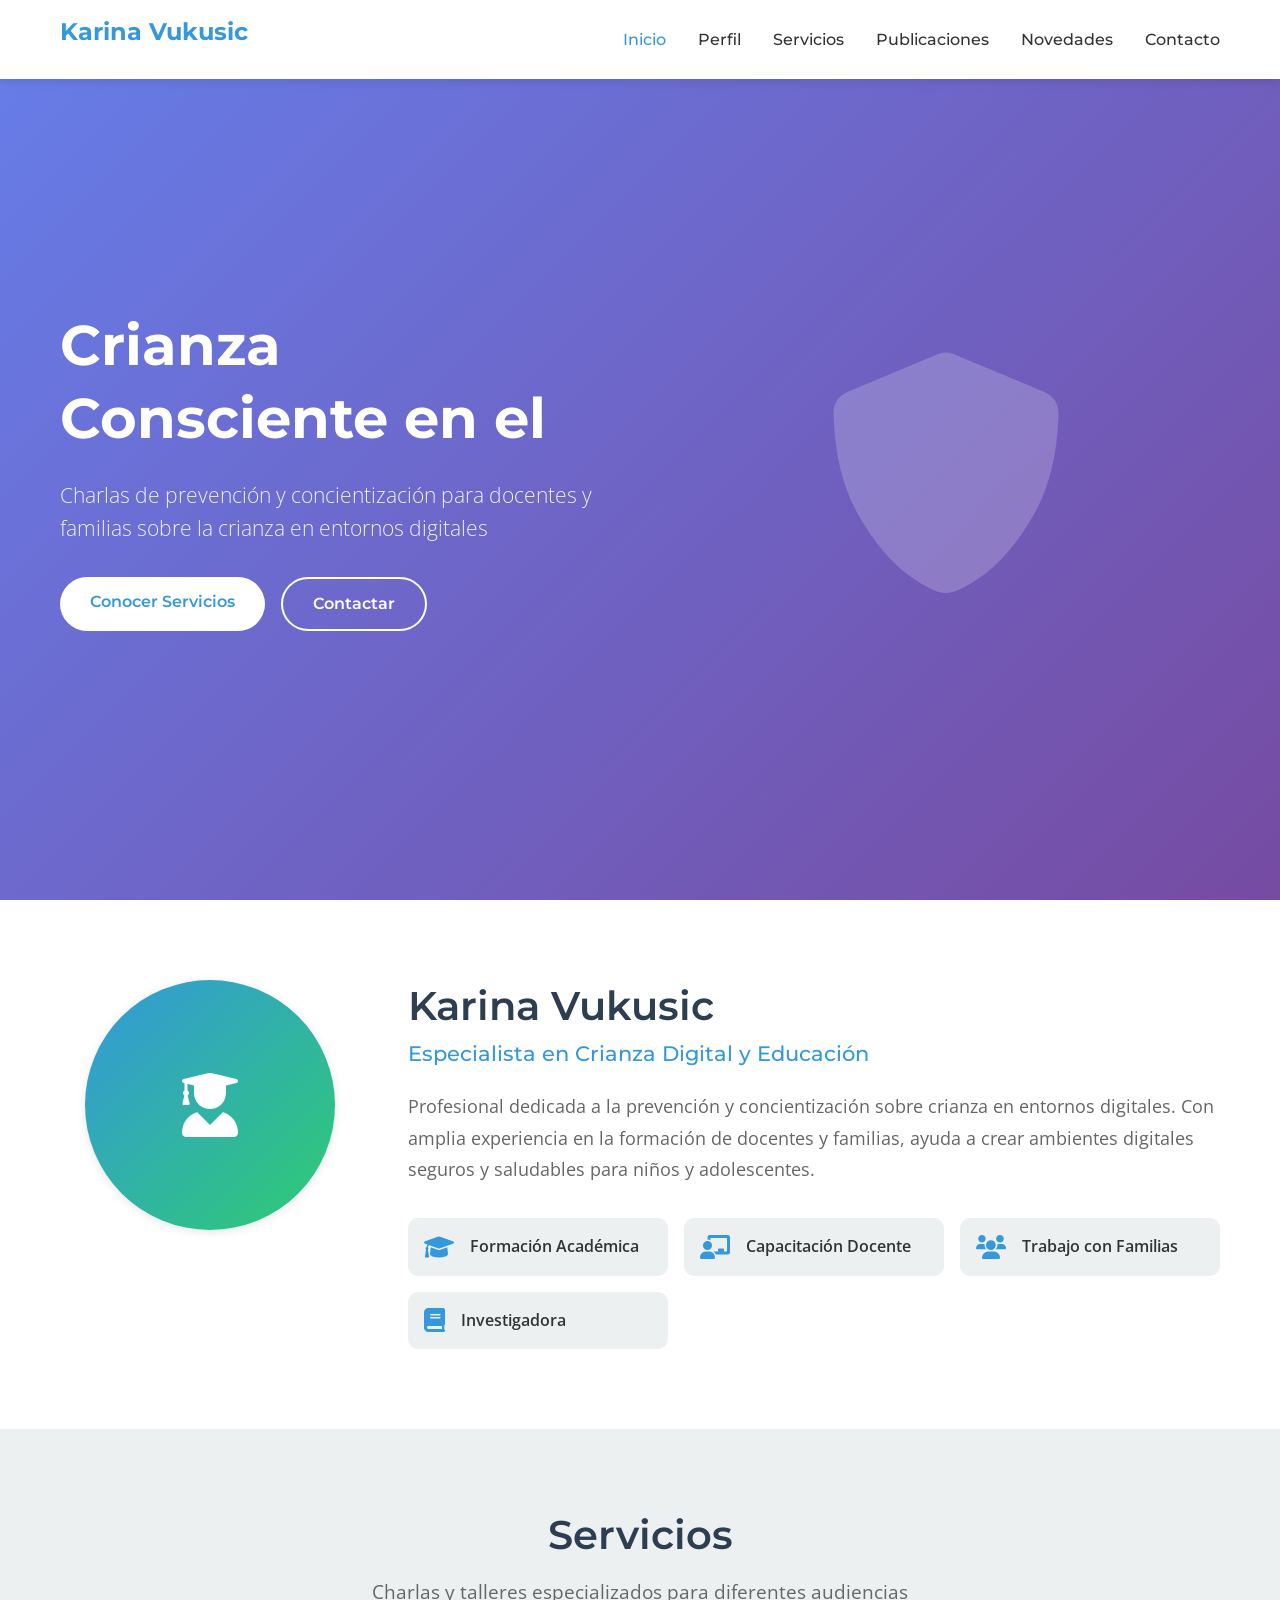
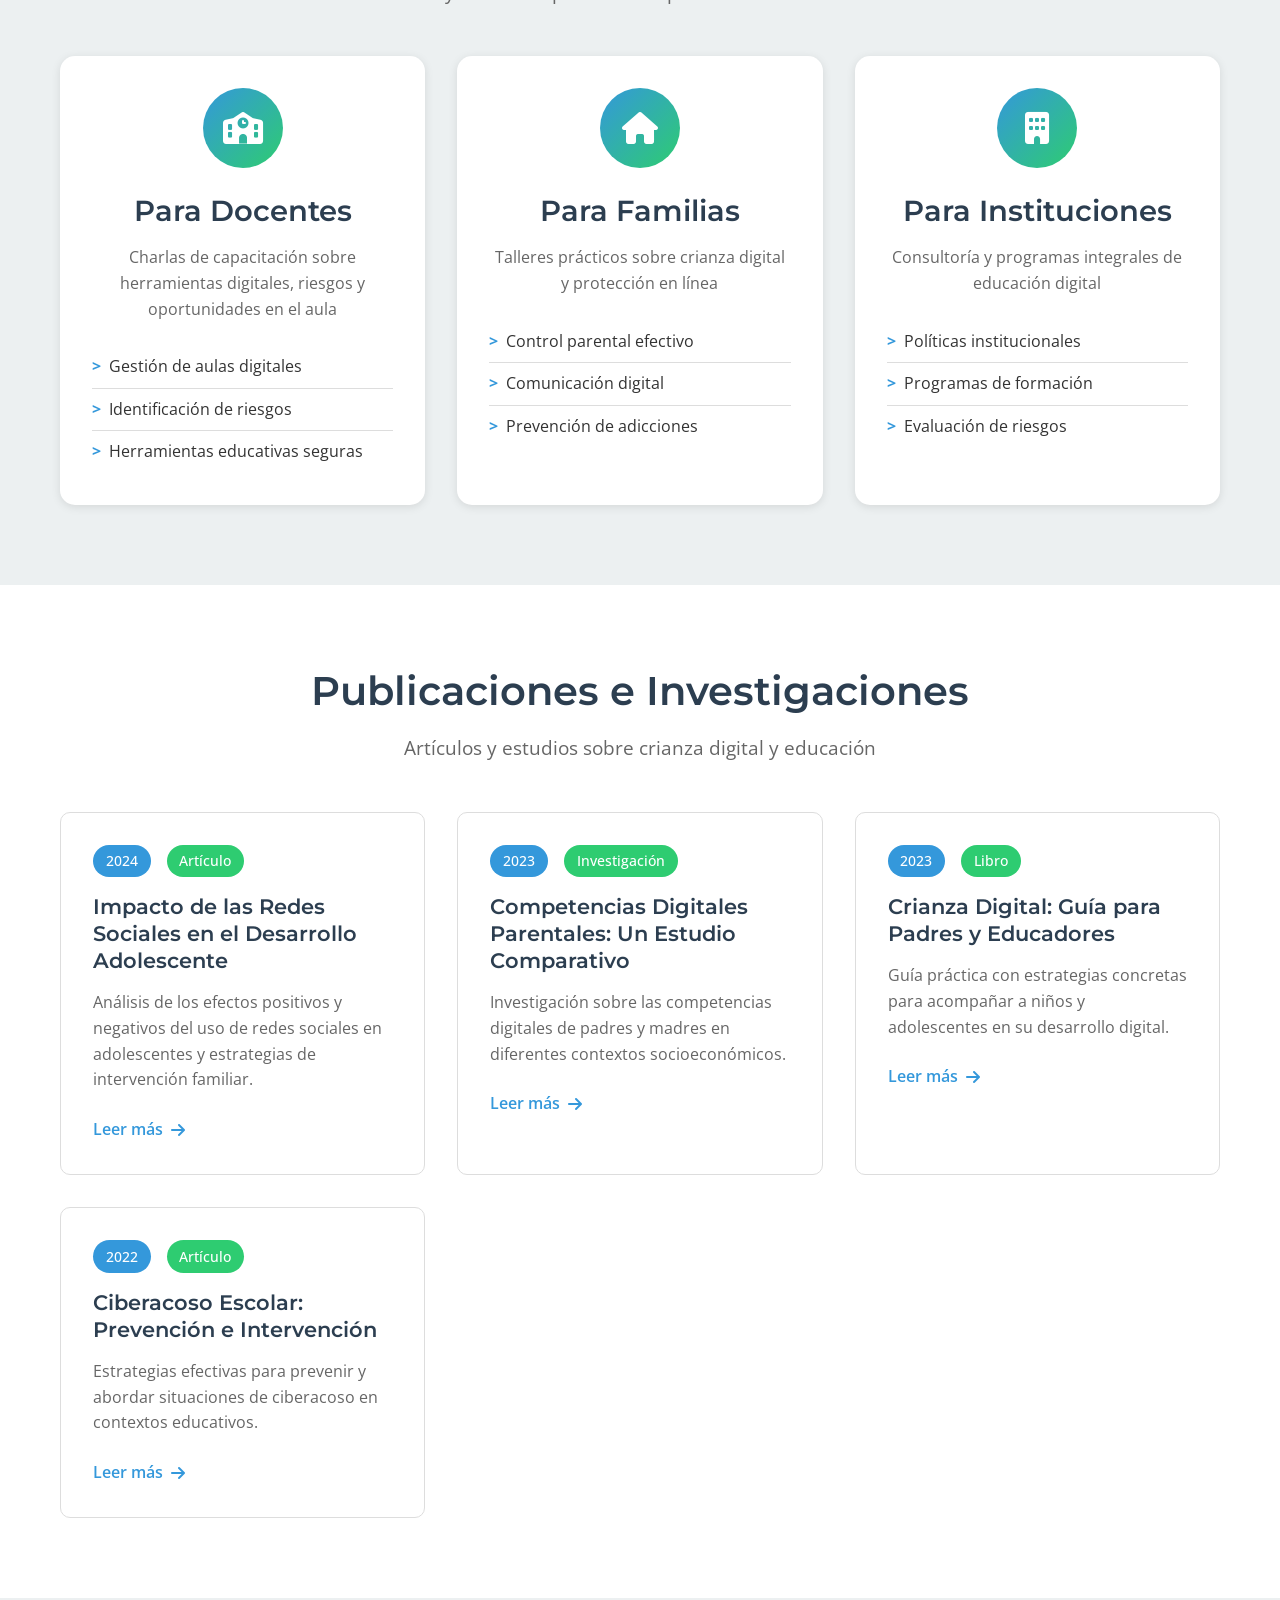
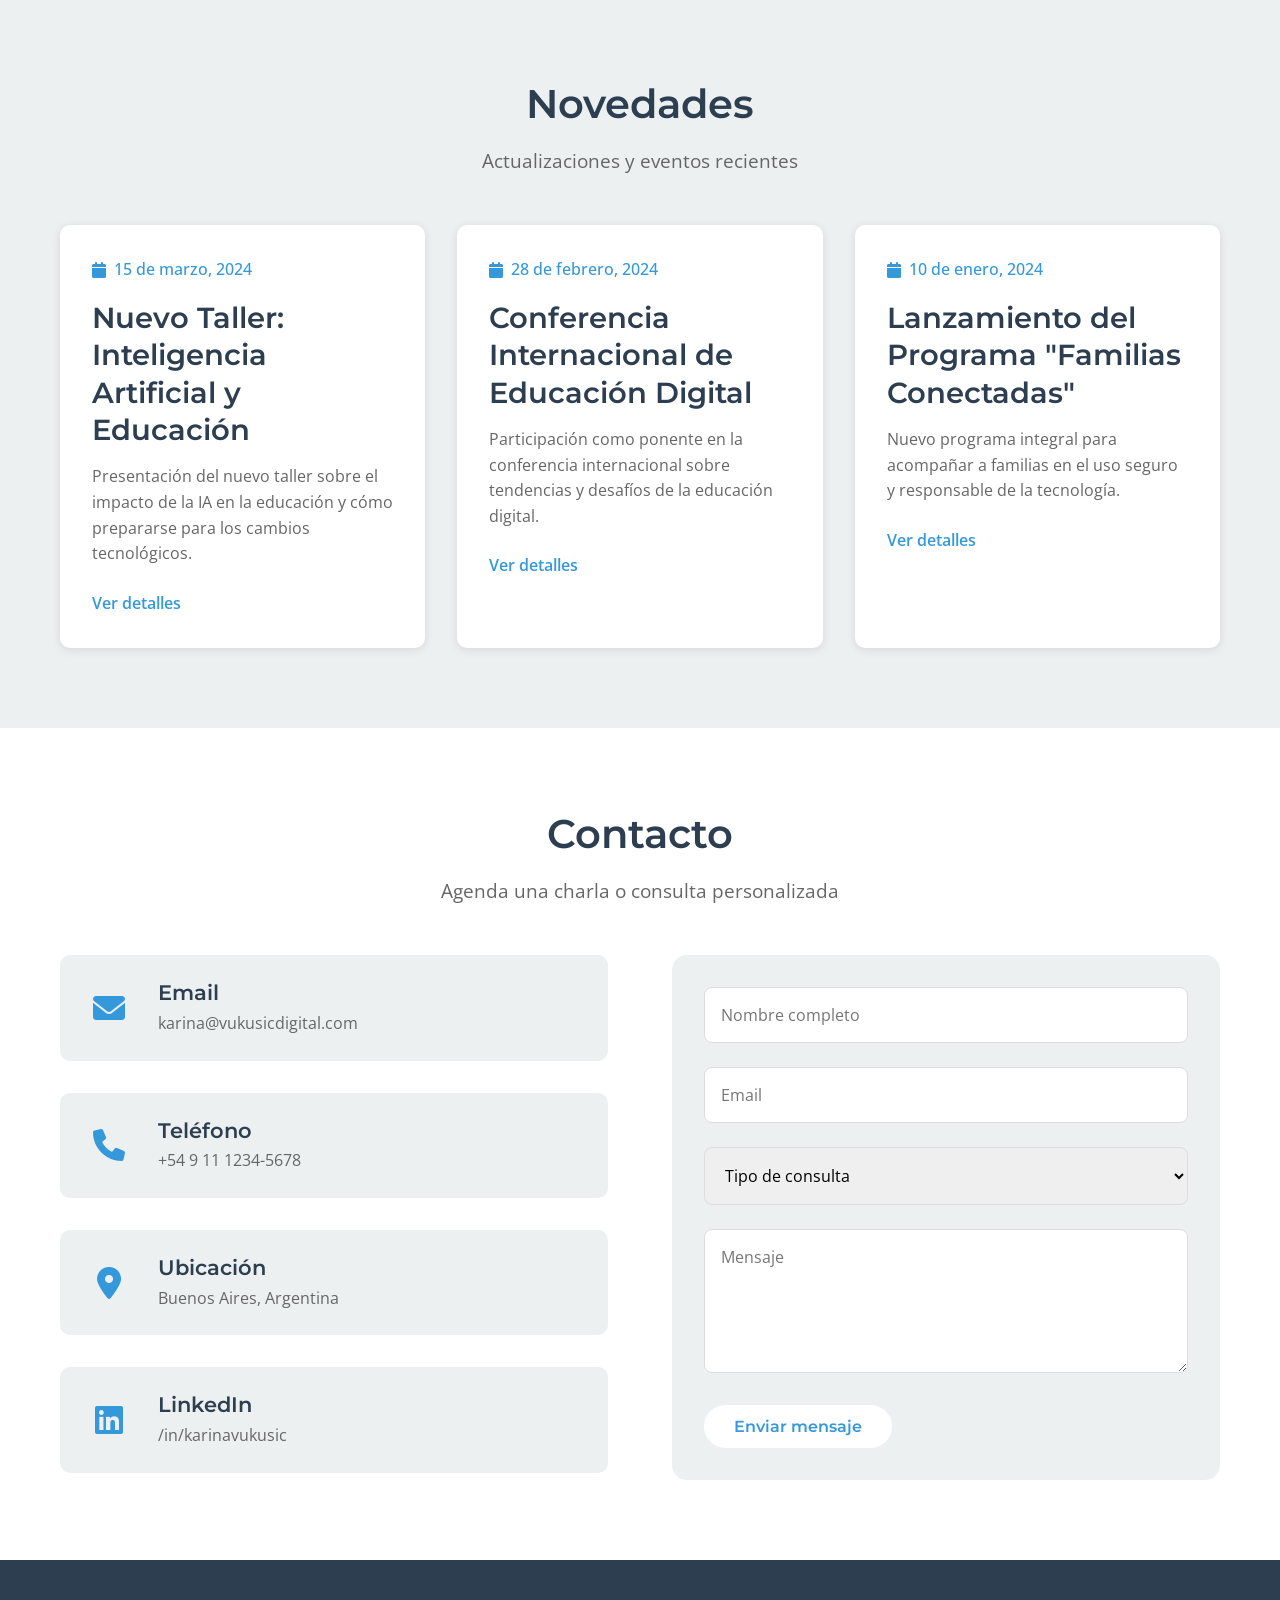
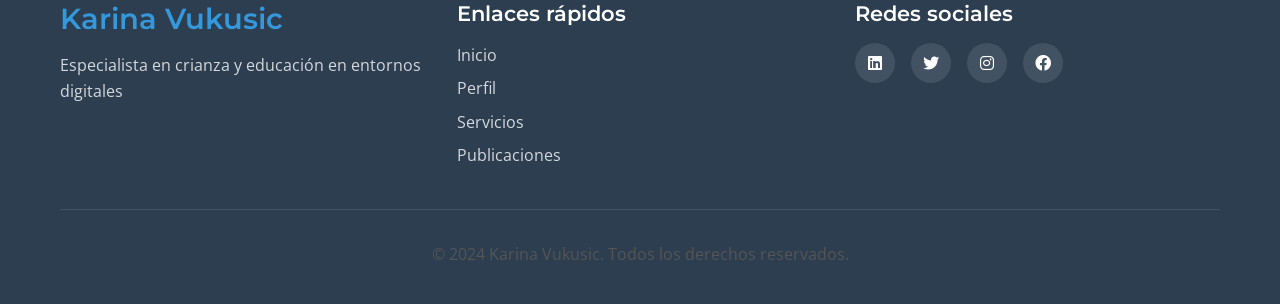
==== index.html @ 5dfeb3e5 "Sitio web Karina Vukusic - versión inicial" ====
<!DOCTYPE html>
<html lang="es">
<head>
    <meta charset="UTF-8">
    <meta name="viewport" content="width=device-width, initial-scale=1.0">
    <title>Karina Vukusic - Crianza en Entornos Digitales</title>
    <link rel="stylesheet" href="styles.css">
    <link href="https://fonts.googleapis.com/css2?family=Montserrat:wght@300;400;500;600;700&family=Open+Sans:wght@300;400;600&display=swap" rel="stylesheet">
    <link rel="stylesheet" href="https://cdnjs.cloudflare.com/ajax/libs/font-awesome/6.0.0/css/all.min.css">
</head>
<body>
    <!-- Header -->
    <header class="header">
        <nav class="navbar">
            <div class="nav-container">
                <div class="nav-logo">
                    <h2>Karina Vukusic</h2>
                </div>
                <ul class="nav-menu">
                    <li><a href="#inicio">Inicio</a></li>
                    <li><a href="#perfil">Perfil</a></li>
                    <li><a href="#servicios">Servicios</a></li>
                    <li><a href="#publicaciones">Publicaciones</a></li>
                    <li><a href="#novedades">Novedades</a></li>
                    <li><a href="#contacto">Contacto</a></li>
                </ul>
                <div class="nav-toggle">
                    <span></span>
                    <span></span>
                    <span></span>
                </div>
            </div>
        </nav>
    </header>

    <!-- Hero Section -->
    <section id="inicio" class="hero">
        <div class="hero-content">
            <div class="hero-text">
                <h1>Crianza Consciente en el Mundo Digital</h1>
                <p>Charlas de prevención y concientización para docentes y familias sobre la crianza en entornos digitales</p>
                <div class="hero-buttons">
                    <a href="#servicios" class="btn btn-primary">Conocer Servicios</a>
                    <a href="#contacto" class="btn btn-secondary">Contactar</a>
                </div>
            </div>
            <div class="hero-image">
                <div class="hero-icon">
                    <i class="fas fa-shield-alt"></i>
                </div>
            </div>
        </div>
    </section>

    <!-- Profile Section -->
    <section id="perfil" class="profile">
        <div class="container">
            <div class="profile-content">
                <div class="profile-image">
                    <div class="profile-placeholder">
                        <i class="fas fa-user-graduate"></i>
                    </div>
                </div>
                <div class="profile-info">
                    <h2>Karina Vukusic</h2>
                    <h3>Especialista en Crianza Digital y Educación</h3>
                    <p class="profile-description">
                        Profesional dedicada a la prevención y concientización sobre crianza en entornos digitales. 
                        Con amplia experiencia en la formación de docentes y familias, ayuda a crear ambientes 
                        digitales seguros y saludables para niños y adolescentes.
                    </p>
                    <div class="profile-highlights">
                        <div class="highlight-item">
                            <i class="fas fa-graduation-cap"></i>
                            <span>Formación Académica</span>
                        </div>
                        <div class="highlight-item">
                            <i class="fas fa-chalkboard-teacher"></i>
                            <span>Capacitación Docente</span>
                        </div>
                        <div class="highlight-item">
                            <i class="fas fa-users"></i>
                            <span>Trabajo con Familias</span>
                        </div>
                        <div class="highlight-item">
                            <i class="fas fa-book"></i>
                            <span>Investigadora</span>
                        </div>
                    </div>
                </div>
            </div>
        </div>
    </section>

    <!-- Services Section -->
    <section id="servicios" class="services">
        <div class="container">
            <div class="section-header">
                <h2>Servicios</h2>
                <p>Charlas y talleres especializados para diferentes audiencias</p>
            </div>
            <div class="services-grid">
                <div class="service-card">
                    <div class="service-icon">
                        <i class="fas fa-school"></i>
                    </div>
                    <h3>Para Docentes</h3>
                    <p>Charlas de capacitación sobre herramientas digitales, riesgos y oportunidades en el aula</p>
                    <ul class="service-topics">
                        <li>Gestión de aulas digitales</li>
                        <li>Identificación de riesgos</li>
                        <li>Herramientas educativas seguras</li>
                    </ul>
                </div>
                <div class="service-card">
                    <div class="service-icon">
                        <i class="fas fa-home"></i>
                    </div>
                    <h3>Para Familias</h3>
                    <p>Talleres prácticos sobre crianza digital y protección en línea</p>
                    <ul class="service-topics">
                        <li>Control parental efectivo</li>
                        <li>Comunicación digital</li>
                        <li>Prevención de adicciones</li>
                    </ul>
                </div>
                <div class="service-card">
                    <div class="service-icon">
                        <i class="fas fa-building"></i>
                    </div>
                    <h3>Para Instituciones</h3>
                    <p>Consultoría y programas integrales de educación digital</p>
                    <ul class="service-topics">
                        <li>Políticas institucionales</li>
                        <li>Programas de formación</li>
                        <li>Evaluación de riesgos</li>
                    </ul>
                </div>
            </div>
        </div>
    </section>

    <!-- Publications Section -->
    <section id="publicaciones" class="publications">
        <div class="container">
            <div class="section-header">
                <h2>Publicaciones e Investigaciones</h2>
                <p>Artículos y estudios sobre crianza digital y educación</p>
            </div>
            <div class="publications-grid">
                <article class="publication-card">
                    <div class="publication-meta">
                        <span class="publication-date">2024</span>
                        <span class="publication-type">Artículo</span>
                    </div>
                    <h3>Impacto de las Redes Sociales en el Desarrollo Adolescente</h3>
                    <p>Análisis de los efectos positivos y negativos del uso de redes sociales en adolescentes y estrategias de intervención familiar.</p>
                    <a href="#" class="publication-link">Leer más <i class="fas fa-arrow-right"></i></a>
                </article>
                <article class="publication-card">
                    <div class="publication-meta">
                        <span class="publication-date">2023</span>
                        <span class="publication-type">Investigación</span>
                    </div>
                    <h3>Competencias Digitales Parentales: Un Estudio Comparativo</h3>
                    <p>Investigación sobre las competencias digitales de padres y madres en diferentes contextos socioeconómicos.</p>
                    <a href="#" class="publication-link">Leer más <i class="fas fa-arrow-right"></i></a>
                </article>
                <article class="publication-card">
                    <div class="publication-meta">
                        <span class="publication-date">2023</span>
                        <span class="publication-type">Libro</span>
                    </div>
                    <h3>Crianza Digital: Guía para Padres y Educadores</h3>
                    <p>Guía práctica con estrategias concretas para acompañar a niños y adolescentes en su desarrollo digital.</p>
                    <a href="#" class="publication-link">Leer más <i class="fas fa-arrow-right"></i></a>
                </article>
                <article class="publication-card">
                    <div class="publication-meta">
                        <span class="publication-date">2022</span>
                        <span class="publication-type">Artículo</span>
                    </div>
                    <h3>Ciberacoso Escolar: Prevención e Intervención</h3>
                    <p>Estrategias efectivas para prevenir y abordar situaciones de ciberacoso en contextos educativos.</p>
                    <a href="#" class="publication-link">Leer más <i class="fas fa-arrow-right"></i></a>
                </article>
            </div>
        </div>
    </section>

    <!-- News Section -->
    <section id="novedades" class="news">
        <div class="container">
            <div class="section-header">
                <h2>Novedades</h2>
                <p>Actualizaciones y eventos recientes</p>
            </div>
            <div class="news-grid">
                <article class="news-card">
                    <div class="news-date">
                        <i class="fas fa-calendar"></i>
                        <span>15 de marzo, 2024</span>
                    </div>
                    <h3>Nuevo Taller: Inteligencia Artificial y Educación</h3>
                    <p>Presentación del nuevo taller sobre el impacto de la IA en la educación y cómo prepararse para los cambios tecnológicos.</p>
                    <a href="#" class="news-link">Ver detalles</a>
                </article>
                <article class="news-card">
                    <div class="news-date">
                        <i class="fas fa-calendar"></i>
                        <span>28 de febrero, 2024</span>
                    </div>
                    <h3>Conferencia Internacional de Educación Digital</h3>
                    <p>Participación como ponente en la conferencia internacional sobre tendencias y desafíos de la educación digital.</p>
                    <a href="#" class="news-link">Ver detalles</a>
                </article>
                <article class="news-card">
                    <div class="news-date">
                        <i class="fas fa-calendar"></i>
                        <span>10 de enero, 2024</span>
                    </div>
                    <h3>Lanzamiento del Programa "Familias Conectadas"</h3>
                    <p>Nuevo programa integral para acompañar a familias en el uso seguro y responsable de la tecnología.</p>
                    <a href="#" class="news-link">Ver detalles</a>
                </article>
            </div>
        </div>
    </section>

    <!-- Contact Section -->
    <section id="contacto" class="contact">
        <div class="container">
            <div class="section-header">
                <h2>Contacto</h2>
                <p>Agenda una charla o consulta personalizada</p>
            </div>
            <div class="contact-content">
                <div class="contact-info">
                    <div class="contact-item">
                        <i class="fas fa-envelope"></i>
                        <div>
                            <h4>Email</h4>
                            <p>karina@vukusicdigital.com</p>
                        </div>
                    </div>
                    <div class="contact-item">
                        <i class="fas fa-phone"></i>
                        <div>
                            <h4>Teléfono</h4>
                            <p>+54 9 11 1234-5678</p>
                        </div>
                    </div>
                    <div class="contact-item">
                        <i class="fas fa-map-marker-alt"></i>
                        <div>
                            <h4>Ubicación</h4>
                            <p>Buenos Aires, Argentina</p>
                        </div>
                    </div>
                    <div class="contact-item">
                        <i class="fab fa-linkedin"></i>
                        <div>
                            <h4>LinkedIn</h4>
                            <p>/in/karinavukusic</p>
                        </div>
                    </div>
                </div>
                <div class="contact-form">
                    <form>
                        <div class="form-group">
                            <input type="text" placeholder="Nombre completo" required>
                        </div>
                        <div class="form-group">
                            <input type="email" placeholder="Email" required>
                        </div>
                        <div class="form-group">
                            <select required>
                                <option value="">Tipo de consulta</option>
                                <option value="docentes">Charla para docentes</option>
                                <option value="familias">Taller para familias</option>
                                <option value="instituciones">Consultoría institucional</option>
                                <option value="otro">Otro</option>
                            </select>
                        </div>
                        <div class="form-group">
                            <textarea placeholder="Mensaje" rows="5" required></textarea>
                        </div>
                        <button type="submit" class="btn btn-primary">Enviar mensaje</button>
                    </form>
                </div>
            </div>
        </div>
    </section>

    <!-- Footer -->
    <footer class="footer">
        <div class="container">
            <div class="footer-content">
                <div class="footer-info">
                    <h3>Karina Vukusic</h3>
                    <p>Especialista en crianza y educación en entornos digitales</p>
                </div>
                <div class="footer-links">
                    <h4>Enlaces rápidos</h4>
                    <ul>
                        <li><a href="#inicio">Inicio</a></li>
                        <li><a href="#perfil">Perfil</a></li>
                        <li><a href="#servicios">Servicios</a></li>
                        <li><a href="#publicaciones">Publicaciones</a></li>
                    </ul>
                </div>
                <div class="footer-social">
                    <h4>Redes sociales</h4>
                    <div class="social-links">
                        <a href="#"><i class="fab fa-linkedin"></i></a>
                        <a href="#"><i class="fab fa-twitter"></i></a>
                        <a href="#"><i class="fab fa-instagram"></i></a>
                        <a href="#"><i class="fab fa-facebook"></i></a>
                    </div>
                </div>
            </div>
            <div class="footer-bottom">
                <p>&copy; 2024 Karina Vukusic. Todos los derechos reservados.</p>
            </div>
        </div>
    </footer>

    <script src="script.js"></script>
</body>
</html>
---- styles.css ----
/* Reset and Base Styles */
* {
    margin: 0;
    padding: 0;
    box-sizing: border-box;
}

body {
    font-family: 'Open Sans', sans-serif;
    line-height: 1.6;
    color: #333;
    background-color: #f8f9fa;
}

.container {
    max-width: 1200px;
    margin: 0 auto;
    padding: 0 20px;
}

/* Typography */
h1, h2, h3, h4 {
    font-family: 'Montserrat', sans-serif;
    font-weight: 600;
    line-height: 1.3;
}

h1 {
    font-size: 3rem;
    color: #2c3e50;
}

h2 {
    font-size: 2.5rem;
    color: #2c3e50;
    margin-bottom: 1rem;
}

h3 {
    font-size: 1.8rem;
    color: #34495e;
    margin-bottom: 1rem;
}

h4 {
    font-size: 1.3rem;
    color: #34495e;
}

p {
    margin-bottom: 1rem;
    color: #555;
}

/* Colors */
:root {
    --primary-color: #3498db;
    --secondary-color: #2ecc71;
    --accent-color: #e74c3c;
    --dark-color: #2c3e50;
    --light-color: #ecf0f1;
    --text-dark: #333;
    --text-light: #666;
    --border-color: #ddd;
    --shadow: 0 2px 10px rgba(0,0,0,0.1);
    --shadow-hover: 0 5px 20px rgba(0,0,0,0.15);
}

/* Header & Navigation */
.header {
    background: white;
    box-shadow: var(--shadow);
    position: fixed;
    top: 0;
    width: 100%;
    z-index: 1000;
}

.navbar {
    padding: 1rem 0;
}

.nav-container {
    display: flex;
    justify-content: space-between;
    align-items: center;
    max-width: 1200px;
    margin: 0 auto;
    padding: 0 20px;
}

.nav-logo h2 {
    color: var(--primary-color);
    font-size: 1.5rem;
    font-weight: 700;
}

.nav-menu {
    display: flex;
    list-style: none;
    gap: 2rem;
}

.nav-menu a {
    text-decoration: none;
    color: var(--text-dark);
    font-weight: 500;
    transition: color 0.3s ease;
    font-family: 'Montserrat', sans-serif;
}

.nav-menu a:hover {
    color: var(--primary-color);
}

.nav-toggle {
    display: none;
    flex-direction: column;
    cursor: pointer;
}

.nav-toggle span {
    width: 25px;
    height: 3px;
    background: var(--text-dark);
    margin: 3px 0;
    transition: 0.3s;
}

/* Hero Section */
.hero {
    background: linear-gradient(135deg, #667eea 0%, #764ba2 100%);
    color: white;
    padding: 120px 0 80px;
    min-height: 100vh;
    display: flex;
    align-items: center;
}

.hero-content {
    display: grid;
    grid-template-columns: 1fr 1fr;
    gap: 4rem;
    align-items: center;
    max-width: 1200px;
    margin: 0 auto;
    padding: 0 20px;
}

.hero-text h1 {
    font-size: 3.5rem;
    color: white;
    margin-bottom: 1.5rem;
    font-weight: 700;
}

.hero-text p {
    font-size: 1.3rem;
    color: rgba(255,255,255,0.9);
    margin-bottom: 2rem;
    font-weight: 300;
}

.hero-buttons {
    display: flex;
    gap: 1rem;
    flex-wrap: wrap;
}

.btn {
    padding: 12px 30px;
    border: none;
    border-radius: 50px;
    text-decoration: none;
    font-weight: 600;
    transition: all 0.3s ease;
    display: inline-block;
    font-family: 'Montserrat', sans-serif;
    cursor: pointer;
    font-size: 1rem;
}

.btn-primary {
    background: white;
    color: var(--primary-color);
}

.btn-primary:hover {
    transform: translateY(-2px);
    box-shadow: 0 10px 25px rgba(0,0,0,0.2);
}

.btn-secondary {
    background: transparent;
    color: white;
    border: 2px solid white;
}

.btn-secondary:hover {
    background: white;
    color: var(--primary-color);
    transform: translateY(-2px);
}

.hero-image {
    display: flex;
    justify-content: center;
    align-items: center;
}

.hero-icon {
    font-size: 15rem;
    color: rgba(255,255,255,0.2);
    animation: float 3s ease-in-out infinite;
}

@keyframes float {
    0%, 100% { transform: translateY(0); }
    50% { transform: translateY(-20px); }
}

/* Profile Section */
.profile {
    padding: 80px 0;
    background: white;
}

.profile-content {
    display: grid;
    grid-template-columns: 300px 1fr;
    gap: 3rem;
    align-items: start;
}

.profile-image {
    text-align: center;
}

.profile-placeholder {
    width: 250px;
    height: 250px;
    border-radius: 50%;
    background: linear-gradient(135deg, var(--primary-color), var(--secondary-color));
    display: flex;
    align-items: center;
    justify-content: center;
    margin: 0 auto;
    box-shadow: var(--shadow);
}

.profile-placeholder i {
    font-size: 4rem;
    color: white;
}

.profile-info h2 {
    color: var(--dark-color);
    font-size: 2.5rem;
    margin-bottom: 0.5rem;
}

.profile-info h3 {
    color: var(--primary-color);
    font-size: 1.3rem;
    margin-bottom: 1.5rem;
    font-weight: 500;
}

.profile-description {
    font-size: 1.1rem;
    color: var(--text-light);
    margin-bottom: 2rem;
    line-height: 1.8;
}

.profile-highlights {
    display: grid;
    grid-template-columns: repeat(auto-fit, minmax(200px, 1fr));
    gap: 1rem;
}

.highlight-item {
    display: flex;
    align-items: center;
    gap: 1rem;
    padding: 1rem;
    background: var(--light-color);
    border-radius: 10px;
    transition: transform 0.3s ease;
}

.highlight-item:hover {
    transform: translateY(-2px);
}

.highlight-item i {
    font-size: 1.5rem;
    color: var(--primary-color);
}

.highlight-item span {
    font-weight: 600;
    color: var(--text-dark);
}

/* Services Section */
.services {
    padding: 80px 0;
    background: var(--light-color);
}

.section-header {
    text-align: center;
    margin-bottom: 3rem;
}

.section-header h2 {
    color: var(--dark-color);
    margin-bottom: 1rem;
}

.section-header p {
    font-size: 1.2rem;
    color: var(--text-light);
    max-width: 600px;
    margin: 0 auto;
}

.services-grid {
    display: grid;
    grid-template-columns: repeat(auto-fit, minmax(350px, 1fr));
    gap: 2rem;
}

.service-card {
    background: white;
    padding: 2rem;
    border-radius: 15px;
    box-shadow: var(--shadow);
    transition: all 0.3s ease;
    text-align: center;
}

.service-card:hover {
    transform: translateY(-5px);
    box-shadow: var(--shadow-hover);
}

.service-icon {
    width: 80px;
    height: 80px;
    border-radius: 50%;
    background: linear-gradient(135deg, var(--primary-color), var(--secondary-color));
    display: flex;
    align-items: center;
    justify-content: center;
    margin: 0 auto 1.5rem;
}

.service-icon i {
    font-size: 2rem;
    color: white;
}

.service-card h3 {
    color: var(--dark-color);
    margin-bottom: 1rem;
}

.service-card p {
    color: var(--text-light);
    margin-bottom: 1.5rem;
}

.service-topics {
    list-style: none;
    text-align: left;
}

.service-topics li {
    padding: 0.5rem 0;
    color: var(--text-dark);
    border-bottom: 1px solid var(--border-color);
}

.service-topics li:last-child {
    border-bottom: none;
}

.service-topics li::before {
    content: ">";
    color: var(--primary-color);
    font-weight: bold;
    margin-right: 0.5rem;
}

/* Publications Section */
.publications {
    padding: 80px 0;
    background: white;
}

.publications-grid {
    display: grid;
    grid-template-columns: repeat(auto-fit, minmax(300px, 1fr));
    gap: 2rem;
}

.publication-card {
    background: white;
    border: 1px solid var(--border-color);
    border-radius: 10px;
    padding: 2rem;
    transition: all 0.3s ease;
}

.publication-card:hover {
    border-color: var(--primary-color);
    box-shadow: var(--shadow);
    transform: translateY(-2px);
}

.publication-meta {
    display: flex;
    gap: 1rem;
    margin-bottom: 1rem;
}

.publication-date {
    background: var(--primary-color);
    color: white;
    padding: 0.3rem 0.8rem;
    border-radius: 20px;
    font-size: 0.9rem;
    font-weight: 500;
}

.publication-type {
    background: var(--secondary-color);
    color: white;
    padding: 0.3rem 0.8rem;
    border-radius: 20px;
    font-size: 0.9rem;
    font-weight: 500;
}

.publication-card h3 {
    color: var(--dark-color);
    margin-bottom: 1rem;
    font-size: 1.3rem;
}

.publication-card p {
    color: var(--text-light);
    margin-bottom: 1.5rem;
}

.publication-link {
    color: var(--primary-color);
    text-decoration: none;
    font-weight: 600;
    display: inline-flex;
    align-items: center;
    gap: 0.5rem;
    transition: gap 0.3s ease;
}

.publication-link:hover {
    gap: 1rem;
}

/* News Section */
.news {
    padding: 80px 0;
    background: var(--light-color);
}

.news-grid {
    display: grid;
    grid-template-columns: repeat(auto-fit, minmax(350px, 1fr));
    gap: 2rem;
}

.news-card {
    background: white;
    border-radius: 10px;
    padding: 2rem;
    box-shadow: var(--shadow);
    transition: all 0.3s ease;
}

.news-card:hover {
    transform: translateY(-5px);
    box-shadow: var(--shadow-hover);
}

.news-date {
    display: flex;
    align-items: center;
    gap: 0.5rem;
    color: var(--primary-color);
    font-weight: 500;
    margin-bottom: 1rem;
}

.news-card h3 {
    color: var(--dark-color);
    margin-bottom: 1rem;
}

.news-card p {
    color: var(--text-light);
    margin-bottom: 1.5rem;
}

.news-link {
    color: var(--primary-color);
    text-decoration: none;
    font-weight: 600;
    transition: color 0.3s ease;
}

.news-link:hover {
    color: var(--secondary-color);
}

/* Contact Section */
.contact {
    padding: 80px 0;
    background: white;
}

.contact-content {
    display: grid;
    grid-template-columns: 1fr 1fr;
    gap: 4rem;
}

.contact-info {
    display: flex;
    flex-direction: column;
    gap: 2rem;
}

.contact-item {
    display: flex;
    align-items: center;
    gap: 1.5rem;
    padding: 1.5rem;
    background: var(--light-color);
    border-radius: 10px;
    transition: transform 0.3s ease;
}

.contact-item:hover {
    transform: translateX(5px);
}

.contact-item i {
    font-size: 2rem;
    color: var(--primary-color);
    width: 50px;
    text-align: center;
}

.contact-item h4 {
    color: var(--dark-color);
    margin-bottom: 0.3rem;
}

.contact-item p {
    color: var(--text-light);
    margin: 0;
}

.contact-form {
    background: var(--light-color);
    padding: 2rem;
    border-radius: 15px;
}

.form-group {
    margin-bottom: 1.5rem;
}

.form-group input,
.form-group select,
.form-group textarea {
    width: 100%;
    padding: 1rem;
    border: 1px solid var(--border-color);
    border-radius: 8px;
    font-size: 1rem;
    transition: border-color 0.3s ease;
    font-family: 'Open Sans', sans-serif;
}

.form-group input:focus,
.form-group select:focus,
.form-group textarea:focus {
    outline: none;
    border-color: var(--primary-color);
}

.form-group textarea {
    resize: vertical;
    min-height: 120px;
}

/* Footer */
.footer {
    background: var(--dark-color);
    color: white;
    padding: 40px 0 20px;
}

.footer-content {
    display: grid;
    grid-template-columns: repeat(auto-fit, minmax(250px, 1fr));
    gap: 2rem;
    margin-bottom: 2rem;
}

.footer-info h3 {
    color: var(--primary-color);
    margin-bottom: 1rem;
}

.footer-info p {
    color: rgba(255,255,255,0.8);
}

.footer-links h4,
.footer-social h4 {
    margin-bottom: 1rem;
    color: white;
}

.footer-links ul {
    list-style: none;
}

.footer-links li {
    margin-bottom: 0.5rem;
}

.footer-links a {
    color: rgba(255,255,255,0.8);
    text-decoration: none;
    transition: color 0.3s ease;
}

.footer-links a:hover {
    color: var(--primary-color);
}

.social-links {
    display: flex;
    gap: 1rem;
}

.social-links a {
    width: 40px;
    height: 40px;
    border-radius: 50%;
    background: rgba(255,255,255,0.1);
    display: flex;
    align-items: center;
    justify-content: center;
    color: white;
    text-decoration: none;
    transition: all 0.3s ease;
}

.social-links a:hover {
    background: var(--primary-color);
    transform: translateY(-2px);
}

.footer-bottom {
    text-align: center;
    padding-top: 2rem;
    border-top: 1px solid rgba(255,255,255,0.1);
    color: rgba(255,255,255,0.6);
}

/* Responsive Design */
@media (max-width: 768px) {
    .nav-menu {
        position: fixed;
        left: -100%;
        top: 70px;
        flex-direction: column;
        background-color: white;
        width: 100%;
        text-align: center;
        transition: 0.3s;
        box-shadow: var(--shadow);
        padding: 2rem 0;
    }

    .nav-menu.active {
        left: 0;
    }

    .nav-toggle {
        display: flex;
    }

    .hero-content {
        grid-template-columns: 1fr;
        text-align: center;
        gap: 2rem;
    }

    .hero-text h1 {
        font-size: 2.5rem;
    }

    .hero-icon {
        font-size: 8rem;
    }

    .profile-content {
        grid-template-columns: 1fr;
        text-align: center;
    }

    .profile-highlights {
        grid-template-columns: 1fr;
    }

    .services-grid {
        grid-template-columns: 1fr;
    }

    .publications-grid {
        grid-template-columns: 1fr;
    }

    .news-grid {
        grid-template-columns: 1fr;
    }

    .contact-content {
        grid-template-columns: 1fr;
    }

    .footer-content {
        grid-template-columns: 1fr;
        text-align: center;
    }

    .social-links {
        justify-content: center;
    }

    .hero-buttons {
        justify-content: center;
    }

    h1 {
        font-size: 2rem;
    }

    h2 {
        font-size: 1.8rem;
    }
}

@media (max-width: 480px) {
    .container {
        padding: 0 15px;
    }

    .hero {
        padding: 100px 0 60px;
    }

    .hero-text h1 {
        font-size: 2rem;
    }

    .hero-text p {
        font-size: 1.1rem;
    }

    .btn {
        padding: 10px 20px;
        font-size: 0.9rem;
    }

    .service-card,
    .publication-card,
    .news-card {
        padding: 1.5rem;
    }

    .contact-form {
        padding: 1.5rem;
    }
}

/* Smooth Scrolling */
html {
    scroll-behavior: smooth;
}

/* Animation Classes */
.fade-in {
    opacity: 0;
    transform: translateY(20px);
    transition: all 0.6s ease;
}

.fade-in.visible {
    opacity: 1;
    transform: translateY(0);
}

/* Loading Animation */
.loading {
    display: inline-block;
    width: 20px;
    height: 20px;
    border: 3px solid rgba(255,255,255,.3);
    border-radius: 50%;
    border-top-color: white;
    animation: spin 1s ease-in-out infinite;
}

@keyframes spin {
    to { transform: rotate(360deg); }
}
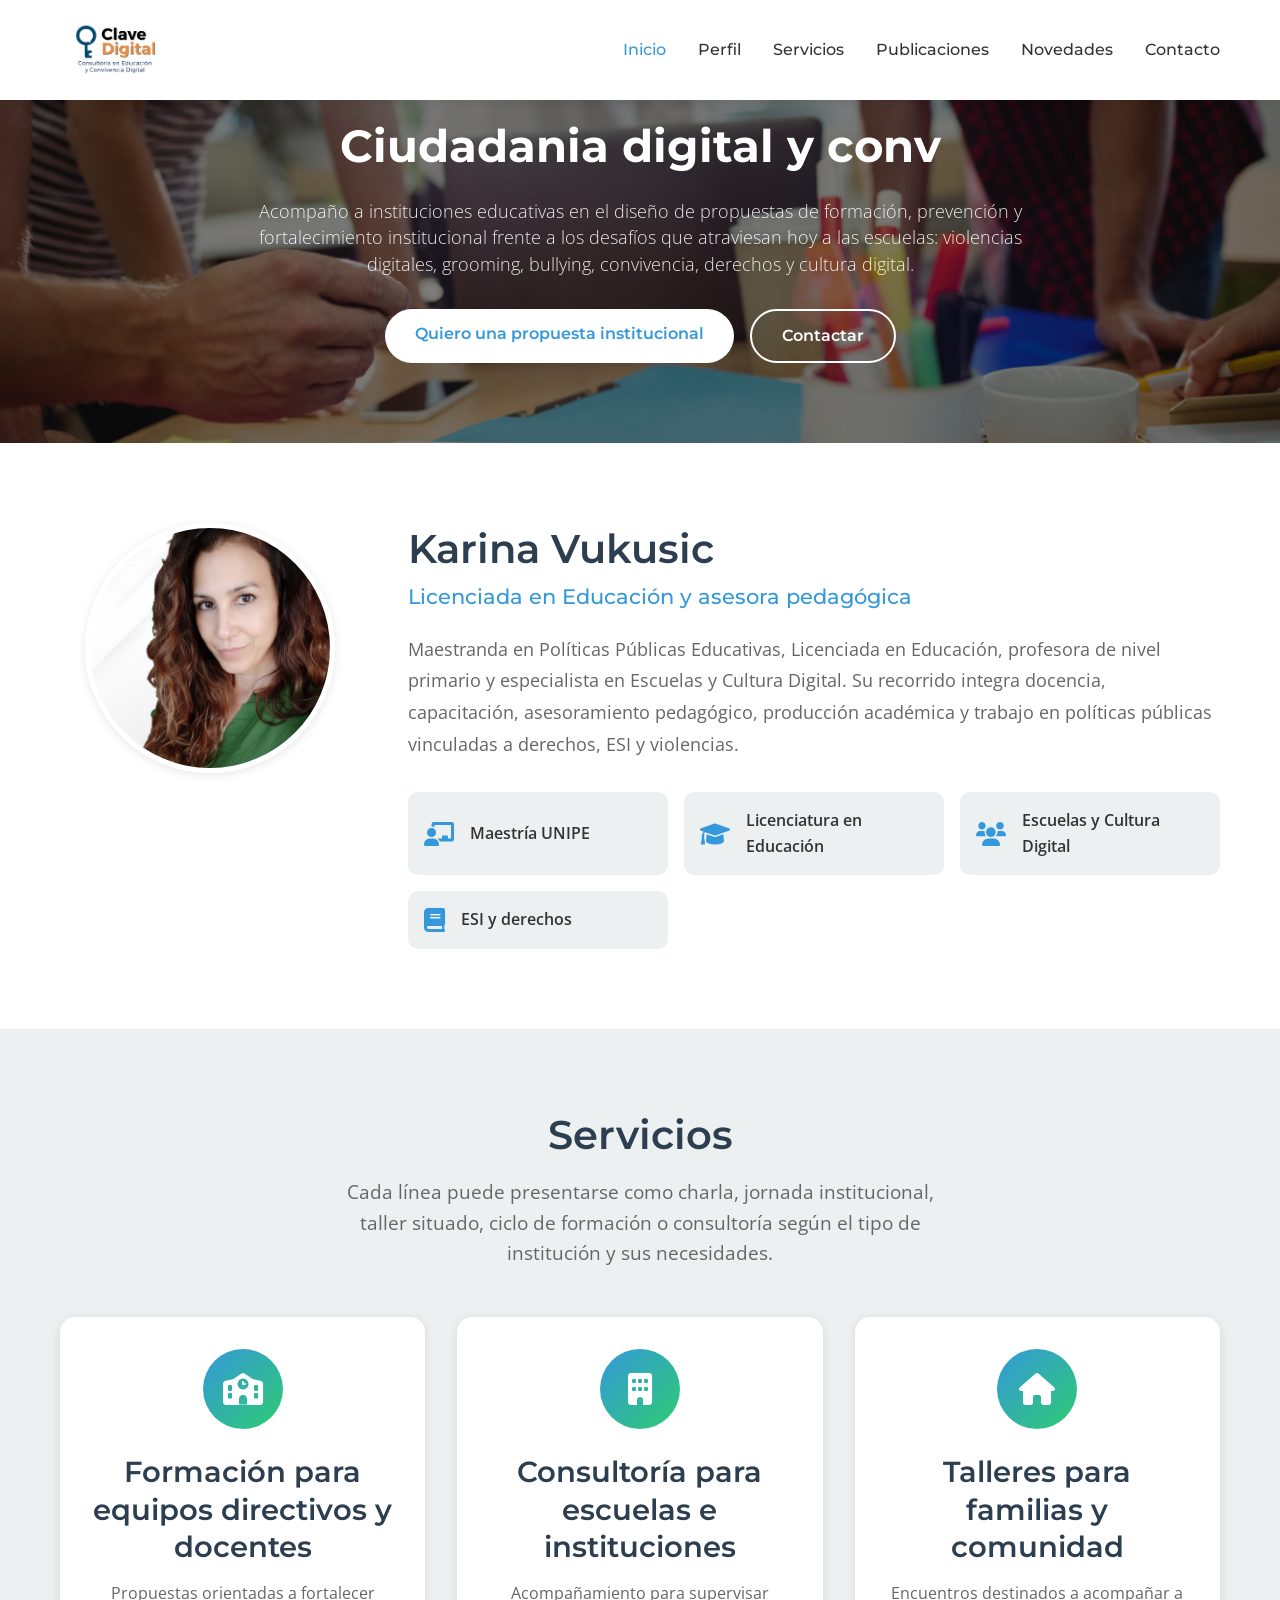
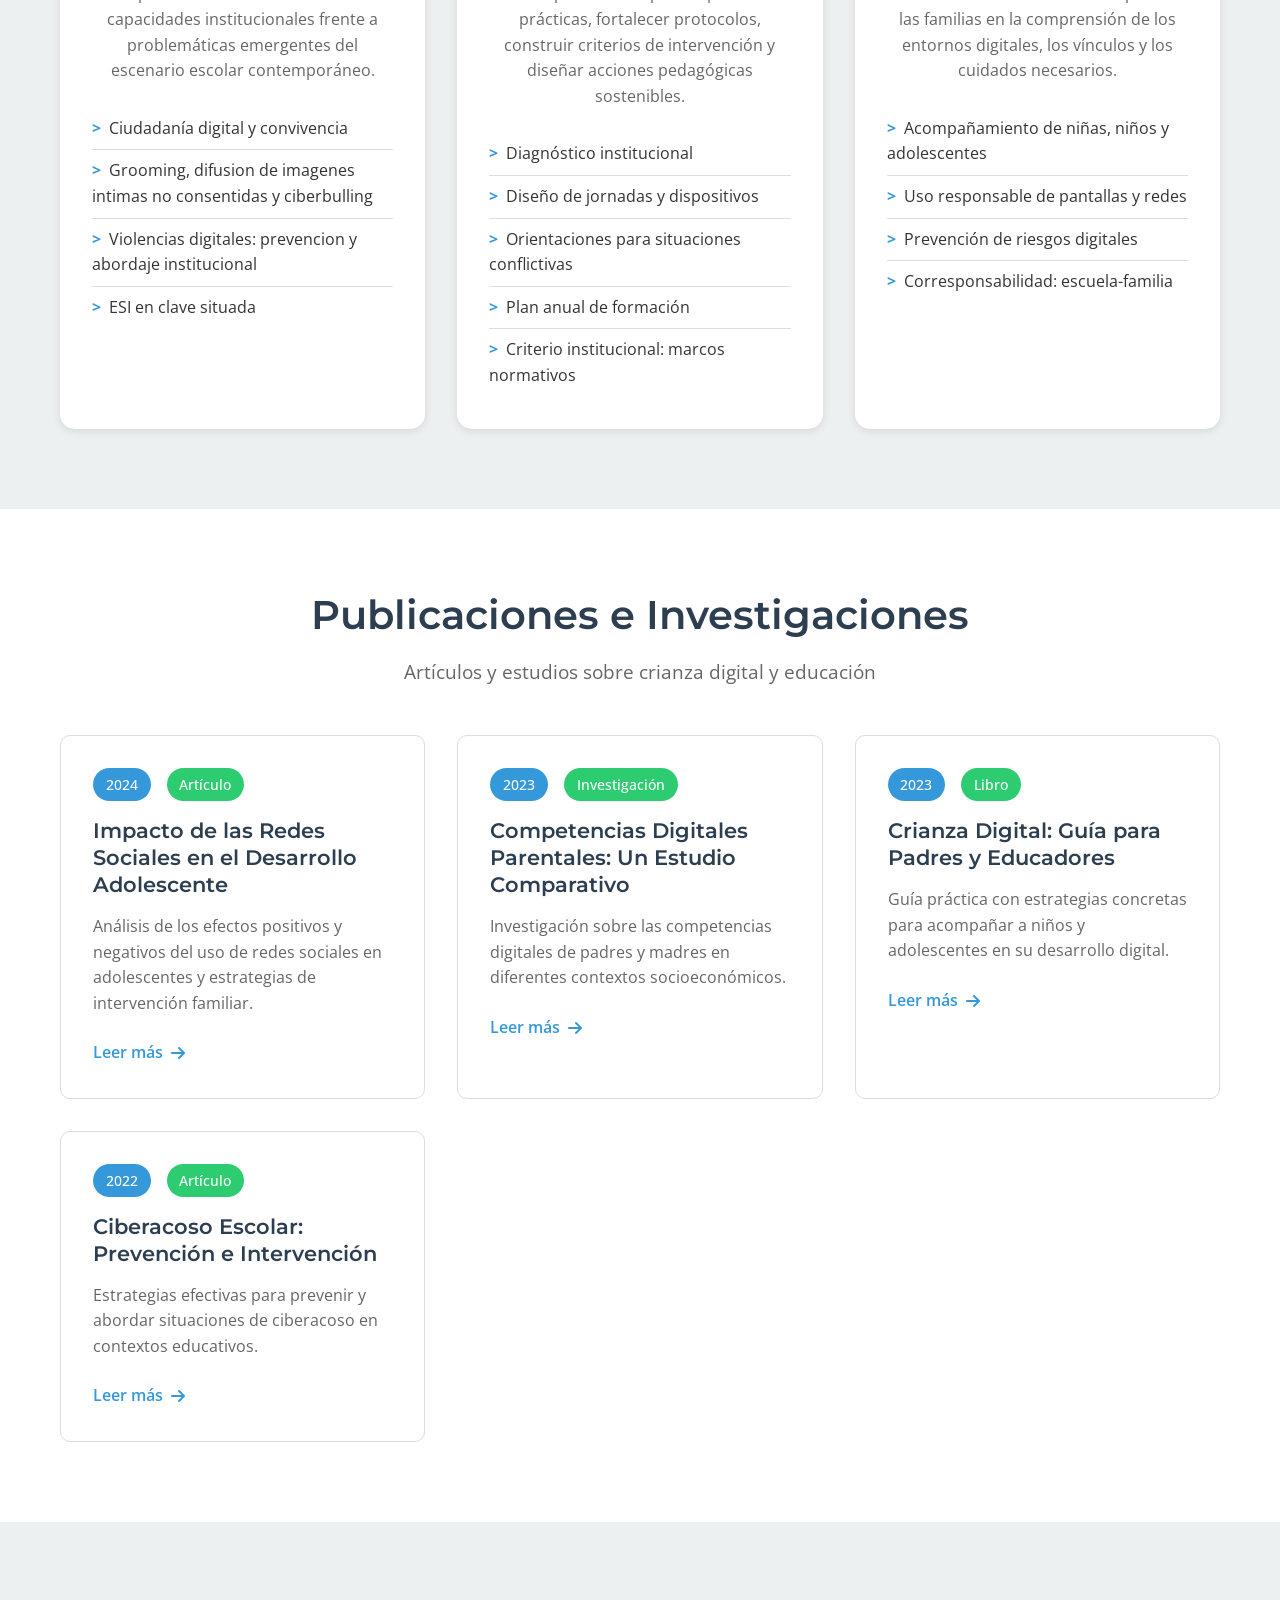
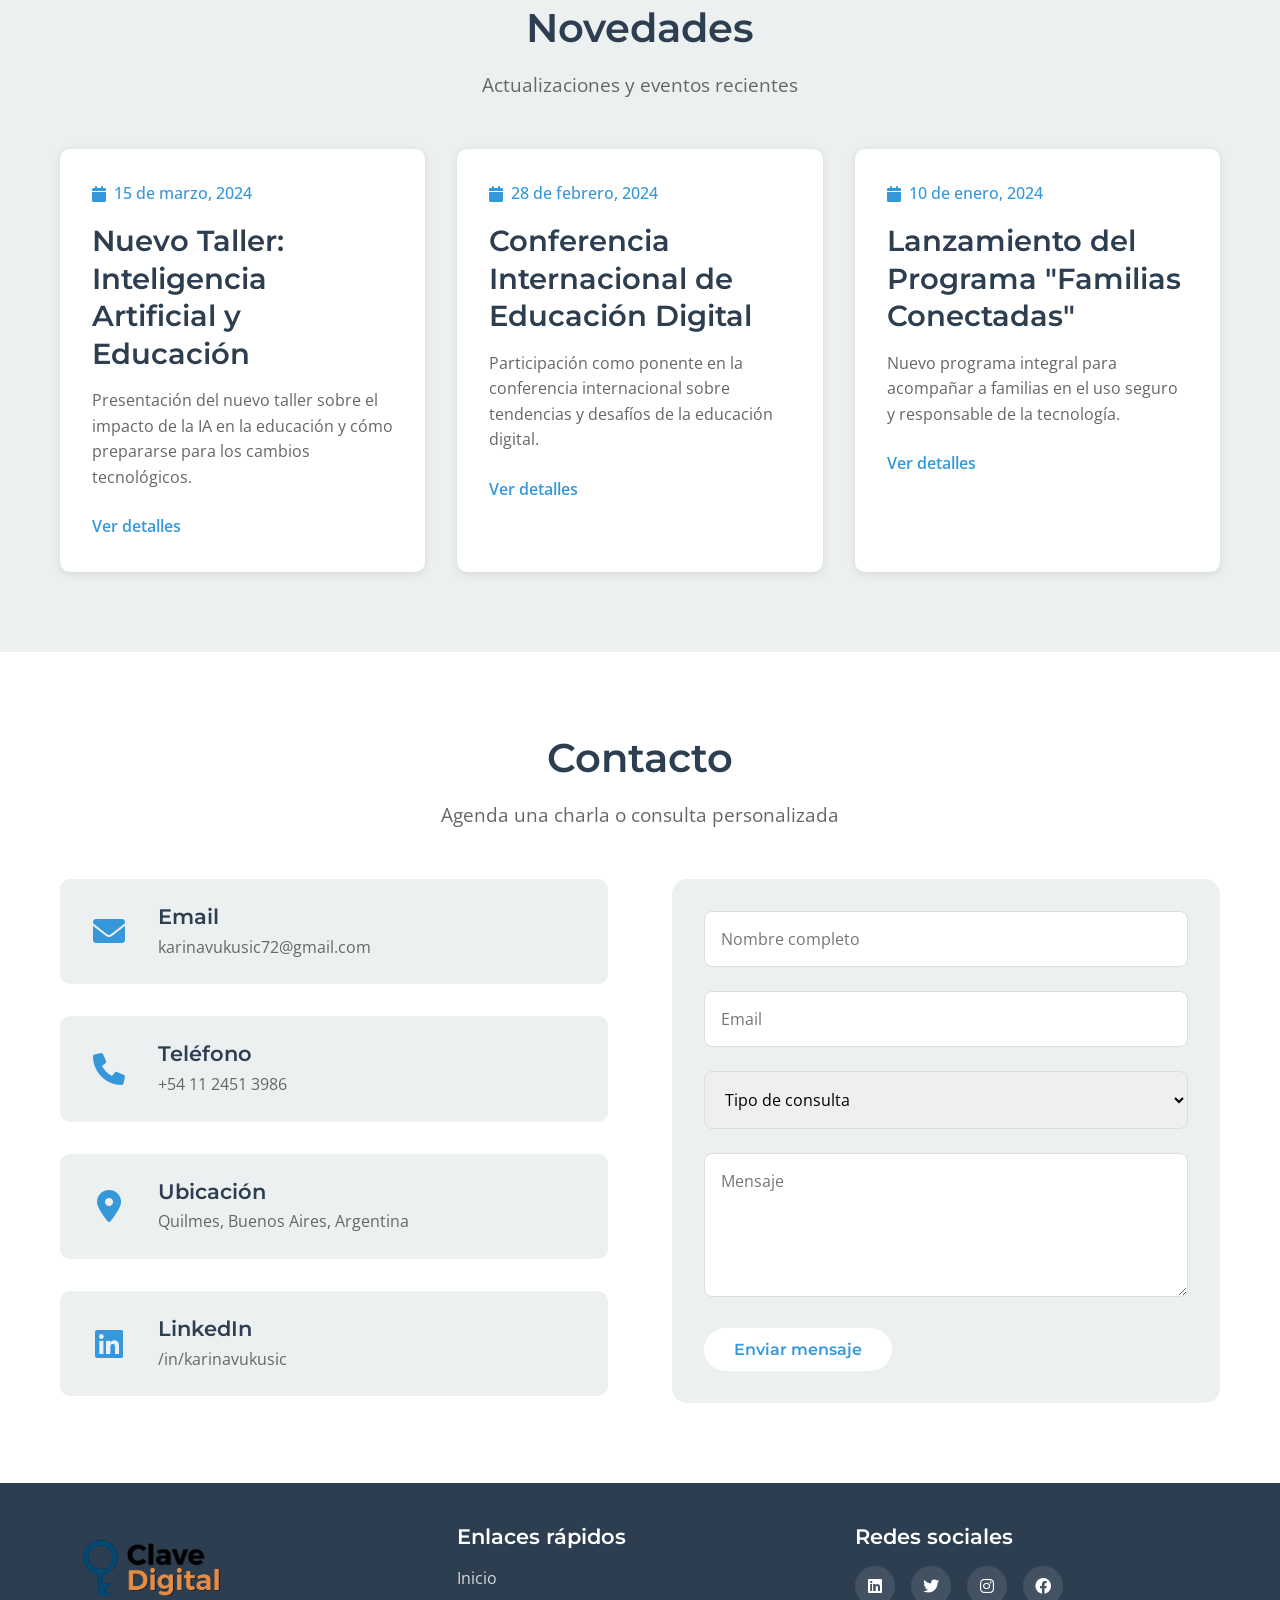
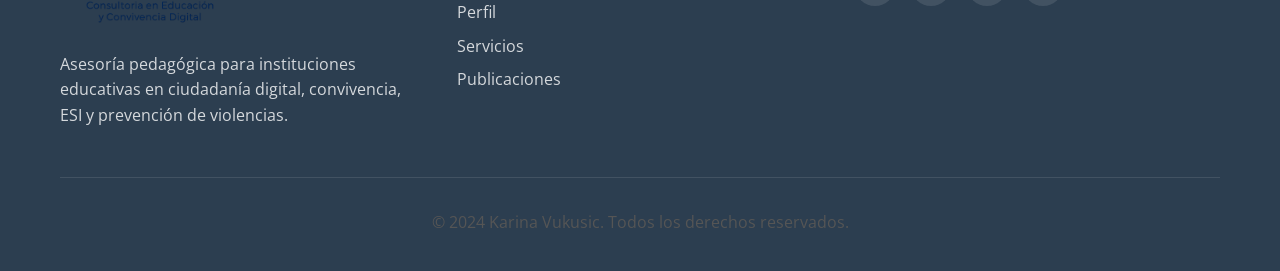
==== commit 084a02f0: "Actualizar landing page con carrusel de imágenes, logo y contenido profesional" ====
--- a/index.html
+++ b/index.html
@@ -3,10 +3,11 @@
 <head>
     <meta charset="UTF-8">
     <meta name="viewport" content="width=device-width, initial-scale=1.0">
-    <title>Karina Vukusic - Crianza en Entornos Digitales</title>
+    <title>Karina Vukusic | Asesoría pedagógica para instituciones educativas</title>
     <link rel="stylesheet" href="styles.css">
     <link href="https://fonts.googleapis.com/css2?family=Montserrat:wght@300;400;500;600;700&family=Open+Sans:wght@300;400;600&display=swap" rel="stylesheet">
     <link rel="stylesheet" href="https://cdnjs.cloudflare.com/ajax/libs/font-awesome/6.0.0/css/all.min.css">
+    <link rel="icon" type="image/png" href="logo-consul.png">
 </head>
 <body>
     <!-- Header -->
@@ -14,7 +15,7 @@
         <nav class="navbar">
             <div class="nav-container">
                 <div class="nav-logo">
-                    <h2>Karina Vukusic</h2>
+                    <img src="logo-consul.png" alt="Karina Vukusic Logo" class="logo-img">
                 </div>
                 <ul class="nav-menu">
                     <li><a href="#inicio">Inicio</a></li>
@@ -35,18 +36,25 @@
 
     <!-- Hero Section -->
     <section id="inicio" class="hero">
+        <div class="hero-carousel">
+            <div class="carousel-slide active">
+                <img src="hero-1.png" alt="Hero 1">
+            </div>
+            <div class="carousel-slide">
+                <img src="hero-2.png" alt="Hero 2">
+            </div>
+            <div class="carousel-slide">
+                <img src="hero-3.png" alt="Hero 3">
+            </div>
+        </div>
+        <div class="hero-overlay"></div>
         <div class="hero-content">
             <div class="hero-text">
-                <h1>Crianza Consciente en el Mundo Digital</h1>
-                <p>Charlas de prevención y concientización para docentes y familias sobre la crianza en entornos digitales</p>
+                <h1>Ciudadania digital y convivencia escolar con enfoque pedagogico e institucional</h1>
+                <p>Acompaño a instituciones educativas en el diseño de propuestas de formación, prevención y fortalecimiento institucional frente a los desafíos que atraviesan hoy a las escuelas: violencias digitales, grooming, bullying, convivencia, derechos y cultura digital.</p>
                 <div class="hero-buttons">
-                    <a href="#servicios" class="btn btn-primary">Conocer Servicios</a>
+                    <a href="#servicios" class="btn btn-primary">Quiero una propuesta institucional</a>
                     <a href="#contacto" class="btn btn-secondary">Contactar</a>
-                </div>
-            </div>
-            <div class="hero-image">
-                <div class="hero-icon">
-                    <i class="fas fa-shield-alt"></i>
                 </div>
             </div>
         </div>
@@ -57,34 +65,30 @@
         <div class="container">
             <div class="profile-content">
                 <div class="profile-image">
-                    <div class="profile-placeholder">
-                        <i class="fas fa-user-graduate"></i>
-                    </div>
+                    <img src="foto-perfil.png" alt="Karina Vukusic" class="profile-img">
                 </div>
                 <div class="profile-info">
                     <h2>Karina Vukusic</h2>
-                    <h3>Especialista en Crianza Digital y Educación</h3>
+                    <h3>Licenciada en Educación y asesora pedagógica</h3>
                     <p class="profile-description">
-                        Profesional dedicada a la prevención y concientización sobre crianza en entornos digitales. 
-                        Con amplia experiencia en la formación de docentes y familias, ayuda a crear ambientes 
-                        digitales seguros y saludables para niños y adolescentes.
+                        Maestranda en Políticas Públicas Educativas, Licenciada en Educación, profesora de nivel primario y especialista en Escuelas y Cultura Digital. Su recorrido integra docencia, capacitación, asesoramiento pedagógico, producción académica y trabajo en políticas públicas vinculadas a derechos, ESI y violencias.
                     </p>
                     <div class="profile-highlights">
                         <div class="highlight-item">
+                            <i class="fas fa-chalkboard-teacher"></i>
+                            <span>Maestría UNIPE</span>
+                        </div>
+                        <div class="highlight-item">
                             <i class="fas fa-graduation-cap"></i>
-                            <span>Formación Académica</span>
-                        </div>
-                        <div class="highlight-item">
-                            <i class="fas fa-chalkboard-teacher"></i>
-                            <span>Capacitación Docente</span>
+                            <span>Licenciatura en Educación</span>
                         </div>
                         <div class="highlight-item">
                             <i class="fas fa-users"></i>
-                            <span>Trabajo con Familias</span>
+                            <span>Escuelas y Cultura Digital</span>
                         </div>
                         <div class="highlight-item">
                             <i class="fas fa-book"></i>
-                            <span>Investigadora</span>
+                            <span>ESI y derechos</span>
                         </div>
                     </div>
                 </div>
@@ -97,43 +101,47 @@
         <div class="container">
             <div class="section-header">
                 <h2>Servicios</h2>
-                <p>Charlas y talleres especializados para diferentes audiencias</p>
+                <p>Cada línea puede presentarse como charla, jornada institucional, taller situado, ciclo de formación o consultoría según el tipo de institución y sus necesidades.</p>
             </div>
             <div class="services-grid">
                 <div class="service-card">
                     <div class="service-icon">
                         <i class="fas fa-school"></i>
                     </div>
-                    <h3>Para Docentes</h3>
-                    <p>Charlas de capacitación sobre herramientas digitales, riesgos y oportunidades en el aula</p>
+                    <h3>Formación para equipos directivos y docentes</h3>
+                    <p>Propuestas orientadas a fortalecer capacidades institucionales frente a problemáticas emergentes del escenario escolar contemporáneo.</p>
                     <ul class="service-topics">
-                        <li>Gestión de aulas digitales</li>
-                        <li>Identificación de riesgos</li>
-                        <li>Herramientas educativas seguras</li>
+                        <li>Ciudadanía digital y convivencia</li>
+                        <li>Grooming, difusion de imagenes intimas no consentidas y ciberbulling</li>
+                        <li>Violencias digitales: prevencion y abordaje institucional</li>
+                        <li>ESI en clave situada</li>
+                    </ul>
+                </div>
+                <div class="service-card">
+                    <div class="service-icon">
+                        <i class="fas fa-building"></i>
+                    </div>
+                    <h3>Consultoría para escuelas e instituciones</h3>
+                    <p>Acompañamiento para supervisar prácticas, fortalecer protocolos, construir criterios de intervención y diseñar acciones pedagógicas sostenibles.</p>
+                    <ul class="service-topics">
+                        <li>Diagnóstico institucional</li>
+                        <li>Diseño de jornadas y dispositivos</li>
+                        <li>Orientaciones para situaciones conflictivas</li>
+                        <li>Plan anual de formación</li>
+                        <li>Criterio institucional: marcos normativos</li>
                     </ul>
                 </div>
                 <div class="service-card">
                     <div class="service-icon">
                         <i class="fas fa-home"></i>
                     </div>
-                    <h3>Para Familias</h3>
-                    <p>Talleres prácticos sobre crianza digital y protección en línea</p>
+                    <h3>Talleres para familias y comunidad</h3>
+                    <p>Encuentros destinados a acompañar a las familias en la comprensión de los entornos digitales, los vínculos y los cuidados necesarios.</p>
                     <ul class="service-topics">
-                        <li>Control parental efectivo</li>
-                        <li>Comunicación digital</li>
-                        <li>Prevención de adicciones</li>
-                    </ul>
-                </div>
-                <div class="service-card">
-                    <div class="service-icon">
-                        <i class="fas fa-building"></i>
-                    </div>
-                    <h3>Para Instituciones</h3>
-                    <p>Consultoría y programas integrales de educación digital</p>
-                    <ul class="service-topics">
-                        <li>Políticas institucionales</li>
-                        <li>Programas de formación</li>
-                        <li>Evaluación de riesgos</li>
+                        <li>Acompañamiento de niñas, niños y adolescentes</li>
+                        <li>Uso responsable de pantallas y redes</li>
+                        <li>Prevención de riesgos digitales</li>
+                        <li>Corresponsabilidad: escuela-familia</li>
                     </ul>
                 </div>
             </div>
@@ -240,21 +248,21 @@
                         <i class="fas fa-envelope"></i>
                         <div>
                             <h4>Email</h4>
-                            <p>karina@vukusicdigital.com</p>
+                            <p>karinavukusic72@gmail.com</p>
                         </div>
                     </div>
                     <div class="contact-item">
                         <i class="fas fa-phone"></i>
                         <div>
                             <h4>Teléfono</h4>
-                            <p>+54 9 11 1234-5678</p>
+                            <p>+54 11 2451 3986</p>
                         </div>
                     </div>
                     <div class="contact-item">
                         <i class="fas fa-map-marker-alt"></i>
                         <div>
                             <h4>Ubicación</h4>
-                            <p>Buenos Aires, Argentina</p>
+                            <p>Quilmes, Buenos Aires, Argentina</p>
                         </div>
                     </div>
                     <div class="contact-item">
@@ -297,8 +305,8 @@
         <div class="container">
             <div class="footer-content">
                 <div class="footer-info">
-                    <h3>Karina Vukusic</h3>
-                    <p>Especialista en crianza y educación en entornos digitales</p>
+                    <img src="logo-consul.png" alt="Karina Vukusic Logo" class="footer-logo">
+                    <p>Asesoría pedagógica para instituciones educativas en ciudadanía digital, convivencia, ESI y prevención de violencias.</p>
                 </div>
                 <div class="footer-links">
                     <h4>Enlaces rápidos</h4>
--- a/styles.css
+++ b/styles.css
@@ -95,10 +95,39 @@
     font-weight: 700;
 }
 
+.logo-img {
+    height: 60px;
+    width: 120px;
+    object-fit: contain;
+}
+
+.footer-logo {
+    height: 105px;
+    width: 198px;
+    object-fit: contain;
+    margin-bottom: 1rem;
+}
+
+.profile-img {
+    width: 250px;
+    height: 250px;
+    border-radius: 50%;
+    object-fit: cover;
+    border: 5px solid white;
+    box-shadow: var(--shadow);
+}
+
 .nav-menu {
     display: flex;
     list-style: none;
     gap: 2rem;
+    margin: 0;
+    padding: 0;
+}
+
+.nav-menu li {
+    margin: 0;
+    padding: 0;
 }
 
 .nav-menu a {
@@ -107,6 +136,8 @@
     font-weight: 500;
     transition: color 0.3s ease;
     font-family: 'Montserrat', sans-serif;
+    padding: 0.5rem 0;
+    display: block;
 }
 
 .nav-menu a:hover {
@@ -129,42 +160,89 @@
 
 /* Hero Section */
 .hero {
-    background: linear-gradient(135deg, #667eea 0%, #764ba2 100%);
+    position: relative;
     color: white;
     padding: 120px 0 80px;
-    min-height: 100vh;
+    overflow: hidden;
+    background: linear-gradient(135deg, #667eea 0%, #764ba2 100%);
+}
+
+.hero-carousel {
+    position: absolute;
+    top: 0;
+    left: 0;
+    width: 100%;
+    height: 100%;
+    z-index: 1;
+}
+
+.carousel-slide {
+    position: absolute;
+    top: 0;
+    left: 0;
+    width: 100%;
+    height: 100%;
+    opacity: 0;
+    transition: opacity 1s ease-in-out;
+}
+
+.carousel-slide.active {
+    opacity: 1;
+}
+
+.carousel-slide img {
+    width: 100%;
+    height: 100%;
+    object-fit: cover;
+}
+
+.hero-overlay {
+    position: absolute;
+    top: 0;
+    left: 0;
+    width: 100%;
+    height: 100%;
+    background: rgba(0, 0, 0, 0.5);
+    z-index: 2;
+}
+
+.hero-content {
+    position: relative;
+    z-index: 3;
     display: flex;
     align-items: center;
-}
-
-.hero-content {
-    display: grid;
-    grid-template-columns: 1fr 1fr;
-    gap: 4rem;
-    align-items: center;
+    justify-content: center;
     max-width: 1200px;
     margin: 0 auto;
     padding: 0 20px;
 }
 
+.hero-text {
+    text-align: center;
+    max-width: 800px;
+}
+
 .hero-text h1 {
-    font-size: 3.5rem;
+    font-size: 2.8rem;
     color: white;
     margin-bottom: 1.5rem;
     font-weight: 700;
+    line-height: 1.2;
 }
 
 .hero-text p {
-    font-size: 1.3rem;
+    font-size: 1.1rem;
     color: rgba(255,255,255,0.9);
     margin-bottom: 2rem;
     font-weight: 300;
+    line-height: 1.5;
 }
 
 .hero-buttons {
     display: flex;
     gap: 1rem;
     flex-wrap: wrap;
+    justify-content: center;
 }
 
 .btn {
@@ -714,7 +792,7 @@
     }
 
     .hero-text h1 {
-        font-size: 2.5rem;
+        font-size: 2.2rem;
     }
 
     .hero-icon {
@@ -778,11 +856,11 @@
     }
 
     .hero-text h1 {
-        font-size: 2rem;
+        font-size: 1.8rem;
     }
 
     .hero-text p {
-        font-size: 1.1rem;
+        font-size: 1rem;
     }
 
     .btn {
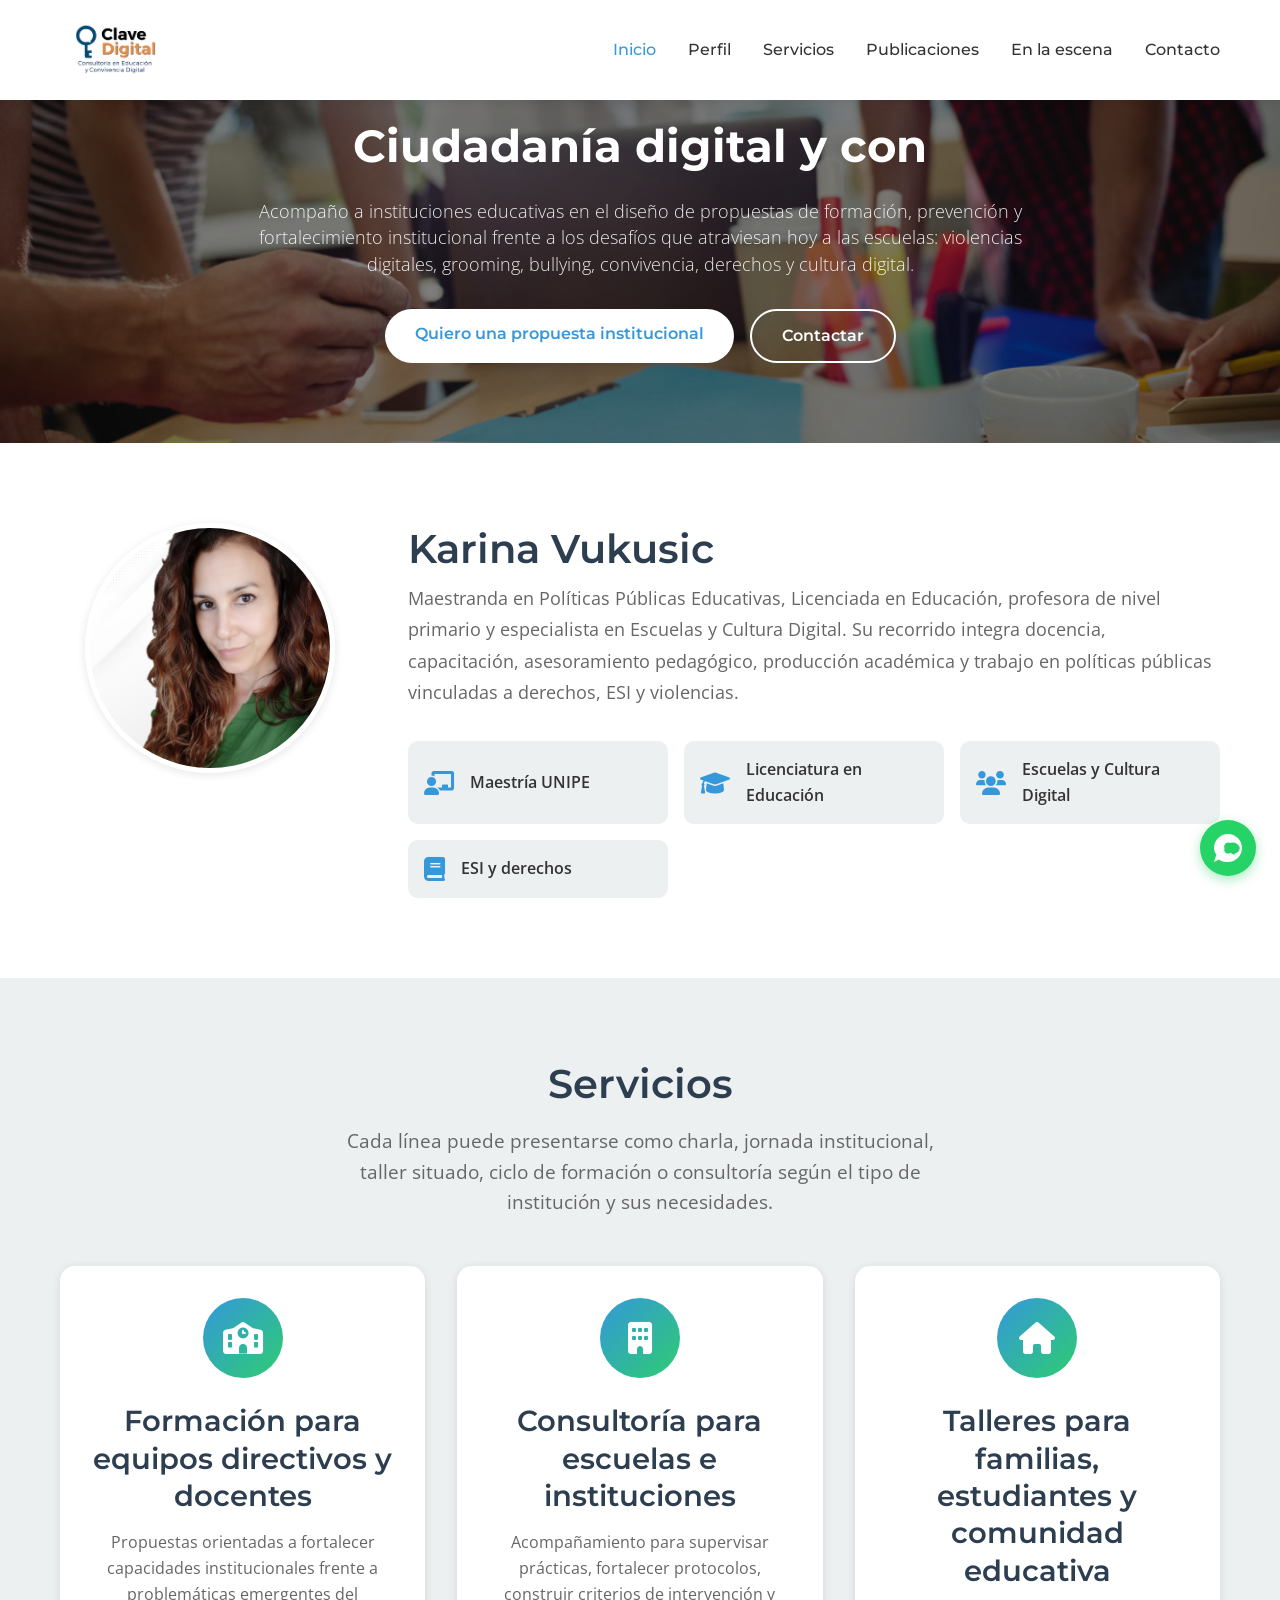
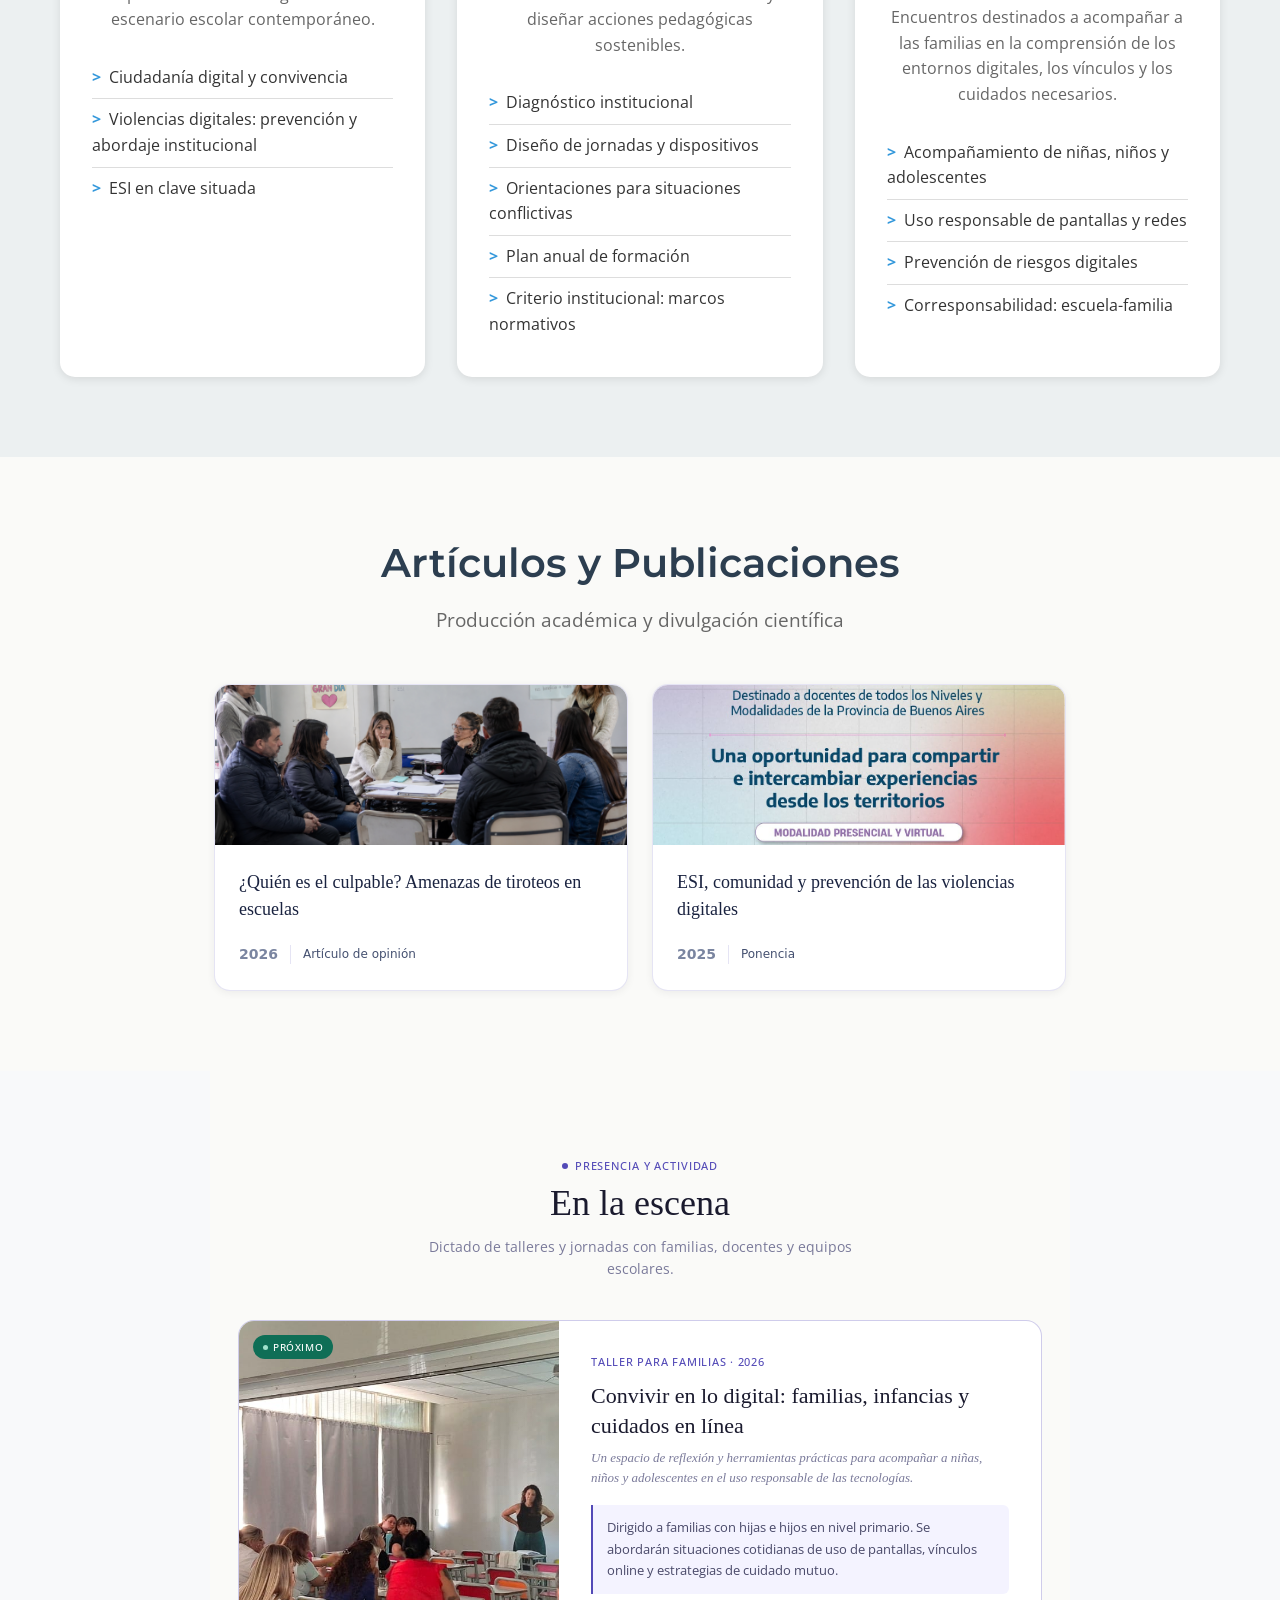
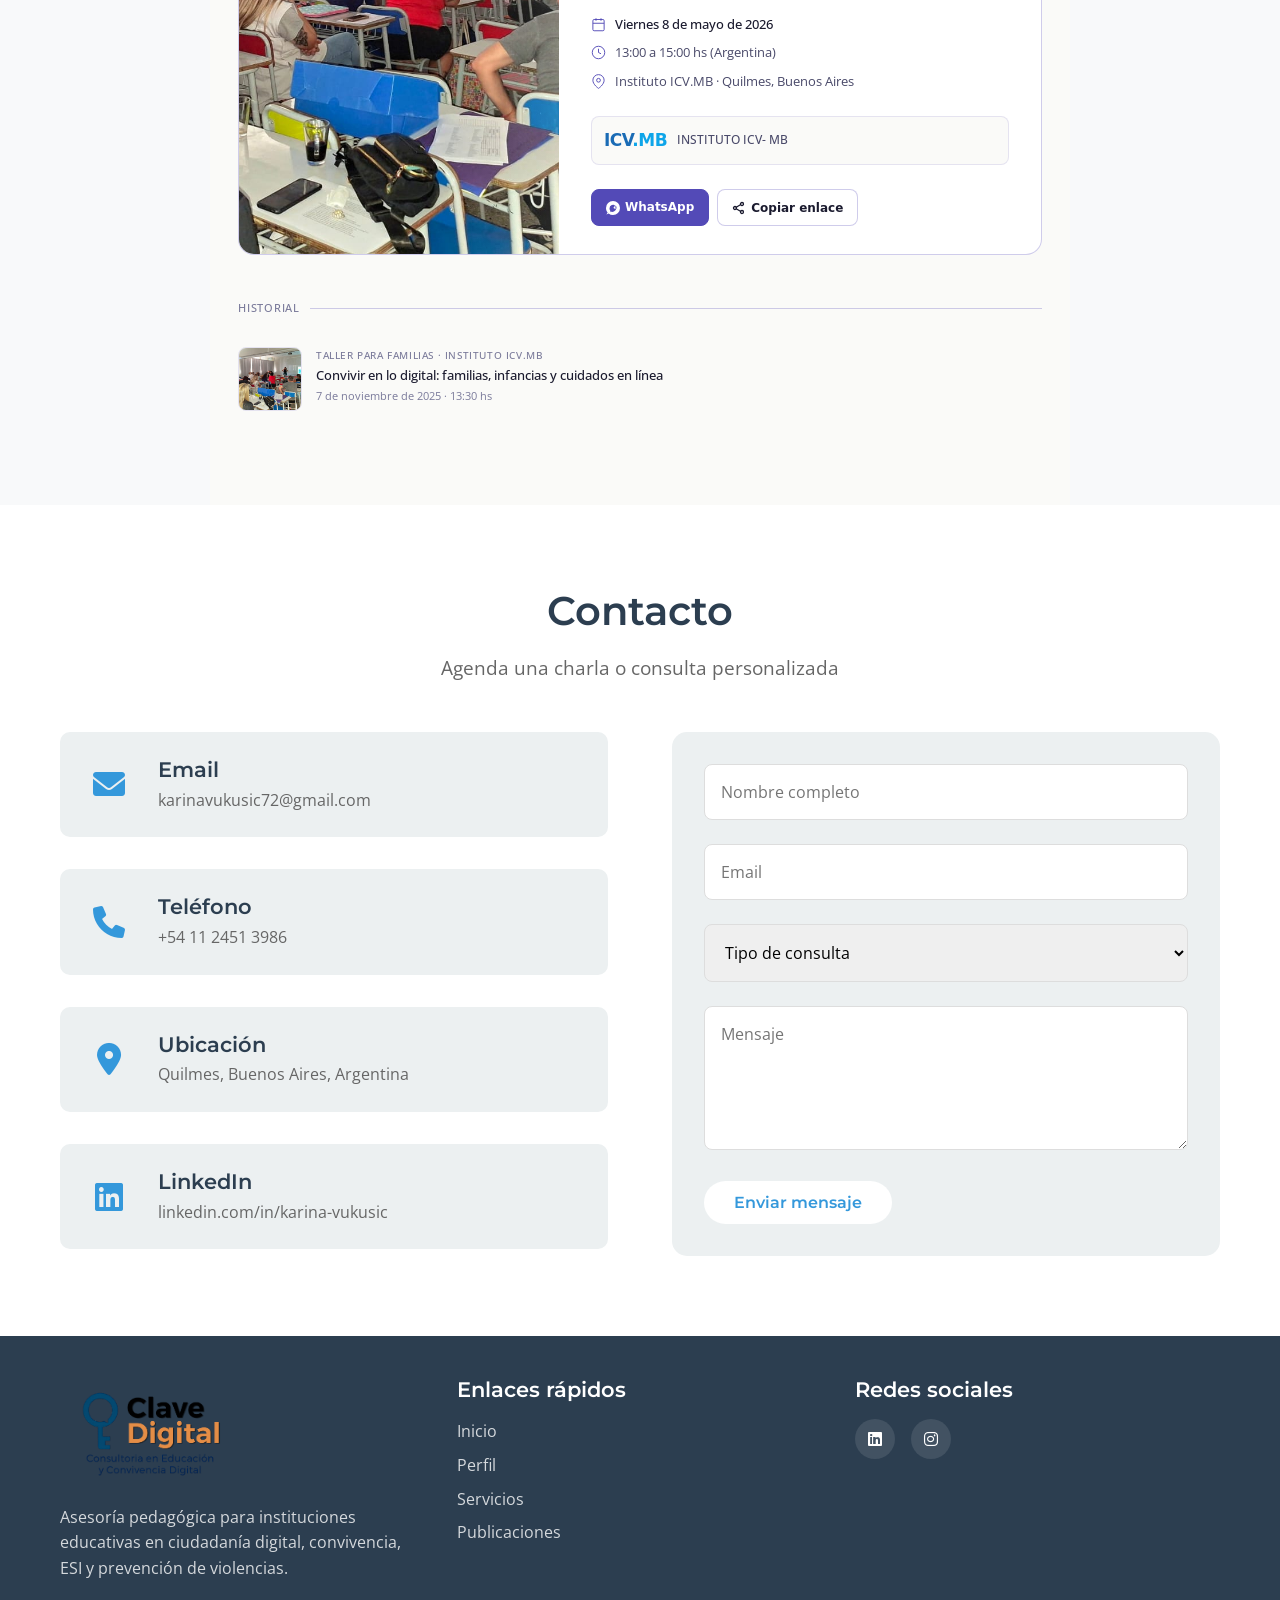
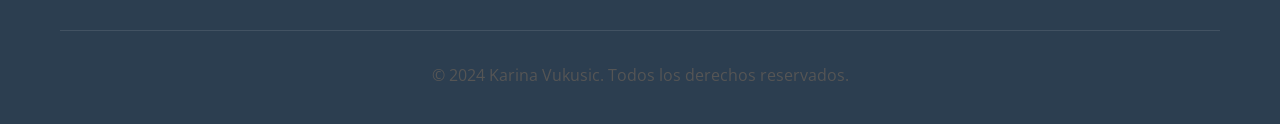
==== commit 522d2bad: "Actualización: nueva sección En la escena, artículos y mejoras responsive" ====
--- a/index.html
+++ b/index.html
@@ -22,7 +22,7 @@
                     <li><a href="#perfil">Perfil</a></li>
                     <li><a href="#servicios">Servicios</a></li>
                     <li><a href="#publicaciones">Publicaciones</a></li>
-                    <li><a href="#novedades">Novedades</a></li>
+                    <li><a href="#escena">En la escena</a></li>
                     <li><a href="#contacto">Contacto</a></li>
                 </ul>
                 <div class="nav-toggle">
@@ -50,11 +50,11 @@
         <div class="hero-overlay"></div>
         <div class="hero-content">
             <div class="hero-text">
-                <h1>Ciudadania digital y convivencia escolar con enfoque pedagogico e institucional</h1>
+                <h1>Ciudadanía digital y convivencia escolar con enfoque pedagógico e institucional</h1>
                 <p>Acompaño a instituciones educativas en el diseño de propuestas de formación, prevención y fortalecimiento institucional frente a los desafíos que atraviesan hoy a las escuelas: violencias digitales, grooming, bullying, convivencia, derechos y cultura digital.</p>
                 <div class="hero-buttons">
                     <a href="#servicios" class="btn btn-primary">Quiero una propuesta institucional</a>
-                    <a href="#contacto" class="btn btn-secondary">Contactar</a>
+                    <a href="https://wa.link/uud4u9" target="_blank" rel="noopener" class="btn btn-secondary">Contactar</a>
                 </div>
             </div>
         </div>
@@ -69,7 +69,6 @@
                 </div>
                 <div class="profile-info">
                     <h2>Karina Vukusic</h2>
-                    <h3>Licenciada en Educación y asesora pedagógica</h3>
                     <p class="profile-description">
                         Maestranda en Políticas Públicas Educativas, Licenciada en Educación, profesora de nivel primario y especialista en Escuelas y Cultura Digital. Su recorrido integra docencia, capacitación, asesoramiento pedagógico, producción académica y trabajo en políticas públicas vinculadas a derechos, ESI y violencias.
                     </p>
@@ -112,8 +111,7 @@
                     <p>Propuestas orientadas a fortalecer capacidades institucionales frente a problemáticas emergentes del escenario escolar contemporáneo.</p>
                     <ul class="service-topics">
                         <li>Ciudadanía digital y convivencia</li>
-                        <li>Grooming, difusion de imagenes intimas no consentidas y ciberbulling</li>
-                        <li>Violencias digitales: prevencion y abordaje institucional</li>
+                        <li>Violencias digitales: prevención y abordaje institucional</li>
                         <li>ESI en clave situada</li>
                     </ul>
                 </div>
@@ -135,7 +133,7 @@
                     <div class="service-icon">
                         <i class="fas fa-home"></i>
                     </div>
-                    <h3>Talleres para familias y comunidad</h3>
+                    <h3>Talleres para familias, estudiantes y comunidad educativa</h3>
                     <p>Encuentros destinados a acompañar a las familias en la comprensión de los entornos digitales, los vínculos y los cuidados necesarios.</p>
                     <ul class="service-topics">
                         <li>Acompañamiento de niñas, niños y adolescentes</li>
@@ -148,92 +146,153 @@
         </div>
     </section>
 
-    <!-- Publications Section -->
-    <section id="publicaciones" class="publications">
+    <!-- Publications Section - Cards Grid -->
+    <section id="publicaciones" class="publications-cards">
         <div class="container">
             <div class="section-header">
-                <h2>Publicaciones e Investigaciones</h2>
-                <p>Artículos y estudios sobre crianza digital y educación</p>
-            </div>
-            <div class="publications-grid">
-                <article class="publication-card">
-                    <div class="publication-meta">
-                        <span class="publication-date">2024</span>
-                        <span class="publication-type">Artículo</span>
-                    </div>
-                    <h3>Impacto de las Redes Sociales en el Desarrollo Adolescente</h3>
-                    <p>Análisis de los efectos positivos y negativos del uso de redes sociales en adolescentes y estrategias de intervención familiar.</p>
-                    <a href="#" class="publication-link">Leer más <i class="fas fa-arrow-right"></i></a>
-                </article>
-                <article class="publication-card">
-                    <div class="publication-meta">
-                        <span class="publication-date">2023</span>
-                        <span class="publication-type">Investigación</span>
-                    </div>
-                    <h3>Competencias Digitales Parentales: Un Estudio Comparativo</h3>
-                    <p>Investigación sobre las competencias digitales de padres y madres en diferentes contextos socioeconómicos.</p>
-                    <a href="#" class="publication-link">Leer más <i class="fas fa-arrow-right"></i></a>
-                </article>
-                <article class="publication-card">
-                    <div class="publication-meta">
-                        <span class="publication-date">2023</span>
-                        <span class="publication-type">Libro</span>
-                    </div>
-                    <h3>Crianza Digital: Guía para Padres y Educadores</h3>
-                    <p>Guía práctica con estrategias concretas para acompañar a niños y adolescentes en su desarrollo digital.</p>
-                    <a href="#" class="publication-link">Leer más <i class="fas fa-arrow-right"></i></a>
-                </article>
-                <article class="publication-card">
-                    <div class="publication-meta">
-                        <span class="publication-date">2022</span>
-                        <span class="publication-type">Artículo</span>
-                    </div>
-                    <h3>Ciberacoso Escolar: Prevención e Intervención</h3>
-                    <p>Estrategias efectivas para prevenir y abordar situaciones de ciberacoso en contextos educativos.</p>
-                    <a href="#" class="publication-link">Leer más <i class="fas fa-arrow-right"></i></a>
-                </article>
-            </div>
-        </div>
-    </section>
-
-    <!-- News Section -->
-    <section id="novedades" class="news">
-        <div class="container">
-            <div class="section-header">
-                <h2>Novedades</h2>
-                <p>Actualizaciones y eventos recientes</p>
-            </div>
-            <div class="news-grid">
-                <article class="news-card">
-                    <div class="news-date">
-                        <i class="fas fa-calendar"></i>
-                        <span>15 de marzo, 2024</span>
-                    </div>
-                    <h3>Nuevo Taller: Inteligencia Artificial y Educación</h3>
-                    <p>Presentación del nuevo taller sobre el impacto de la IA en la educación y cómo prepararse para los cambios tecnológicos.</p>
-                    <a href="#" class="news-link">Ver detalles</a>
-                </article>
-                <article class="news-card">
-                    <div class="news-date">
-                        <i class="fas fa-calendar"></i>
-                        <span>28 de febrero, 2024</span>
-                    </div>
-                    <h3>Conferencia Internacional de Educación Digital</h3>
-                    <p>Participación como ponente en la conferencia internacional sobre tendencias y desafíos de la educación digital.</p>
-                    <a href="#" class="news-link">Ver detalles</a>
-                </article>
-                <article class="news-card">
-                    <div class="news-date">
-                        <i class="fas fa-calendar"></i>
-                        <span>10 de enero, 2024</span>
-                    </div>
-                    <h3>Lanzamiento del Programa "Familias Conectadas"</h3>
-                    <p>Nuevo programa integral para acompañar a familias en el uso seguro y responsable de la tecnología.</p>
-                    <a href="#" class="news-link">Ver detalles</a>
-                </article>
-            </div>
-        </div>
-    </section>
+                <h2>Artículos y Publicaciones</h2>
+                <p>Producción académica y divulgación científica</p>
+            </div>
+        </div>
+        
+        <div class="pub-cards-container">
+            <!-- Card 1 - Artículo 2026 -->
+            <a href="articulo-culpable.html" class="pub-card">
+                <div class="pub-card-header pub-card-header-image">
+                    <img src="articulo2.png" alt="¿Quién es el culpable?">
+                </div>
+                <div class="pub-card-body">
+                    <h3>¿Quién es el culpable? Amenazas de tiroteos en escuelas</h3>
+                    <div class="pub-card-meta">
+                        <span class="pub-card-year">2026</span>
+                        <span class="pub-card-type">Artículo de opinión</span>
+                    </div>
+                </div>
+            </a>
+            
+            <!-- Card 2 - Ponencia 2025 -->
+            <a href="ponencia-esi.html" class="pub-card">
+                <div class="pub-card-header pub-card-header-image">
+                    <img src="congreso.jpg" alt="Congreso Provincial de ESI">
+                </div>
+                <div class="pub-card-body">
+                    <h3>ESI, comunidad y prevención de las violencias digitales</h3>
+                    <div class="pub-card-meta">
+                        <span class="pub-card-year">2025</span>
+                        <span class="pub-card-type">Ponencia</span>
+                    </div>
+                </div>
+            </a>
+            
+            <!-- Más publicaciones próximamente -->
+        </div>
+    </section>
+
+    <!-- En la escena Section -->
+    <section id="escena" class="escena-section">
+
+        <!-- ENCABEZADO -->
+        <div class="section-header">
+            <div class="section-eyebrow">
+                <span class="eyebrow-dot"></span>
+                Presencia y actividad
+            </div>
+            <h2>En la escena</h2>
+            <p>Dictado de talleres y jornadas con familias, docentes y equipos escolares.</p>
+        </div>
+
+        <!-- CARD DESTACADA: PRÓXIMO EVENTO -->
+        <div class="featured-event">
+
+            <div class="event-flyer">
+                <img src="charlas.jpeg" alt="Flyer taller Convivir en lo digital — mayo 2026" />
+                <div class="flyer-overlay"></div>
+                <!-- BADGE PRÓXIMO -->
+                <span class="event-badge">
+                    <span class="badge-dot"></span>
+                    Próximo
+                </span>
+            </div>
+
+            <div class="event-content">
+                <div class="event-type">Taller para familias · 2026</div>
+                <h3 class="event-title">Convivir en lo digital: familias, infancias y cuidados en línea</h3>
+                <p class="event-subtitle">Un espacio de reflexión y herramientas prácticas para acompañar a niñas, niños y adolescentes en el uso responsable de las tecnologías.</p>
+
+                <div class="event-context">
+                    Dirigido a familias con hijas e hijos en nivel primario. Se abordarán situaciones cotidianas de uso de pantallas, vínculos online y estrategias de cuidado mutuo.
+                </div>
+
+                <!-- METADATOS -->
+                <div class="event-meta">
+                    <div class="meta-row">
+                        <svg viewBox="0 0 24 24" fill="none" stroke="currentColor" stroke-width="1.5"><rect x="3" y="4" width="18" height="18" rx="2"/><path d="M16 2v4M8 2v4M3 10h18"/></svg>
+                        <strong>Viernes 8 de mayo de 2026</strong>
+                    </div>
+                    <div class="meta-row">
+                        <svg viewBox="0 0 24 24" fill="none" stroke="currentColor" stroke-width="1.5"><circle cx="12" cy="12" r="10"/><path d="M12 6v6l4 2"/></svg>
+                        13:00 a 15:00 hs (Argentina)
+                    </div>
+                    <div class="meta-row">
+                        <svg viewBox="0 0 24 24" fill="none" stroke="currentColor" stroke-width="1.5"><path d="M21 10c0 7-9 13-9 13s-9-6-9-13a9 9 0 0 1 18 0z"/><circle cx="12" cy="10" r="3"/></svg>
+                        Instituto ICV.MB · Quilmes, Buenos Aires
+                    </div>
+                </div>
+
+                <!-- INSTITUCIÓN -->
+                <div class="event-institution">
+                    <div class="inst-logo">ICV<span>.MB</span></div>
+                    <div class="inst-text">
+                        <strong>INSTITUTO ICV- MB</strong>
+                    </div>
+                </div>
+
+                <!-- ACCIONES -->
+                <div class="event-actions">
+                    <a href="https://wa.link/uud4u9" target="_blank" rel="noopener" class="btn btn-primary">
+                        <svg viewBox="0 0 16 16" fill="currentColor"><path d="M8 0a8 8 0 0 0-8 8c0 1.933.686 3.71 1.828 5.097L.5 15.5l2.47-1.266A7.95 7.95 0 0 0 8 16a8 8 0 0 0 8-8 8 8 0 0 0-8-8zm.25 12.5c-.69 0-1.36-.09-1.99-.26l-.3-.08-1.12.58.3-1.03-.21-.31A5.27 5.27 0 0 1 4 8.5a4.25 4.25 0 0 1 7.13-3.12c.56.56.87 1.3.87 2.12 0 2.48-2.25 5-4.75 5zm2.66-3.26c-.12-.2-.44-.31-.69-.39-.12-.04-.22-.07-.31-.1-.1-.04-.18-.06-.25-.1-.23-.11-.38-.17-.54-.3-.12-.1-.21-.22-.28-.35-.07-.13-.1-.27-.1-.41 0-.16.04-.3.12-.43.08-.13.19-.24.33-.32.28-.17.62-.17.9 0 .14.08.25.2.33.34.08.13.12.28.12.43 0 .16-.04.3-.12.43-.08.13-.19.24-.33.32-.14.08-.3.12-.46.12-.16 0-.32-.04-.46-.12-.14-.08-.25-.19-.33-.32-.08-.13-.12-.27-.12-.43 0-.14.03-.28.1-.41.07-.13.16-.25.28-.35.16-.13.31-.19.54-.3.07-.04.15-.06.25-.1.09-.03.19-.06.31-.1.25-.08.57-.19.69-.39.12-.2.06-.46-.12-.64-.18-.18-.44-.24-.69-.16-.25.08-.44.29-.5.54-.06.25.02.52.2.7.18.18.44.24.69.16.25-.08.44-.29.5-.54.06-.25-.02-.52-.2-.7z"/></svg>
+                        WhatsApp
+                    </a>
+                    <button class="btn" onclick="shareEvent()">
+                        <svg viewBox="0 0 14 14" fill="none" stroke="currentColor" stroke-width="1.3"><circle cx="10" cy="3" r="1.5"/><circle cx="10" cy="11" r="1.5"/><circle cx="3" cy="7" r="1.5"/><path d="M4.2 6.2l4.2-2.4M4.2 7.8l4.2 2.4" stroke-linecap="round"/></svg>
+                        Copiar enlace
+                    </button>
+                </div>
+
+            </div>
+        </div>
+
+        <!-- HISTORIAL (eventos pasados) -->
+        <div class="history-label">Historial</div>
+
+        <div class="past-event">
+            <div class="past-flyer">
+                <img src="charlas.jpeg" alt="Flyer taller noviembre 2025" />
+            </div>
+            <div class="past-body">
+                <div class="past-type">Taller para familias · Instituto ICV.MB</div>
+                <div class="past-title">Convivir en lo digital: familias, infancias y cuidados en línea</div>
+                <div class="past-meta">7 de noviembre de 2025 · 13:30 hs</div>
+            </div>
+        </div>
+
+    </section>
+
+    <!-- Toast -->
+    <div class="toast" id="toast"></div>
+
+    <script>
+    function toast(msg) {
+        const t = document.getElementById('toast');
+        t.textContent = msg;
+        t.classList.add('show');
+        setTimeout(() => t.classList.remove('show'), 2400);
+    }
+    function shareEvent() {
+        navigator.clipboard.writeText(window.location.href).catch(() => {});
+        toast('Enlace copiado al portapapeles');
+    }
+    </script>
 
     <!-- Contact Section -->
     <section id="contacto" class="contact">
@@ -251,13 +310,13 @@
                             <p>karinavukusic72@gmail.com</p>
                         </div>
                     </div>
-                    <div class="contact-item">
+                    <a href="https://wa.link/uud4u9" target="_blank" rel="noopener" class="contact-item" style="text-decoration:none; color:inherit;">
                         <i class="fas fa-phone"></i>
                         <div>
                             <h4>Teléfono</h4>
                             <p>+54 11 2451 3986</p>
                         </div>
-                    </div>
+                    </a>
                     <div class="contact-item">
                         <i class="fas fa-map-marker-alt"></i>
                         <div>
@@ -265,13 +324,13 @@
                             <p>Quilmes, Buenos Aires, Argentina</p>
                         </div>
                     </div>
-                    <div class="contact-item">
+                    <a href="https://www.linkedin.com/in/karina-vukusic-a990582aa/" target="_blank" class="contact-item" style="text-decoration:none; color:inherit;">
                         <i class="fab fa-linkedin"></i>
                         <div>
                             <h4>LinkedIn</h4>
-                            <p>/in/karinavukusic</p>
-                        </div>
-                    </div>
+                            <p>linkedin.com/in/karina-vukusic</p>
+                        </div>
+                    </a>
                 </div>
                 <div class="contact-form">
                     <form>
@@ -320,10 +379,8 @@
                 <div class="footer-social">
                     <h4>Redes sociales</h4>
                     <div class="social-links">
-                        <a href="#"><i class="fab fa-linkedin"></i></a>
-                        <a href="#"><i class="fab fa-twitter"></i></a>
-                        <a href="#"><i class="fab fa-instagram"></i></a>
-                        <a href="#"><i class="fab fa-facebook"></i></a>
+                        <a href="https://www.linkedin.com/in/karina-vukusic-a990582aa/" target="_blank"><i class="fab fa-linkedin"></i></a>
+                        <a href="https://www.instagram.com/lic.karinavukusic?igsh=MWF3emRkc2Qwb3p4Ng==" target="_blank"><i class="fab fa-instagram"></i></a>
                     </div>
                 </div>
             </div>
@@ -332,6 +389,11 @@
             </div>
         </div>
     </footer>
+
+    <!-- WhatsApp Float Button -->
+    <a href="https://wa.link/uud4u9" target="_blank" rel="noopener" class="whatsapp-float" aria-label="Contactar por WhatsApp">
+        <svg viewBox="0 0 32 32" fill="currentColor"><path d="M16 0C7.16 0 0 7.16 0 16c0 2.86 1.02 5.5 2.72 7.56L0 32l5.42-2.78A15.9 15.9 0 0 0 16 32c8.84 0 16-7.16 16-16S24.84 0 16 0zm8.25 22.5c-.37.56-.95.88-1.57.88-.42 0-.84-.13-1.24-.38l-2.56-1.47c-.7.37-1.45.64-2.24.79-.23.05-.46.07-.69.07-2.33 0-4.23-1.9-4.23-4.23 0-.6.13-1.17.36-1.69-.29-.67-.44-1.4-.44-2.15 0-2.59 2.11-4.7 4.7-4.7.86 0 1.66.23 2.35.64.96-.34 1.97-.52 3.01-.52 3.27 0 6.08 1.92 7.38 4.7.2.45.3.93.3 1.42 0 3.1-2.81 6.26-5.93 6.26z"/></svg>
+    </a>
 
     <script src="script.js"></script>
 </body>
--- a/styles.css
+++ b/styles.css
@@ -547,59 +547,286 @@
     gap: 1rem;
 }
 
-/* News Section */
-.news {
-    padding: 80px 0;
-    background: var(--light-color);
-}
-
-.news-grid {
+/* ============================================
+   EN LA ESCENA - Eventos y talleres
+   ============================================ */
+
+:root {
+    --purple-deep: #2D1B69;
+    --purple-mid:  #534AB7;
+    --purple-soft: #EEEDFE;
+    --purple-pale: #F4F3FF;
+    --teal:        #0F6E56;
+    --teal-soft:   #E1F5EE;
+    --ink:         #1A1A2E;
+    --ink-mid:     #4A4A6A;
+    --ink-light:   #7A7A9A;
+    --border-escena:      rgba(83,74,183,0.13);
+    --border-mid-escena:  rgba(83,74,183,0.28);
+    --bg-escena:          #FAFAF8;
+    --white-escena:       #FFFFFF;
+    --serif-escena:       'Lora', Georgia, serif;
+    --sans-escena:        'DM Sans', system-ui, sans-serif;
+}
+
+.escena-section {
+    max-width: 860px;
+    margin: 0 auto;
+    padding: 80px 28px 80px;
+    background: var(--bg-escena);
+}
+
+/* ENCABEZADO DE SECCIÓN */
+.escena-section .section-header { margin-bottom: 40px; }
+
+.section-eyebrow {
+    display: inline-flex; align-items: center; gap: 7px;
+    font-size: 11px; font-weight: 500; letter-spacing: 0.08em;
+    text-transform: uppercase; color: var(--purple-mid);
+    margin-bottom: 8px;
+}
+
+.eyebrow-dot {
+    width: 6px; height: 6px; border-radius: 50%;
+    background: var(--purple-mid);
+    animation: pulse 2.4s ease-in-out infinite;
+}
+
+@keyframes pulse {
+    0%, 100% { opacity: 1; transform: scale(1); }
+    50% { opacity: 0.4; transform: scale(0.7); }
+}
+
+.escena-section .section-header h2 {
+    font-family: var(--serif-escena);
+    font-size: clamp(26px, 4vw, 36px);
+    font-weight: 400;
+    color: var(--ink);
+    line-height: 1.2;
+    margin-bottom: 10px;
+}
+
+.escena-section .section-header p {
+    font-size: 14px;
+    color: var(--ink-light);
+    line-height: 1.6;
+    max-width: 480px;
+}
+
+/* ── CARD EVENTO DESTACADO (una sola) ── */
+.featured-event {
+    background: var(--white-escena);
+    border: 0.5px solid var(--border-mid-escena);
+    border-radius: 16px;
+    overflow: hidden;
     display: grid;
-    grid-template-columns: repeat(auto-fit, minmax(350px, 1fr));
-    gap: 2rem;
-}
-
-.news-card {
-    background: white;
-    border-radius: 10px;
-    padding: 2rem;
-    box-shadow: var(--shadow);
-    transition: all 0.3s ease;
-}
-
-.news-card:hover {
-    transform: translateY(-5px);
-    box-shadow: var(--shadow-hover);
-}
-
-.news-date {
-    display: flex;
-    align-items: center;
-    gap: 0.5rem;
-    color: var(--primary-color);
-    font-weight: 500;
-    margin-bottom: 1rem;
-}
-
-.news-card h3 {
-    color: var(--dark-color);
-    margin-bottom: 1rem;
-}
-
-.news-card p {
-    color: var(--text-light);
-    margin-bottom: 1.5rem;
-}
-
-.news-link {
-    color: var(--primary-color);
-    text-decoration: none;
-    font-weight: 600;
-    transition: color 0.3s ease;
-}
-
-.news-link:hover {
-    color: var(--secondary-color);
+    grid-template-columns: 320px 1fr;
+    min-height: 420px;
+}
+
+@media (max-width: 700px) {
+    .featured-event { grid-template-columns: 1fr; }
+    .event-flyer { height: 260px; }
+}
+
+/* FLYER */
+.event-flyer {
+    position: relative;
+    overflow: hidden;
+    background: #e8e8f0;
+}
+
+.event-flyer img {
+    width: 100%; height: 100%;
+    object-fit: cover;
+    object-position: center top;
+    display: block;
+}
+
+.flyer-overlay {
+    position: absolute; inset: 0;
+    background: linear-gradient(to right, transparent 70%, rgba(250,250,248,0.15) 100%);
+}
+
+/* BADGE PRÓXIMO */
+.event-badge {
+    position: absolute; top: 14px; left: 14px;
+    display: inline-flex; align-items: center; gap: 5px;
+    font-size: 10px; font-weight: 500; letter-spacing: 0.06em;
+    text-transform: uppercase;
+    background: var(--teal); color: #fff;
+    padding: 4px 10px; border-radius: 20px;
+}
+
+.badge-dot {
+    width: 5px; height: 5px; border-radius: 50%; background: #9FE1CB;
+}
+
+/* CONTENIDO */
+.event-content {
+    padding: 32px 32px 28px;
+    display: flex; flex-direction: column; gap: 0;
+}
+
+.event-type {
+    font-size: 11px; font-weight: 500; letter-spacing: 0.07em;
+    text-transform: uppercase; color: var(--purple-mid);
+    margin-bottom: 10px;
+}
+
+.event-title {
+    font-family: var(--serif-escena);
+    font-size: clamp(17px, 2.4vw, 22px);
+    font-weight: 400;
+    color: var(--ink);
+    line-height: 1.35;
+    margin-bottom: 8px;
+}
+
+.event-subtitle {
+    font-family: var(--serif-escena);
+    font-style: italic;
+    font-size: 13px;
+    color: var(--ink-light);
+    line-height: 1.5;
+    margin-bottom: 18px;
+}
+
+.event-context {
+    font-size: 13px;
+    color: var(--ink-mid);
+    line-height: 1.65;
+    margin-bottom: 20px;
+    padding: 12px 14px;
+    background: var(--purple-pale);
+    border-left: 2px solid var(--purple-mid);
+    border-radius: 0 6px 6px 0;
+}
+
+/* METADATOS */
+.event-meta {
+    display: flex; flex-direction: column; gap: 8px;
+    margin-bottom: 24px;
+}
+
+.meta-row {
+    display: flex; align-items: center; gap: 9px;
+    font-size: 13px; color: var(--ink-mid);
+}
+
+.meta-row svg { width: 15px; height: 15px; flex-shrink: 0; color: var(--purple-mid); }
+
+.meta-row strong { color: var(--ink); font-weight: 500; }
+
+/* INSTITUCIÓN */
+.event-institution {
+    display: flex; align-items: center; gap: 10px;
+    padding: 10px 12px;
+    background: var(--bg-escena);
+    border: 0.5px solid var(--border-escena);
+    border-radius: 8px;
+    margin-bottom: 24px;
+}
+
+.inst-logo {
+    font-size: 17px; font-weight: 700;
+    color: #1a6bb5; letter-spacing: -0.5px;
+    font-family: var(--sans-escena);
+    flex-shrink: 0;
+}
+
+.inst-logo span { color: #0ea5e9; }
+
+.inst-text { font-size: 12px; color: var(--ink-light); line-height: 1.4; }
+
+.inst-text strong { display: block; font-size: 12px; color: var(--ink-mid); font-weight: 500; }
+
+/* ACCIONES */
+.event-actions { display: flex; gap: 8px; flex-wrap: wrap; margin-top: auto; }
+
+.event-actions .btn {
+    display: inline-flex; align-items: center; gap: 5px;
+    font-size: 12px; font-family: var(--sans-escena);
+    padding: 8px 14px; border-radius: 8px;
+    border: 0.5px solid var(--border-mid-escena);
+    background: var(--white-escena); color: var(--ink);
+    cursor: pointer; text-decoration: none;
+    transition: all 0.18s; white-space: nowrap;
+}
+
+.event-actions .btn:hover { background: var(--purple-soft); border-color: var(--purple-mid); }
+
+.event-actions .btn svg { width: 14px; height: 14px; flex-shrink: 0; }
+
+.event-actions .btn-primary { background: var(--purple-mid); color: #fff; border-color: var(--purple-mid); }
+
+.event-actions .btn-primary:hover { background: var(--purple-deep); border-color: var(--purple-deep); }
+
+/* ── HISTORIAL (eventos pasados) ── */
+.history-label {
+    font-size: 11px; font-weight: 500; letter-spacing: 0.07em;
+    text-transform: uppercase; color: var(--ink-light);
+    margin: 44px 0 16px;
+    display: flex; align-items: center; gap: 10px;
+}
+
+.history-label::after {
+    content: ''; flex: 1; height: 0.5px; background: var(--border-mid-escena);
+}
+
+.past-event {
+    display: flex; gap: 14px; align-items: flex-start;
+    padding: 14px 0;
+    border-bottom: 0.5px solid var(--border-escena);
+}
+
+.past-event:last-child { border-bottom: none; }
+
+.past-flyer {
+    width: 64px; height: 64px; border-radius: 8px;
+    overflow: hidden; flex-shrink: 0;
+    border: 0.5px solid var(--border-escena);
+}
+
+.past-flyer img { width: 100%; height: 100%; object-fit: cover; object-position: top; }
+
+.past-body { flex: 1; min-width: 0; }
+
+.past-type {
+    font-size: 10px; font-weight: 500; text-transform: uppercase;
+    letter-spacing: 0.06em; color: var(--ink-light); margin-bottom: 3px;
+}
+
+.past-title {
+    font-size: 13px; font-weight: 500; color: var(--ink);
+    line-height: 1.4; margin-bottom: 3px;
+}
+
+.past-meta { font-size: 11px; color: var(--ink-light); }
+
+/* TOAST */
+.toast {
+    position: fixed; bottom: 24px; right: 24px;
+    background: var(--ink); color: #fff;
+    font-size: 13px; font-family: var(--sans-escena);
+    padding: 10px 16px; border-radius: 8px;
+    opacity: 0; transform: translateY(8px);
+    transition: all 0.25s; pointer-events: none; z-index: 200;
+}
+
+.toast.show { opacity: 1; transform: translateY(0); }
+
+/* Responsive para En la escena */
+@media (max-width: 640px) {
+    .escena-section {
+        padding: 60px 16px 60px;
+    }
+    .event-content {
+        padding: 24px 20px 24px;
+    }
+    .event-flyer {
+        height: 200px;
+    }
 }
 
 /* Contact Section */
@@ -816,10 +1043,6 @@
         grid-template-columns: 1fr;
     }
 
-    .news-grid {
-        grid-template-columns: 1fr;
-    }
-
     .contact-content {
         grid-template-columns: 1fr;
     }
@@ -869,8 +1092,7 @@
     }
 
     .service-card,
-    .publication-card,
-    .news-card {
+    .publication-card {
         padding: 1.5rem;
     }
 
@@ -910,3 +1132,1171 @@
 @keyframes spin {
     to { transform: rotate(360deg); }
 }
+
+/* ============================================
+   ARTICULOS Y PUBLICACIONES - CARDS GRID
+   ============================================ */
+
+:root {
+    --pub-bg: #FAFAF8;
+    --pub-purple: #534AB7;
+    --pub-green: #0F6E56;
+    --pub-purple-dark: #2D1B69;
+    --pub-purple-soft: #EEEDFE;
+    --pub-purple-pale: #F4F3FF;
+    --pub-border: rgba(83, 74, 183, 0.15);
+    --pub-text: #1A2340;
+    --pub-text-mid: #445070;
+    --pub-text-light: #7A85A0;
+    --pub-font-serif: 'Lora', Georgia, serif;
+    --pub-font-sans: 'DM Sans', system-ui, sans-serif;
+}
+
+/* Cards Grid Section */
+.publications-cards {
+    padding: 80px 0;
+    background: var(--pub-bg);
+}
+
+.pub-cards-container {
+    max-width: 900px;
+    margin: 0 auto;
+    padding: 0 24px;
+    display: grid;
+    grid-template-columns: repeat(2, 1fr);
+    gap: 24px;
+}
+
+@media (max-width: 640px) {
+    .pub-cards-container {
+        grid-template-columns: 1fr;
+        padding: 0 16px;
+    }
+}
+
+/* Publication Card */
+.pub-card {
+    display: flex;
+    flex-direction: column;
+    background: white;
+    border-radius: 16px;
+    overflow: hidden;
+    box-shadow: 0 2px 8px rgba(0,0,0,0.06);
+    border: 1px solid var(--pub-border);
+    text-decoration: none;
+    transition: all 0.3s ease;
+    height: 100%;
+}
+
+.pub-card:hover {
+    box-shadow: 0 12px 32px rgba(83, 74, 183, 0.15);
+    transform: translateY(-4px);
+}
+
+/* Card Header with colors */
+.pub-card-header {
+    height: 140px;
+    flex-shrink: 0;
+    overflow: hidden;
+    position: relative;
+}
+
+/* Card Header with Image */
+.pub-card-header-image {
+    padding: 0;
+    height: 160px;
+}
+
+.pub-card-header-image img {
+    width: 100%;
+    height: 100%;
+    object-fit: cover;
+    display: block;
+    transition: transform 0.3s ease;
+}
+
+.pub-card:hover .pub-card-header-image img {
+    transform: scale(1.05);
+}
+
+.pub-card-header.ponencia {
+    background: linear-gradient(135deg, #534AB7 0%, #6B5FCE 100%);
+}
+
+.pub-card-header.articulo {
+    background: linear-gradient(135deg, #2B6CB0 0%, #4299E1 100%);
+}
+
+.pub-card-header.capitulo {
+    background: linear-gradient(135deg, #0F6E56 0%, #38A169 100%);
+}
+
+.pub-card-header.informe {
+    background: linear-gradient(135deg, #C94B7B 0%, #ED64A6 100%);
+}
+
+.pub-card-header.articulo-opinion {
+    background: linear-gradient(135deg, #993C1D 0%, #C94B4B 100%);
+}
+
+/* Card Body */
+.pub-card-body {
+    padding: 24px;
+    display: flex;
+    flex-direction: column;
+    flex-grow: 1;
+    justify-content: space-between;
+}
+
+.pub-card-body h3 {
+    font-family: var(--pub-font-serif);
+    font-size: 18px;
+    font-weight: 500;
+    color: var(--pub-text);
+    line-height: 1.5;
+    margin-bottom: 20px;
+}
+
+/* Card Meta */
+.pub-card-meta {
+    display: flex;
+    align-items: center;
+    gap: 12px;
+    margin-top: auto;
+}
+
+.pub-card-year {
+    font-family: var(--pub-font-sans);
+    font-size: 14px;
+    font-weight: 600;
+    color: var(--pub-text-light);
+}
+
+.pub-card-type {
+    font-family: var(--pub-font-sans);
+    font-size: 12px;
+    color: var(--pub-text-mid);
+    padding-left: 12px;
+    border-left: 1px solid var(--pub-border);
+}
+
+/* ============================================
+   PAGINA INDIVIDUAL DEL ARTICULO
+   ============================================ */
+
+.article-page {
+    font-family: var(--pub-font-sans);
+    background: var(--pub-bg);
+    color: var(--pub-text);
+    line-height: 1.7;
+}
+
+/* Topbar */
+.article-topbar {
+    position: sticky;
+    top: 0;
+    z-index: 100;
+    background: rgba(250, 250, 248, 0.96);
+    backdrop-filter: blur(10px);
+    border-bottom: 1px solid var(--pub-border);
+    padding: 12px 0;
+}
+
+.article-topbar-inner {
+    max-width: 820px;
+    margin: 0 auto;
+    padding: 0 24px;
+    display: flex;
+    align-items: center;
+    justify-content: space-between;
+    gap: 12px;
+    flex-wrap: wrap;
+}
+
+.article-back-link {
+    display: inline-flex;
+    align-items: center;
+    gap: 6px;
+    font-size: 13px;
+    color: var(--pub-text-mid);
+    text-decoration: none;
+    transition: color 0.2s;
+    font-family: var(--pub-font-sans);
+}
+
+.article-back-link:hover {
+    color: var(--pub-purple);
+}
+
+.article-back-link svg {
+    width: 16px;
+    height: 16px;
+    flex-shrink: 0;
+}
+
+.article-topbar-actions {
+    display: flex;
+    gap: 8px;
+    align-items: center;
+    flex-wrap: wrap;
+}
+
+.article-topbar-actions svg,
+.article-btn svg {
+    width: 14px;
+    height: 14px;
+    flex-shrink: 0;
+}
+
+@media (max-width: 640px) {
+    .article-topbar {
+        padding: 8px 0;
+    }
+    .article-topbar-inner {
+        padding: 0 16px;
+        gap: 8px;
+    }
+    .article-back-link {
+        font-size: 12px;
+    }
+    .article-back-link span {
+        display: none;
+    }
+    .article-btn {
+        padding: 6px 10px;
+        font-size: 11px;
+    }
+}
+
+.article-btn {
+    display: inline-flex;
+    align-items: center;
+    gap: 6px;
+    font-size: 12px;
+    font-family: var(--pub-font-sans);
+    padding: 8px 14px;
+    border-radius: 8px;
+    border: 1px solid var(--pub-border);
+    background: white;
+    color: var(--pub-text);
+    cursor: pointer;
+    text-decoration: none;
+    transition: all 0.18s;
+    white-space: nowrap;
+}
+
+.article-btn:hover {
+    background: var(--pub-purple-soft);
+    border-color: var(--pub-purple);
+}
+
+.article-btn-primary {
+    background: var(--pub-purple);
+    color: white;
+    border-color: var(--pub-purple);
+}
+
+.article-btn-primary:hover {
+    background: var(--pub-purple-dark);
+    border-color: var(--pub-purple-dark);
+}
+
+/* Hero del articulo */
+.article-hero {
+    position: relative;
+    background: var(--pub-purple-dark);
+    padding: 60px 24px 40px;
+    overflow: hidden;
+}
+
+.article-hero::before {
+    content: '';
+    position: absolute;
+    top: 0;
+    left: 0;
+    right: 0;
+    bottom: 0;
+    background: linear-gradient(135deg, rgba(83, 74, 183, 0.3) 0%, rgba(45, 27, 105, 0.6) 100%);
+}
+
+/* Hero con imagen */
+.article-hero-with-image {
+    display: grid;
+    grid-template-columns: 1fr 1fr;
+    gap: 40px;
+    padding: 40px 24px;
+    min-height: 400px;
+    align-items: center;
+}
+
+.article-hero-with-image::before {
+    background: linear-gradient(135deg, rgba(45, 27, 105, 0.85) 0%, rgba(83, 74, 183, 0.75) 100%);
+}
+
+.article-hero-image {
+    position: relative;
+    z-index: 2;
+    border-radius: 16px;
+    overflow: hidden;
+    box-shadow: 0 20px 60px rgba(0, 0, 0, 0.3);
+    height: 100%;
+    max-height: 320px;
+}
+
+.article-hero-image img {
+    width: 100%;
+    height: 100%;
+    object-fit: cover;
+    display: block;
+}
+
+@media (max-width: 768px) {
+    .article-hero {
+        padding: 24px 16px 32px;
+        min-height: auto;
+    }
+    .article-hero-with-image {
+        grid-template-columns: 1fr;
+        gap: 20px;
+        padding: 20px 16px;
+        min-height: auto;
+    }
+    .article-hero-image {
+        max-height: 180px;
+        order: -1;
+    }
+    .article-hero h1 {
+        font-size: 24px;
+    }
+    .article-subtitle {
+        font-size: 14px;
+    }
+    .article-meta {
+        gap: 12px;
+    }
+    .article-meta-sep {
+        display: none;
+    }
+}
+
+.article-hero-content {
+    position: relative;
+    z-index: 2;
+    max-width: 820px;
+    margin: 0 auto;
+}
+
+.article-chip {
+    display: inline-flex;
+    align-items: center;
+    gap: 6px;
+    font-size: 11px;
+    font-weight: 500;
+    letter-spacing: 0.06em;
+    text-transform: uppercase;
+    color: rgba(255,255,255,0.85);
+    background: rgba(255,255,255,0.12);
+    border: 1px solid rgba(255,255,255,0.25);
+    padding: 5px 14px;
+    border-radius: 20px;
+    margin-bottom: 16px;
+}
+
+.article-chip-dot {
+    width: 6px;
+    height: 6px;
+    border-radius: 50%;
+    background: #9FE1CB;
+}
+
+.article-hero h1 {
+    font-family: var(--pub-font-serif);
+    font-size: clamp(22px, 4vw, 32px);
+    font-weight: 500;
+    color: white;
+    line-height: 1.35;
+    margin-bottom: 12px;
+    max-width: 700px;
+}
+
+.article-subtitle {
+    font-family: var(--pub-font-sans);
+    font-size: 15px;
+    color: rgba(255,255,255,0.8);
+    margin-bottom: 20px;
+    font-style: italic;
+}
+
+.article-meta {
+    display: flex;
+    flex-wrap: wrap;
+    gap: 18px;
+    align-items: center;
+}
+
+.article-meta-group {
+    display: flex;
+    flex-direction: column;
+    gap: 2px;
+}
+
+.article-meta-label {
+    font-size: 10px;
+    text-transform: uppercase;
+    letter-spacing: 0.08em;
+    color: rgba(255,255,255,0.5);
+}
+
+.article-meta-value {
+    font-size: 13px;
+    color: rgba(255,255,255,0.9);
+}
+
+.article-meta-sep {
+    width: 1px;
+    height: 32px;
+    background: rgba(255,255,255,0.2);
+}
+
+@media (max-width: 600px) {
+    .article-meta-sep {
+        display: none;
+    }
+    .article-meta {
+        gap: 12px;
+    }
+}
+
+/* Keywords strip */
+.keywords-strip {
+    background: var(--pub-purple-soft);
+    border-bottom: 1px solid var(--pub-border);
+    padding: 14px 24px;
+}
+
+.keywords-inner {
+    max-width: 820px;
+    margin: 0 auto;
+    display: flex;
+    gap: 8px;
+    flex-wrap: wrap;
+    align-items: center;
+}
+
+.kw-label {
+    font-size: 11px;
+    color: var(--pub-purple);
+    text-transform: uppercase;
+    letter-spacing: 0.07em;
+    margin-right: 6px;
+    font-weight: 500;
+}
+
+.kw-pill {
+    font-size: 12px;
+    color: var(--pub-purple-dark);
+    background: rgba(83, 74, 183, 0.1);
+    border: 1px solid rgba(83, 74, 183, 0.22);
+    padding: 4px 12px;
+    border-radius: 20px;
+    font-family: var(--pub-font-sans);
+}
+
+/* Layout principal */
+.article-layout {
+    max-width: 820px;
+    margin: 0 auto;
+    padding: 40px 24px 60px;
+    display: grid;
+    grid-template-columns: 1fr 220px;
+    gap: 48px;
+    align-items: start;
+}
+
+@media (max-width: 800px) {
+    .article-layout {
+        grid-template-columns: 1fr;
+        gap: 32px;
+        padding: 24px 16px 40px;
+    }
+    .article-sidebar {
+        order: -1;
+        position: static;
+    }
+    .article-content {
+        min-width: 0;
+        overflow-x: hidden;
+    }
+}
+
+/* Bloque resumen */
+.summary-box {
+    background: var(--pub-purple-soft);
+    border-radius: 12px;
+    padding: 24px;
+    margin-bottom: 40px;
+    border-left: 3px solid var(--pub-purple);
+}
+
+.summary-label {
+    font-size: 11px;
+    font-weight: 600;
+    text-transform: uppercase;
+    letter-spacing: 0.07em;
+    color: var(--pub-purple);
+    margin-bottom: 12px;
+}
+
+.summary-intro {
+    font-size: 15px;
+    color: var(--pub-purple-dark);
+    line-height: 1.7;
+    margin-bottom: 16px;
+    font-family: var(--pub-font-serif);
+    font-style: italic;
+}
+
+.summary-list {
+    list-style: none;
+    display: flex;
+    flex-direction: column;
+    gap: 8px;
+}
+
+.summary-list li {
+    font-size: 14px;
+    color: var(--pub-purple-dark);
+    line-height: 1.6;
+    padding-left: 18px;
+    position: relative;
+    font-family: var(--pub-font-sans);
+}
+
+.summary-list li::before {
+    content: '';
+    position: absolute;
+    left: 0;
+    top: 9px;
+    width: 6px;
+    height: 6px;
+    border-radius: 50%;
+    background: var(--pub-purple);
+}
+
+/* Secciones del articulo */
+.article-section {
+    margin-bottom: 40px;
+}
+
+.article-section h2 {
+    font-family: var(--pub-font-serif);
+    font-size: 22px;
+    font-weight: 500;
+    color: var(--pub-text);
+    margin-bottom: 16px;
+    padding-top: 32px;
+    border-top: 1px solid var(--pub-border);
+}
+
+.article-section h2:first-of-type {
+    border-top: none;
+    padding-top: 0;
+}
+
+.article-section p {
+    font-size: 16px;
+    color: var(--pub-text-mid);
+    line-height: 1.85;
+    margin-bottom: 16px;
+    font-family: var(--pub-font-sans);
+}
+
+/* Pullquote */
+.pullquote {
+    margin: 28px 0;
+    padding: 20px 24px;
+    border-left: 3px solid var(--pub-purple);
+    background: var(--pub-purple-pale);
+    border-radius: 0 8px 8px 0;
+}
+
+.pullquote p {
+    font-family: var(--pub-font-serif);
+    font-size: 17px;
+    color: var(--pub-purple-dark);
+    line-height: 1.6;
+    font-style: italic;
+    margin-bottom: 8px;
+}
+
+.pullquote cite {
+    display: block;
+    font-size: 12px;
+    color: var(--pub-text-light);
+    font-style: normal;
+    font-family: var(--pub-font-sans);
+}
+
+/* Listas numeradas */
+.numbered-list {
+    list-style: none;
+    display: flex;
+    flex-direction: column;
+    gap: 16px;
+    margin: 20px 0;
+}
+
+.numbered-list li {
+    display: flex;
+    gap: 14px;
+    align-items: flex-start;
+    font-size: 15px;
+    color: var(--pub-text-mid);
+    line-height: 1.7;
+    font-family: var(--pub-font-sans);
+}
+
+.n-num {
+    font-size: 12px;
+    font-weight: 600;
+    color: var(--pub-purple);
+    background: var(--pub-purple-soft);
+    width: 26px;
+    height: 26px;
+    border-radius: 50%;
+    display: flex;
+    align-items: center;
+    justify-content: center;
+    flex-shrink: 0;
+    margin-top: 2px;
+}
+
+.n-body strong {
+    font-weight: 600;
+    color: var(--pub-text);
+    display: block;
+    margin-bottom: 4px;
+}
+
+/* Listas con bullet */
+.bullet-list {
+    list-style: none;
+    margin: 12px 0;
+    display: flex;
+    flex-direction: column;
+    gap: 6px;
+}
+
+.bullet-list li {
+    font-size: 15px;
+    color: var(--pub-text-mid);
+    padding-left: 18px;
+    position: relative;
+    line-height: 1.7;
+    font-family: var(--pub-font-sans);
+}
+
+.bullet-list li::before {
+    content: '–';
+    position: absolute;
+    left: 0;
+    color: var(--pub-purple);
+    font-weight: 600;
+}
+
+/* Estadisticas */
+.stats-grid {
+    display: grid;
+    grid-template-columns: repeat(3, 1fr);
+    gap: 14px;
+    margin: 24px 0;
+}
+
+@media (max-width: 600px) {
+    .stats-grid {
+        grid-template-columns: 1fr;
+    }
+}
+
+.stat-card {
+    background: white;
+    border: 1px solid var(--pub-border);
+    border-radius: 12px;
+    padding: 20px;
+    text-align: center;
+    box-shadow: 0 2px 8px rgba(0,0,0,0.04);
+}
+
+.stat-num {
+    font-family: var(--pub-font-serif);
+    font-size: 32px;
+    color: var(--pub-purple);
+    font-weight: 500;
+    line-height: 1;
+    margin-bottom: 8px;
+}
+
+.stat-label {
+    font-size: 12px;
+    color: var(--pub-text-light);
+    line-height: 1.5;
+    font-family: var(--pub-font-sans);
+}
+
+/* Caja APA */
+.apa-box {
+    background: white;
+    border: 1px solid var(--pub-border);
+    border-radius: 12px;
+    padding: 20px;
+    margin: 40px 0;
+    box-shadow: 0 2px 8px rgba(0,0,0,0.04);
+}
+
+.apa-label {
+    font-size: 11px;
+    font-weight: 600;
+    text-transform: uppercase;
+    letter-spacing: 0.07em;
+    color: var(--pub-text-light);
+    margin-bottom: 12px;
+}
+
+.apa-text {
+    font-size: 14px;
+    color: var(--pub-text-mid);
+    line-height: 1.8;
+    font-family: var(--pub-font-serif);
+    margin-bottom: 16px;
+}
+
+.apa-actions {
+    display: flex;
+    gap: 10px;
+    flex-wrap: wrap;
+    align-items: center;
+}
+
+.apa-ok {
+    font-size: 12px;
+    color: var(--pub-green);
+    display: none;
+}
+
+/* Referencias */
+.refs-section {
+    margin-top: 48px;
+    padding-top: 32px;
+    border-top: 1px solid var(--pub-border);
+}
+
+.refs-title {
+    font-family: var(--pub-font-serif);
+    font-size: 18px;
+    color: var(--pub-text);
+    margin-bottom: 16px;
+    font-weight: 500;
+}
+
+.ref-item {
+    font-size: 13px;
+    color: var(--pub-text-mid);
+    line-height: 1.75;
+    padding: 10px 0;
+    border-bottom: 1px solid var(--pub-border);
+    font-family: var(--pub-font-serif);
+}
+
+.ref-item:last-child {
+    border-bottom: none;
+}
+
+/* Sidebar */
+.article-sidebar {
+    position: sticky;
+    top: 80px;
+}
+
+.sidebar-block {
+    background: white;
+    border: 1px solid var(--pub-border);
+    border-radius: 12px;
+    padding: 20px;
+    margin-bottom: 16px;
+    box-shadow: 0 2px 8px rgba(0,0,0,0.04);
+}
+
+.sidebar-label {
+    font-size: 11px;
+    text-transform: uppercase;
+    letter-spacing: 0.07em;
+    color: var(--pub-text-light);
+    margin-bottom: 14px;
+    font-weight: 600;
+}
+
+/* Compartir */
+.share-grid {
+    display: flex;
+    flex-direction: column;
+    gap: 8px;
+}
+
+.share-btn {
+    display: flex;
+    align-items: center;
+    gap: 10px;
+    font-size: 13px;
+    color: var(--pub-text-mid);
+    background: none;
+    border: 1px solid var(--pub-border);
+    border-radius: 8px;
+    padding: 10px 14px;
+    cursor: pointer;
+    font-family: var(--pub-font-sans);
+    transition: all 0.15s;
+    width: 100%;
+    text-decoration: none;
+}
+
+.share-btn:hover {
+    background: var(--pub-purple-soft);
+    border-color: var(--pub-purple);
+    color: var(--pub-purple-dark);
+}
+
+.share-btn svg {
+    width: 16px;
+    height: 16px;
+    flex-shrink: 0;
+}
+
+/* Seguir leyendo */
+.related-card {
+    padding: 14px 0;
+    border-bottom: 1px solid var(--pub-border);
+    cursor: pointer;
+    text-decoration: none;
+    display: block;
+}
+
+.related-card:last-child {
+    border-bottom: none;
+    padding-bottom: 0;
+}
+
+.related-type {
+    font-size: 10px;
+    font-weight: 600;
+    text-transform: uppercase;
+    letter-spacing: 0.06em;
+    color: var(--pub-purple);
+    margin-bottom: 4px;
+}
+
+.related-title {
+    font-size: 13px;
+    color: var(--pub-text);
+    line-height: 1.5;
+    transition: color 0.15s;
+    font-family: var(--pub-font-serif);
+}
+
+.related-card:hover .related-title {
+    color: var(--pub-purple);
+}
+
+.related-year {
+    font-size: 11px;
+    color: var(--pub-text-light);
+    margin-top: 4px;
+}
+
+/* Footer del articulo */
+.article-footer {
+    max-width: 820px;
+    margin: 0 auto;
+    padding: 24px;
+    display: flex;
+    justify-content: space-between;
+    align-items: center;
+    border-top: 1px solid var(--pub-border);
+    flex-wrap: wrap;
+    gap: 16px;
+}
+
+/* Toast */
+.toast {
+    position: fixed;
+    bottom: 24px;
+    right: 24px;
+    background: var(--pub-text);
+    color: white;
+    font-size: 14px;
+    padding: 12px 20px;
+    border-radius: 8px;
+    opacity: 0;
+    transform: translateY(10px);
+    transition: all 0.25s;
+    pointer-events: none;
+    z-index: 200;
+    font-family: var(--pub-font-sans);
+}
+
+.toast.show {
+    opacity: 1;
+    transform: translateY(0);
+}
+
+/* Importar fuentes Lora y DM Sans */
+@import url('https://fonts.googleapis.com/css2?family=DM+Sans:wght@400;500;600&family=Lora:ital,wght@0,400;0,500;1,400&display=swap');
+
+/* ============================================
+   TEMA CORAL - Artículo "¿Quién es el culpable?"
+   ============================================ */
+
+:root {
+    --coral-deep: #993C1D;
+    --coral-mid: #C94B4B;
+    --coral-soft: #FAECE7;
+    --coral-pale: #FDF5F2;
+}
+
+/* Hero coral */
+.article-chip-coral {
+    color: rgba(255,255,255,0.85);
+    background: rgba(255,255,255,0.1);
+    border-color: rgba(255,255,255,0.2);
+}
+
+.article-chip-dot-coral {
+    background: #F0997B;
+}
+
+.article-subtitle-coral {
+    color: rgba(255,255,255,0.7);
+}
+
+/* Keywords strip coral */
+.keywords-strip-coral {
+    background: var(--coral-soft);
+    border-bottom-color: rgba(153,60,29,0.15);
+}
+
+.kw-label-coral {
+    color: var(--coral-deep);
+}
+
+.kw-pill-coral {
+    color: var(--coral-deep);
+    background: rgba(153,60,29,0.09);
+    border-color: rgba(153,60,29,0.22);
+}
+
+/* Why box coral */
+.why-box-coral {
+    border-left-color: var(--coral-deep);
+    border-top-color: rgba(153,60,29,0.15);
+    border-right-color: rgba(153,60,29,0.15);
+    border-bottom-color: rgba(153,60,29,0.15);
+}
+
+.why-label-coral {
+    color: var(--coral-deep);
+}
+
+/* Summary box coral */
+.summary-box-coral {
+    background: var(--coral-soft);
+    border-left-color: var(--coral-deep);
+}
+
+.summary-label-coral {
+    color: var(--coral-deep);
+}
+
+.summary-intro-coral {
+    color: var(--coral-deep);
+}
+
+.summary-list-coral li::before {
+    background: var(--coral-deep);
+}
+
+/* Pullquote coral */
+.pullquote-coral {
+    border-left-color: var(--coral-deep);
+    background: var(--coral-pale);
+}
+
+.pullquote-coral p {
+    color: var(--coral-deep);
+}
+
+/* Numbered list coral */
+.n-num-coral {
+    color: var(--coral-deep);
+    background: var(--coral-soft);
+}
+
+/* APA box coral */
+.apa-box-coral {
+    border-left-color: var(--coral-deep);
+}
+
+.apa-ok-coral {
+    color: var(--coral-deep);
+}
+
+/* ============================================
+   RESPONSIVE MOBILE - Artículos
+   ============================================ */
+
+@media (max-width: 640px) {
+    /* Keywords strip */
+    .keywords-strip {
+        padding: 12px 16px;
+    }
+    .keywords-inner {
+        gap: 6px;
+    }
+    .kw-pill {
+        font-size: 11px;
+        padding: 4px 10px;
+    }
+
+    /* Bloques de contenido */
+    .summary-box {
+        padding: 16px;
+        margin-bottom: 24px;
+    }
+    .summary-intro {
+        font-size: 14px;
+    }
+    .summary-list li {
+        font-size: 13px;
+    }
+
+    .why-box {
+        padding: 12px 14px;
+        margin-bottom: 24px;
+    }
+    .why-text {
+        font-size: 13px;
+    }
+
+    /* Secciones */
+    .article-section {
+        margin-bottom: 24px;
+    }
+    .article-section h2 {
+        font-size: 19px;
+        padding-top: 24px;
+        margin-bottom: 12px;
+    }
+    .article-section p {
+        font-size: 15px;
+        line-height: 1.75;
+    }
+
+    /* Pullquote */
+    .pullquote {
+        margin: 20px 0;
+        padding: 16px 18px;
+    }
+    .pullquote p {
+        font-size: 15px;
+    }
+
+    /* Listas numeradas */
+    .numbered-list {
+        gap: 12px;
+        margin: 16px 0;
+    }
+    .numbered-list li {
+        font-size: 14px;
+        gap: 10px;
+    }
+    .n-num {
+        width: 22px;
+        height: 22px;
+        font-size: 11px;
+    }
+
+    /* APA box */
+    .apa-box {
+        padding: 16px;
+        margin: 24px 0;
+    }
+    .apa-text {
+        font-size: 12px;
+    }
+
+    /* Footer */
+    .article-footer {
+        padding: 20px 16px 40px;
+        flex-direction: column;
+        gap: 16px;
+        align-items: flex-start;
+    }
+
+    /* Sidebar en mobile - ocultar bloques grandes que tapan contenido */
+    .article-sidebar {
+        display: none; /* Ocultar sidebar en mobile para no tapar contenido */
+    }
+    
+    .article-layout {
+        grid-template-columns: 1fr;
+        padding: 16px;
+    }
+    
+    .article-content {
+        order: 0;
+    }
+}
+
+/* ============================================
+   WHATSAPP FLOAT BUTTON
+   ============================================ */
+
+.whatsapp-float {
+    position: fixed;
+    bottom: 24px;
+    right: 24px;
+    width: 56px;
+    height: 56px;
+    background: #25D366;
+    color: white;
+    border-radius: 50%;
+    display: flex;
+    align-items: center;
+    justify-content: center;
+    box-shadow: 0 4px 12px rgba(37, 211, 102, 0.4);
+    z-index: 1000;
+    transition: all 0.3s ease;
+    text-decoration: none;
+}
+
+.whatsapp-float:hover {
+    transform: scale(1.1);
+    box-shadow: 0 6px 20px rgba(37, 211, 102, 0.5);
+}
+
+.whatsapp-float svg {
+    width: 28px;
+    height: 28px;
+}
+
+@media (max-width: 480px) {
+    .whatsapp-float {
+        width: 50px;
+        height: 50px;
+        bottom: 16px;
+        right: 16px;
+    }
+    
+    .whatsapp-float svg {
+        width: 24px;
+        height: 24px;
+    }
+}
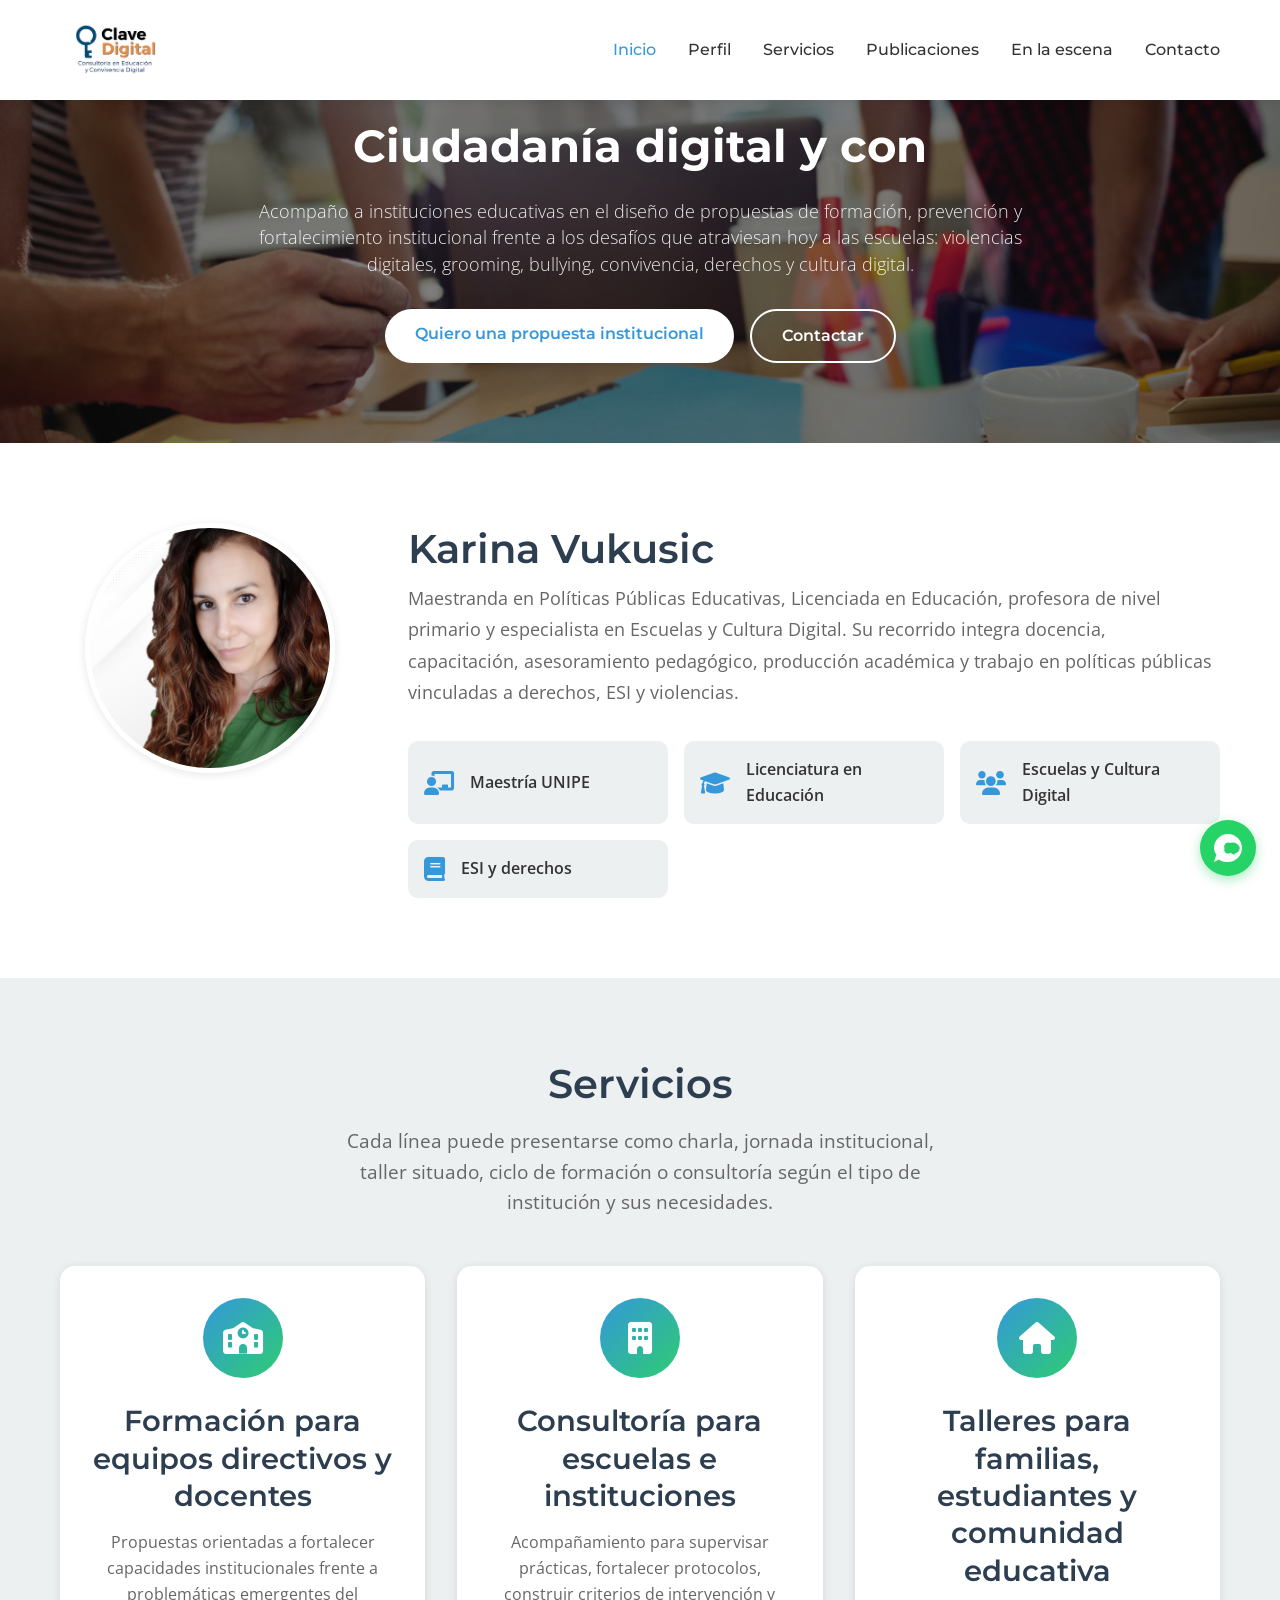
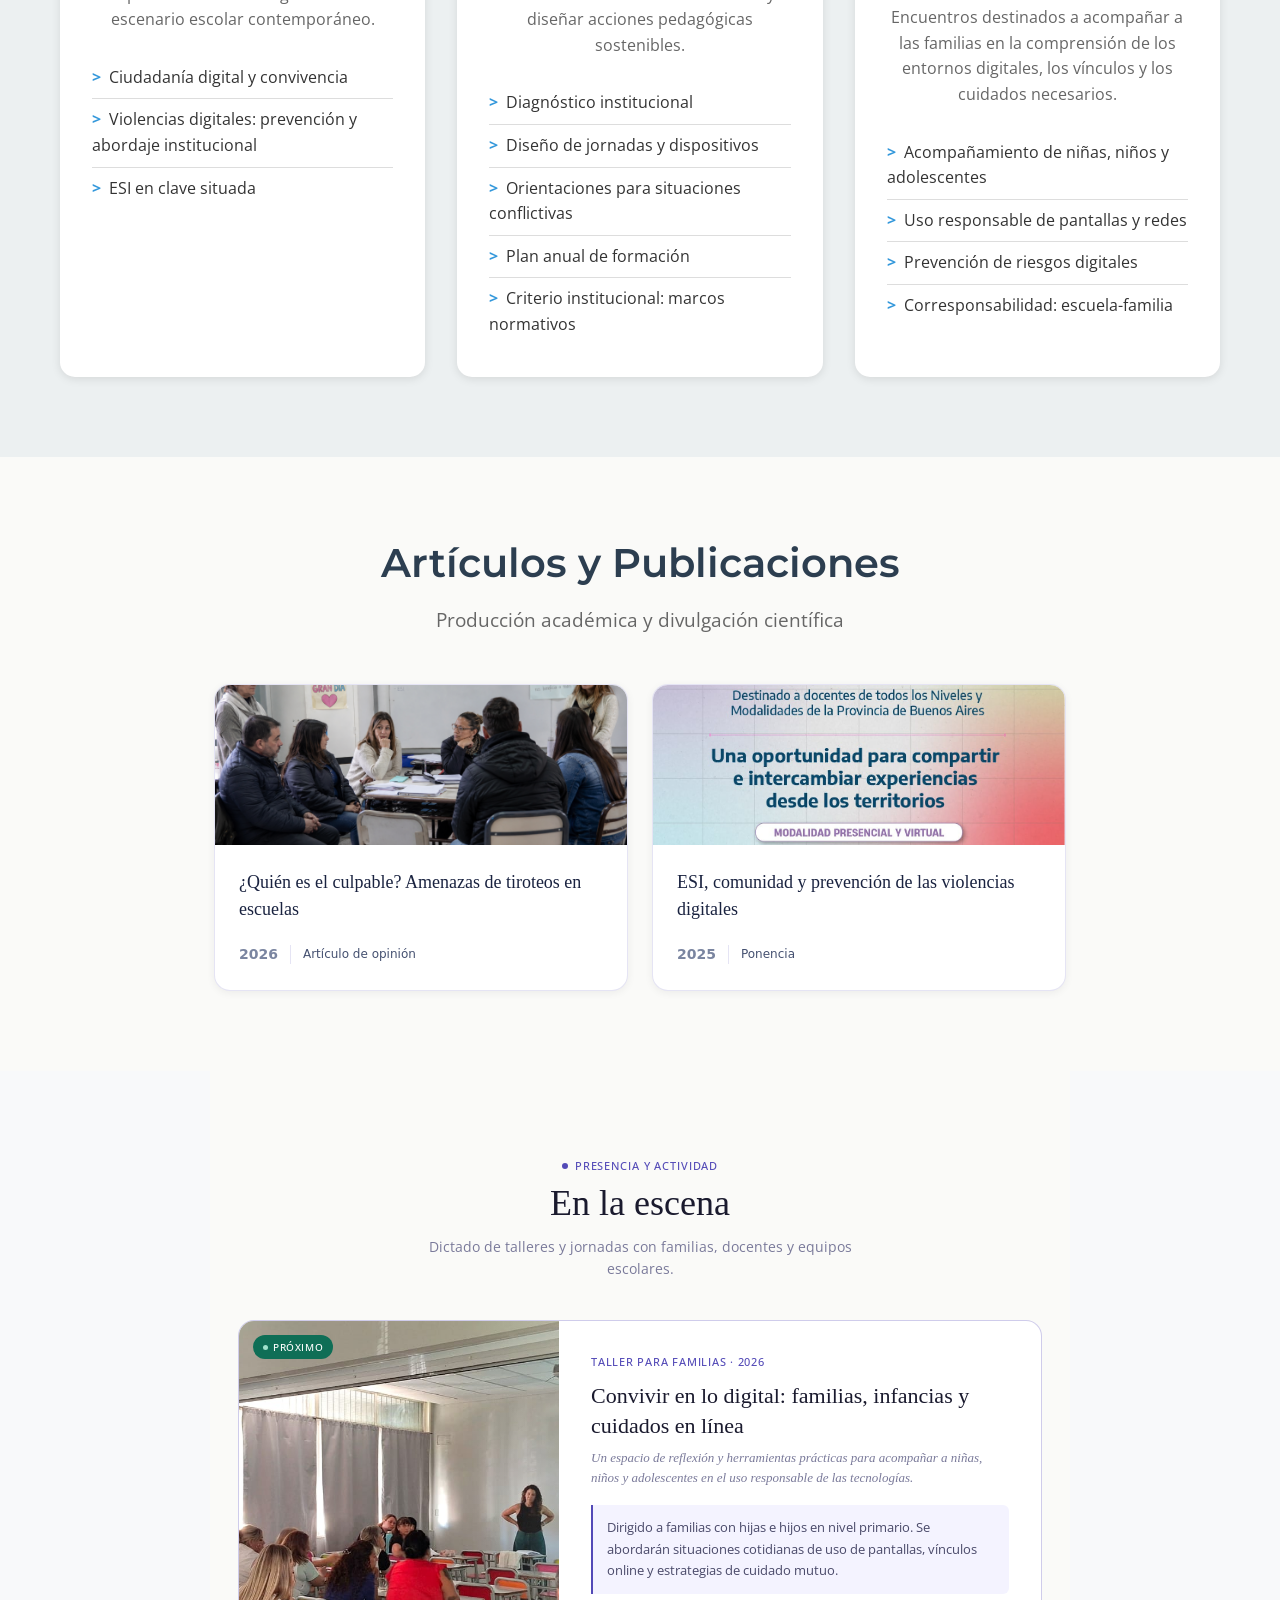
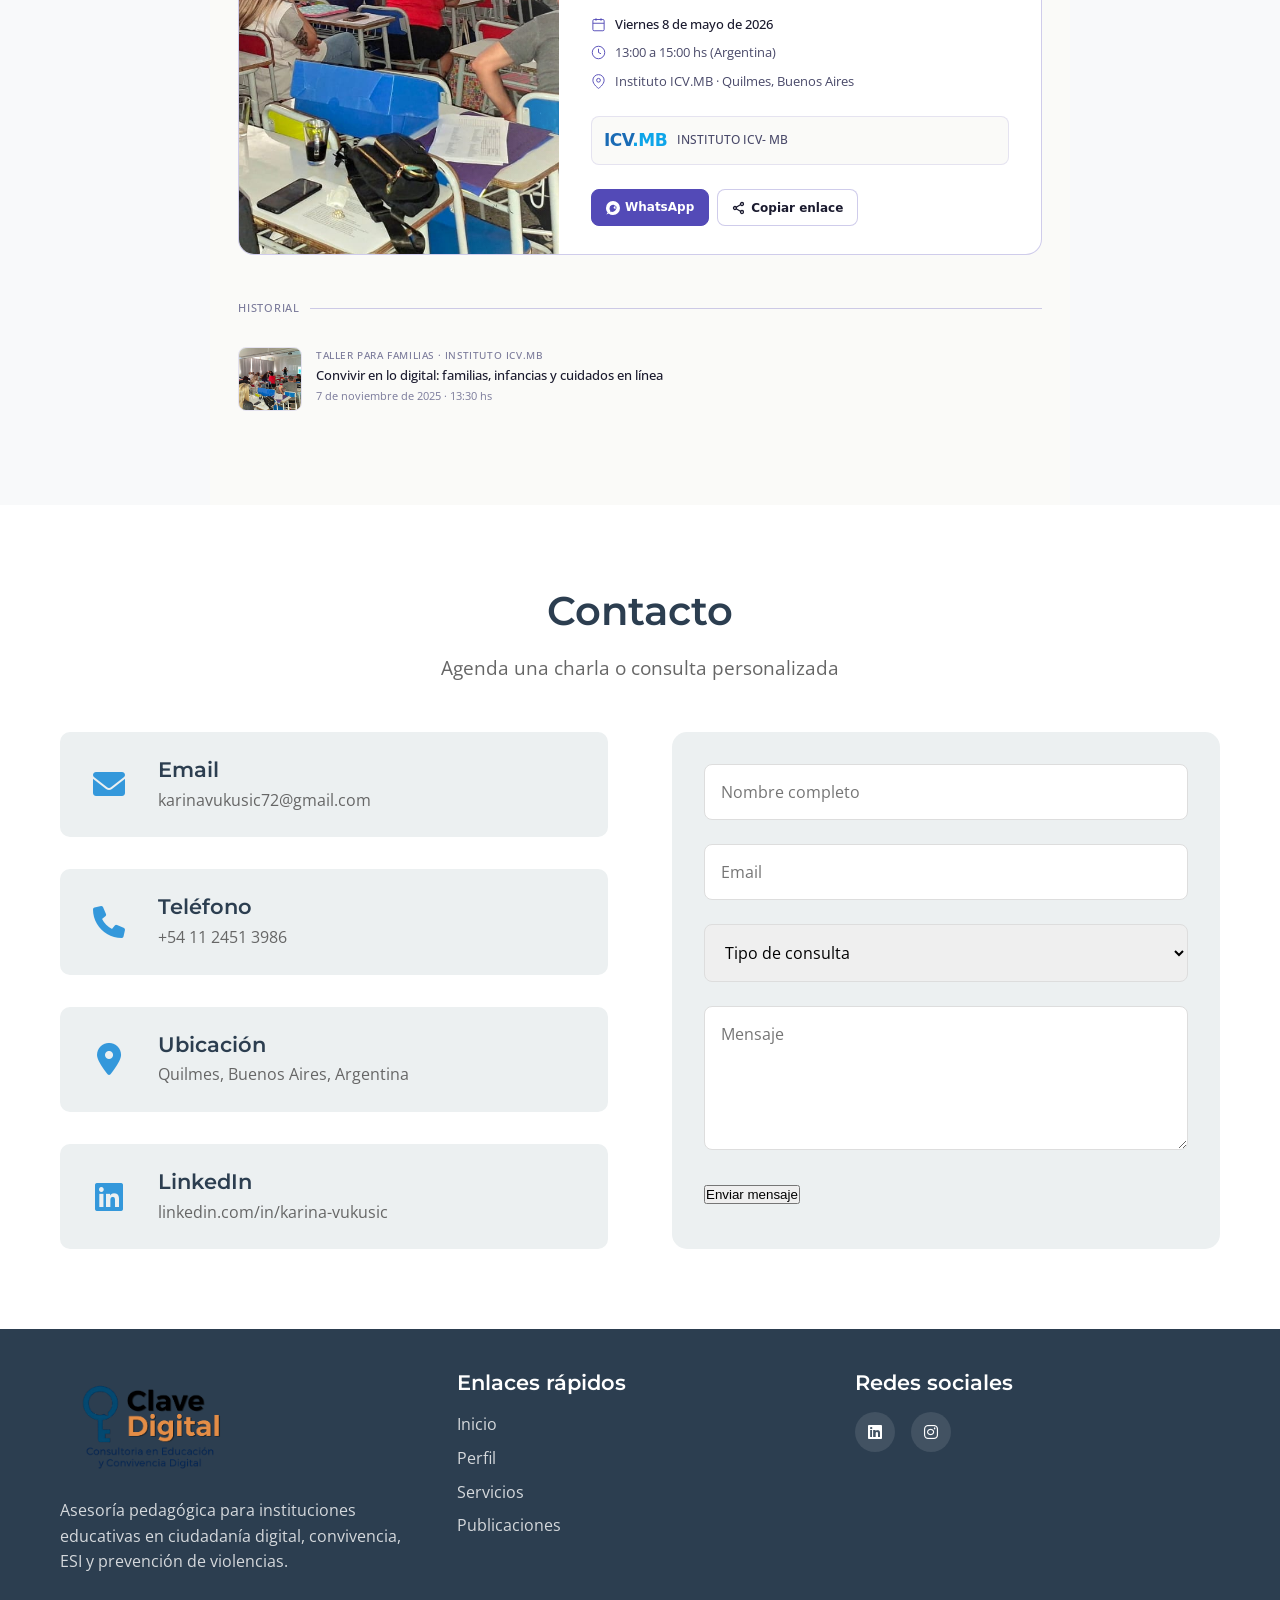
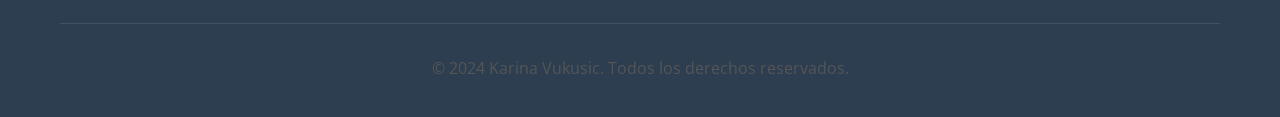
==== commit fb7f0322: "Update index.html" ====
--- a/index.html
+++ b/index.html
@@ -333,27 +333,34 @@
                     </a>
                 </div>
                 <div class="contact-form">
-                    <form>
-                        <div class="form-group">
-                            <input type="text" placeholder="Nombre completo" required>
-                        </div>
-                        <div class="form-group">
-                            <input type="email" placeholder="Email" required>
-                        </div>
-                        <div class="form-group">
-                            <select required>
-                                <option value="">Tipo de consulta</option>
-                                <option value="docentes">Charla para docentes</option>
-                                <option value="familias">Taller para familias</option>
-                                <option value="instituciones">Consultoría institucional</option>
-                                <option value="otro">Otro</option>
+                        <form name="contacto" method="POST" data-netlify="true">
+                          
+                          <input type="hidden" name="form-name" value="contacto">
+                        
+                          <div class="form-group">
+                            <input type="text" name="nombre" placeholder="Nombre completo" required>
+                          </div>
+                        
+                          <div class="form-group">
+                            <input type="email" name="email" placeholder="Email" required>
+                          </div>
+                        
+                          <div class="form-group">
+                            <select name="consulta" required>
+                              <option value="">Tipo de consulta</option>
+                              <option value="docentes">Charla para docentes</option>
+                              <option value="familias">Taller para familias</option>
+                              <option value="instituciones">Consultoría institucional</option>
+                              <option value="otro">Otro</option>
                             </select>
-                        </div>
-                        <div class="form-group">
-                            <textarea placeholder="Mensaje" rows="5" required></textarea>
-                        </div>
-                        <button type="submit" class="btn btn-primary">Enviar mensaje</button>
-                    </form>
+                          </div>
+                        
+                          <div class="form-group">
+                            <textarea name="mensaje" placeholder="Mensaje" rows="5" required></textarea>
+                          </div>
+                        
+                          <button type="submit">Enviar mensaje</button>
+                        </form>
                 </div>
             </div>
         </div>
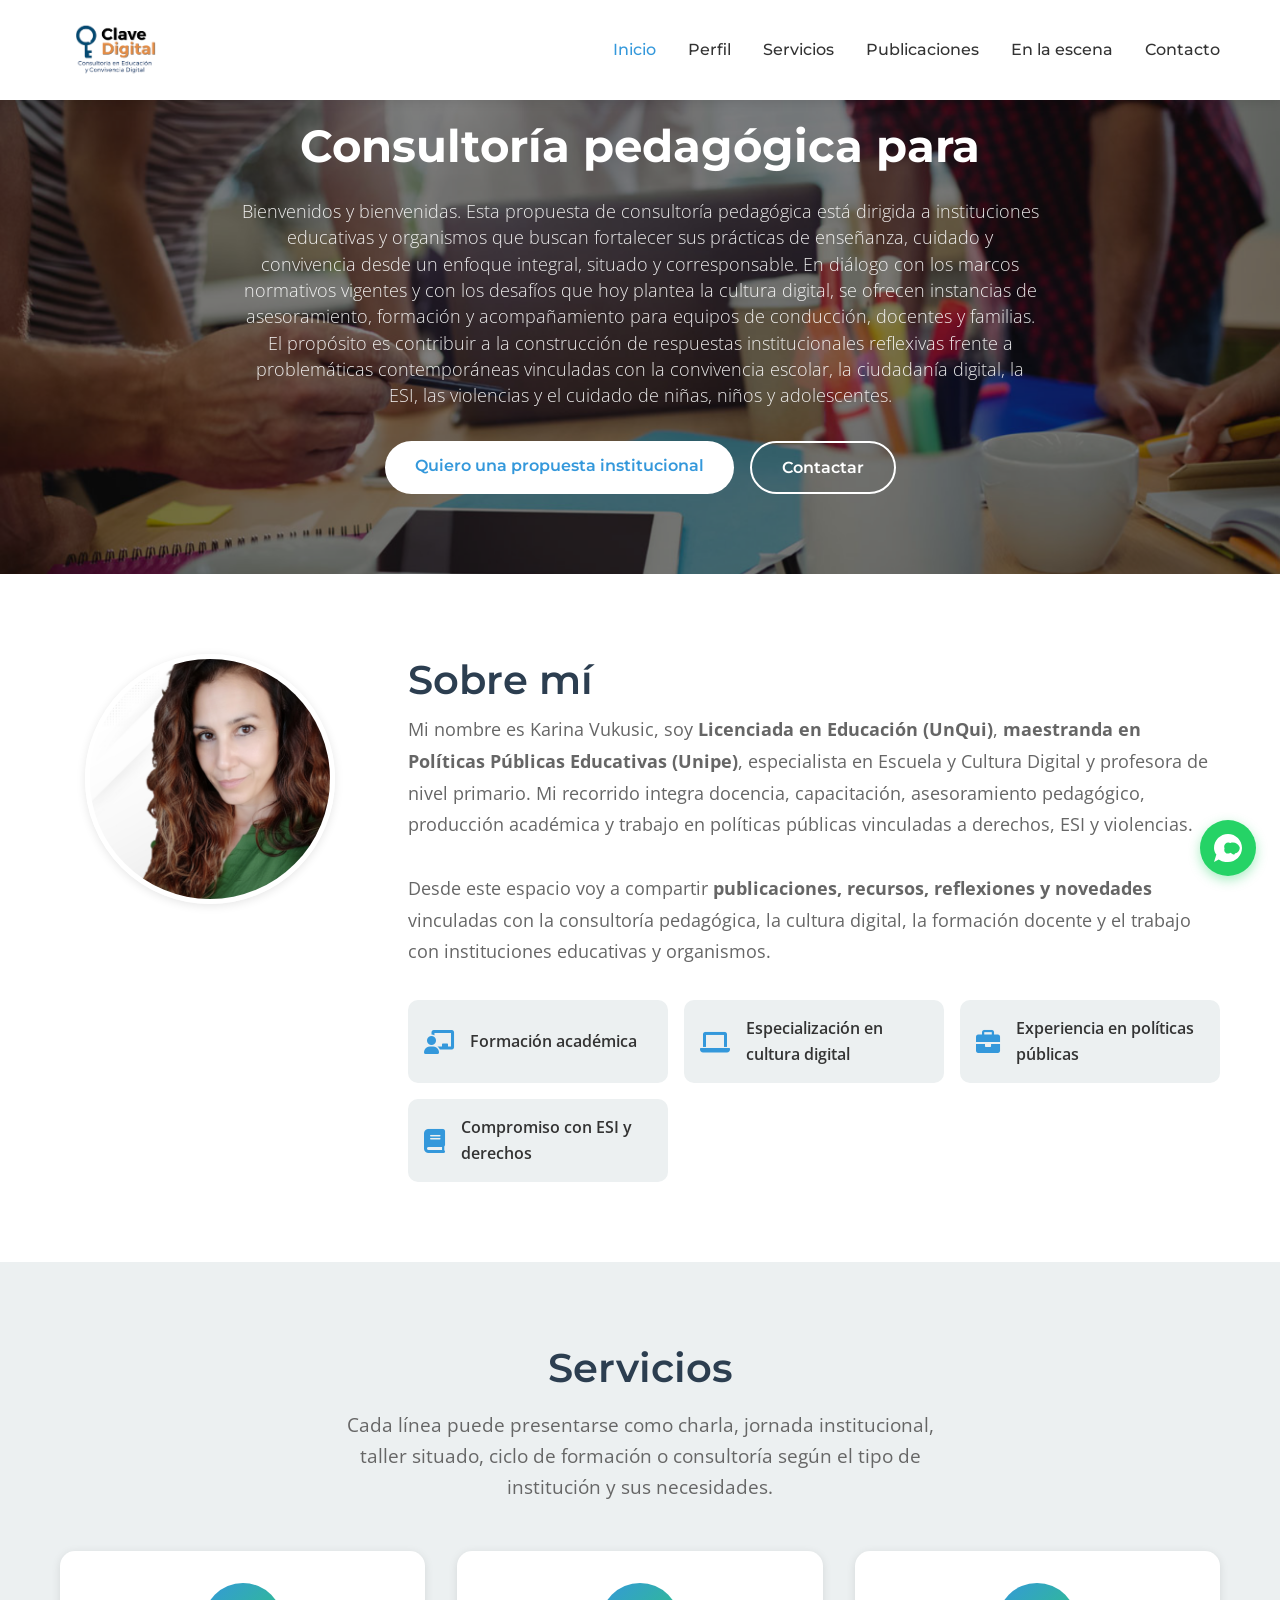
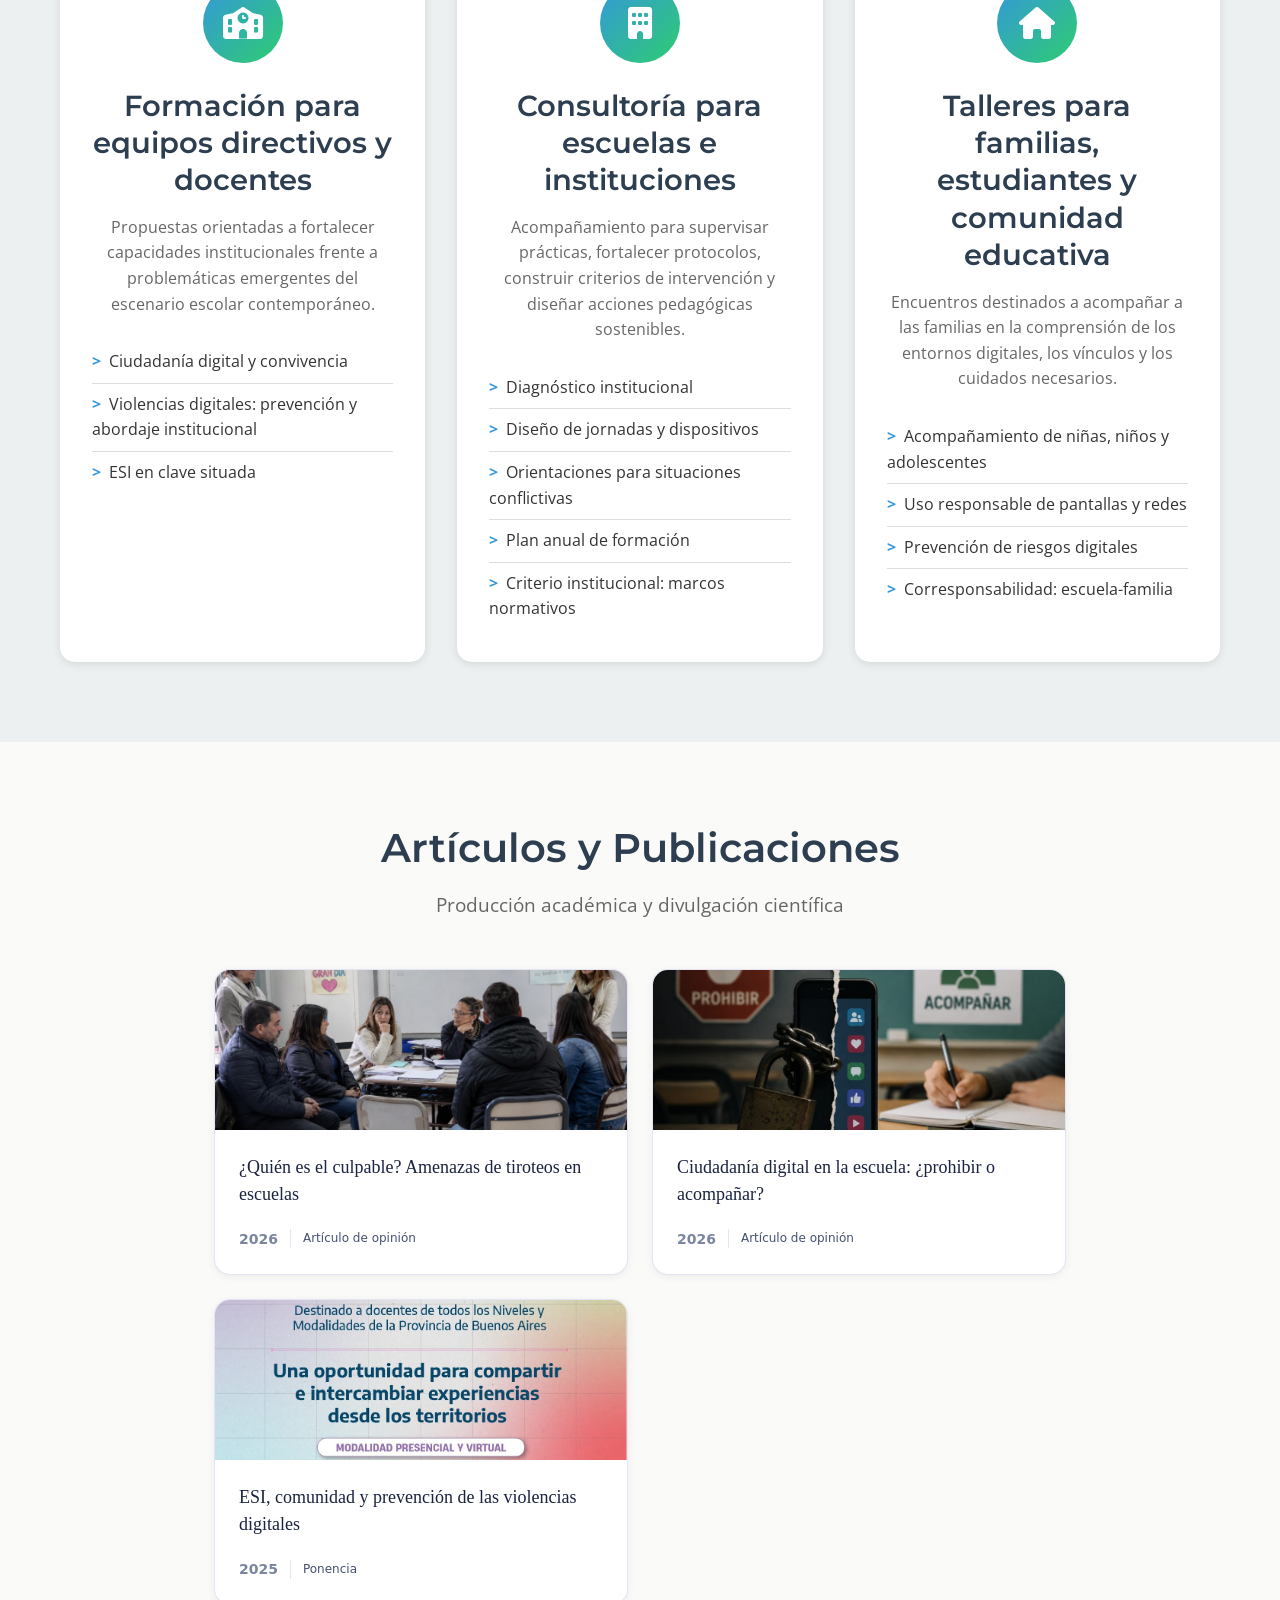
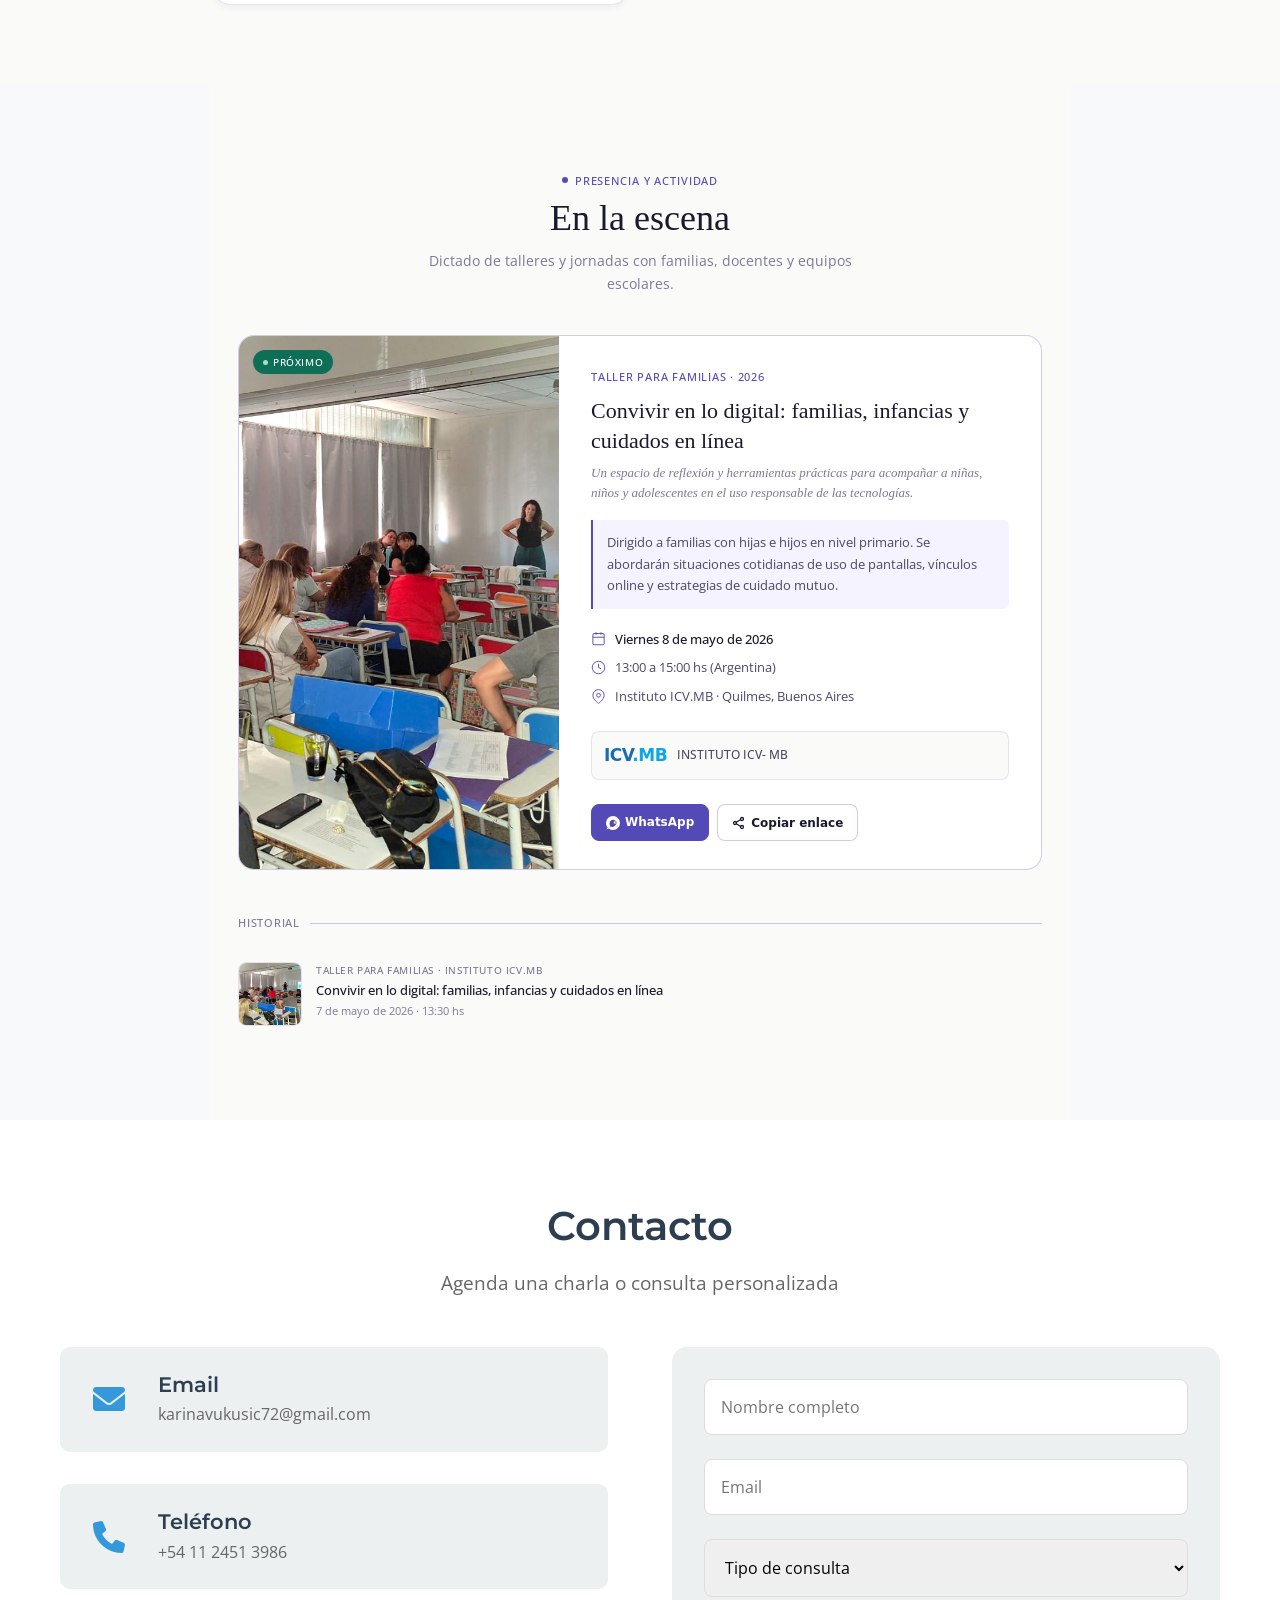
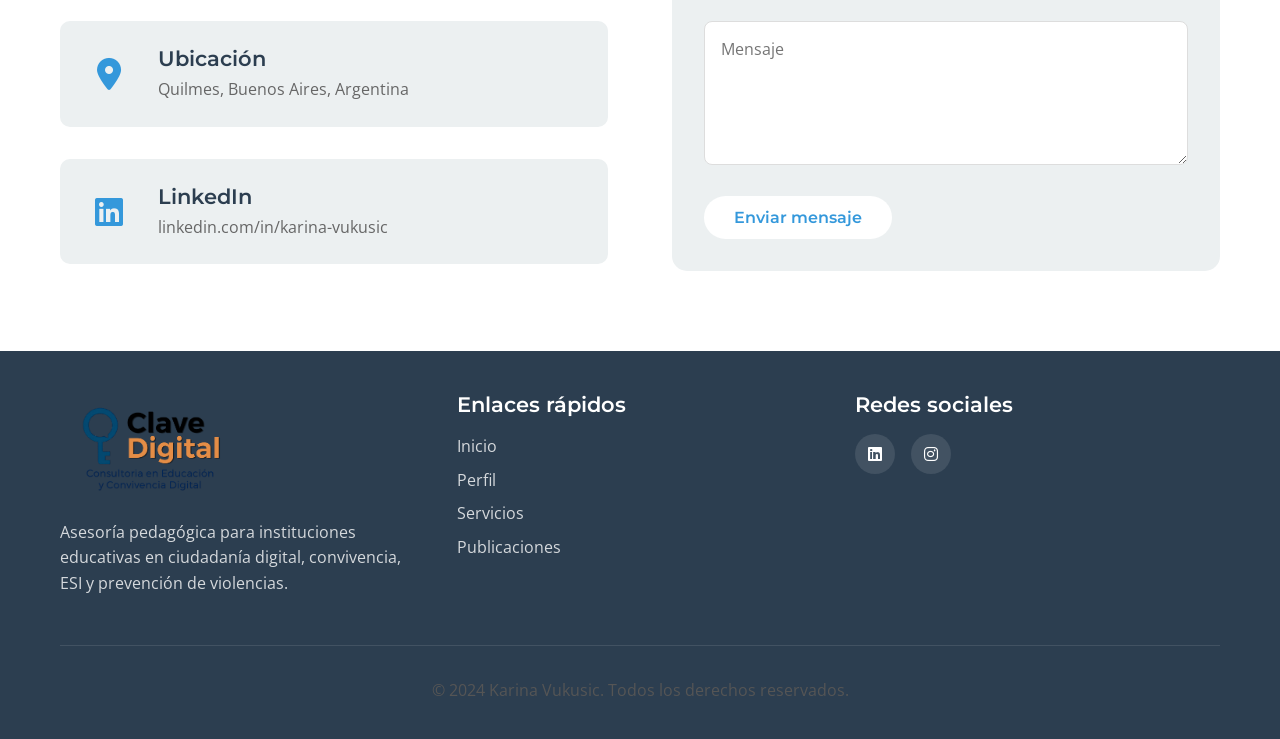
==== commit b13b03b3: "Mejora: nueva estructura Hero y Profile con propuesta institucional y sobre mí" ====
--- a/index.html
+++ b/index.html
@@ -50,8 +50,8 @@
         <div class="hero-overlay"></div>
         <div class="hero-content">
             <div class="hero-text">
-                <h1>Ciudadanía digital y convivencia escolar con enfoque pedagógico e institucional</h1>
-                <p>Acompaño a instituciones educativas en el diseño de propuestas de formación, prevención y fortalecimiento institucional frente a los desafíos que atraviesan hoy a las escuelas: violencias digitales, grooming, bullying, convivencia, derechos y cultura digital.</p>
+                <h1>Consultoría pedagógica para instituciones educativas</h1>
+                <p>Bienvenidos y bienvenidas. Esta propuesta de consultoría pedagógica está dirigida a instituciones educativas y organismos que buscan fortalecer sus prácticas de enseñanza, cuidado y convivencia desde un enfoque integral, situado y corresponsable. En diálogo con los marcos normativos vigentes y con los desafíos que hoy plantea la cultura digital, se ofrecen instancias de asesoramiento, formación y acompañamiento para equipos de conducción, docentes y familias. El propósito es contribuir a la construcción de respuestas institucionales reflexivas frente a problemáticas contemporáneas vinculadas con la convivencia escolar, la ciudadanía digital, la ESI, las violencias y el cuidado de niñas, niños y adolescentes.</p>
                 <div class="hero-buttons">
                     <a href="#servicios" class="btn btn-primary">Quiero una propuesta institucional</a>
                     <a href="https://wa.link/uud4u9" target="_blank" rel="noopener" class="btn btn-secondary">Contactar</a>
@@ -68,26 +68,29 @@
                     <img src="foto-perfil.png" alt="Karina Vukusic" class="profile-img">
                 </div>
                 <div class="profile-info">
-                    <h2>Karina Vukusic</h2>
+                    <h2>Sobre mí</h2>
                     <p class="profile-description">
-                        Maestranda en Políticas Públicas Educativas, Licenciada en Educación, profesora de nivel primario y especialista en Escuelas y Cultura Digital. Su recorrido integra docencia, capacitación, asesoramiento pedagógico, producción académica y trabajo en políticas públicas vinculadas a derechos, ESI y violencias.
+                        Mi nombre es Karina Vukusic, soy <strong>Licenciada en Educación (UnQui)</strong>, <strong>maestranda en Políticas Públicas Educativas (Unipe)</strong>, especialista en Escuela y Cultura Digital y profesora de nivel primario. Mi recorrido integra docencia, capacitación, asesoramiento pedagógico, producción académica y trabajo en políticas públicas vinculadas a derechos, ESI y violencias.
+                    </p>
+                    <p class="profile-description">
+                        Desde este espacio voy a compartir <strong>publicaciones, recursos, reflexiones y novedades</strong> vinculadas con la consultoría pedagógica, la cultura digital, la formación docente y el trabajo con instituciones educativas y organismos.
                     </p>
                     <div class="profile-highlights">
                         <div class="highlight-item">
                             <i class="fas fa-chalkboard-teacher"></i>
-                            <span>Maestría UNIPE</span>
+                            <span>Formación académica</span>
                         </div>
                         <div class="highlight-item">
-                            <i class="fas fa-graduation-cap"></i>
-                            <span>Licenciatura en Educación</span>
+                            <i class="fas fa-laptop"></i>
+                            <span>Especialización en cultura digital</span>
                         </div>
                         <div class="highlight-item">
-                            <i class="fas fa-users"></i>
-                            <span>Escuelas y Cultura Digital</span>
+                            <i class="fas fa-briefcase"></i>
+                            <span>Experiencia en políticas públicas</span>
                         </div>
                         <div class="highlight-item">
                             <i class="fas fa-book"></i>
-                            <span>ESI y derechos</span>
+                            <span>Compromiso con ESI y derechos</span>
                         </div>
                     </div>
                 </div>
@@ -170,7 +173,21 @@
                 </div>
             </a>
             
-            <!-- Card 2 - Ponencia 2025 -->
+            <!-- Card 2 - Artículo 2026 -->
+            <a href="ciudadania-digital.html" class="pub-card">
+                <div class="pub-card-header pub-card-header-image">
+                    <img src="ciudadania-digital.jpeg" alt="Ciudadanía digital en la escuela">
+                </div>
+                <div class="pub-card-body">
+                    <h3>Ciudadanía digital en la escuela: ¿prohibir o acompañar?</h3>
+                    <div class="pub-card-meta">
+                        <span class="pub-card-year">2026</span>
+                        <span class="pub-card-type">Artículo de opinión</span>
+                    </div>
+                </div>
+            </a>
+            
+            <!-- Card 3 - Ponencia 2025 -->
             <a href="ponencia-esi.html" class="pub-card">
                 <div class="pub-card-header pub-card-header-image">
                     <img src="congreso.jpg" alt="Congreso Provincial de ESI">
@@ -267,12 +284,12 @@
 
         <div class="past-event">
             <div class="past-flyer">
-                <img src="charlas.jpeg" alt="Flyer taller noviembre 2025" />
+                <img src="charlas.jpeg" alt="Flyer taller noviembre 2026" />
             </div>
             <div class="past-body">
                 <div class="past-type">Taller para familias · Instituto ICV.MB</div>
                 <div class="past-title">Convivir en lo digital: familias, infancias y cuidados en línea</div>
-                <div class="past-meta">7 de noviembre de 2025 · 13:30 hs</div>
+                <div class="past-meta">7 de mayo de 2026 · 13:30 hs</div>
             </div>
         </div>
 
@@ -333,34 +350,27 @@
                     </a>
                 </div>
                 <div class="contact-form">
-                        <form name="contacto" method="POST" data-netlify="true">
-                          
-                          <input type="hidden" name="form-name" value="contacto">
-                        
-                          <div class="form-group">
-                            <input type="text" name="nombre" placeholder="Nombre completo" required>
-                          </div>
-                        
-                          <div class="form-group">
-                            <input type="email" name="email" placeholder="Email" required>
-                          </div>
-                        
-                          <div class="form-group">
-                            <select name="consulta" required>
-                              <option value="">Tipo de consulta</option>
-                              <option value="docentes">Charla para docentes</option>
-                              <option value="familias">Taller para familias</option>
-                              <option value="instituciones">Consultoría institucional</option>
-                              <option value="otro">Otro</option>
+                    <form>
+                        <div class="form-group">
+                            <input type="text" placeholder="Nombre completo" required>
+                        </div>
+                        <div class="form-group">
+                            <input type="email" placeholder="Email" required>
+                        </div>
+                        <div class="form-group">
+                            <select required>
+                                <option value="">Tipo de consulta</option>
+                                <option value="docentes">Charla para docentes</option>
+                                <option value="familias">Taller para familias</option>
+                                <option value="instituciones">Consultoría institucional</option>
+                                <option value="otro">Otro</option>
                             </select>
-                          </div>
-                        
-                          <div class="form-group">
-                            <textarea name="mensaje" placeholder="Mensaje" rows="5" required></textarea>
-                          </div>
-                        
-                          <button type="submit">Enviar mensaje</button>
-                        </form>
+                        </div>
+                        <div class="form-group">
+                            <textarea placeholder="Mensaje" rows="5" required></textarea>
+                        </div>
+                        <button type="submit" class="btn btn-primary">Enviar mensaje</button>
+                    </form>
                 </div>
             </div>
         </div>
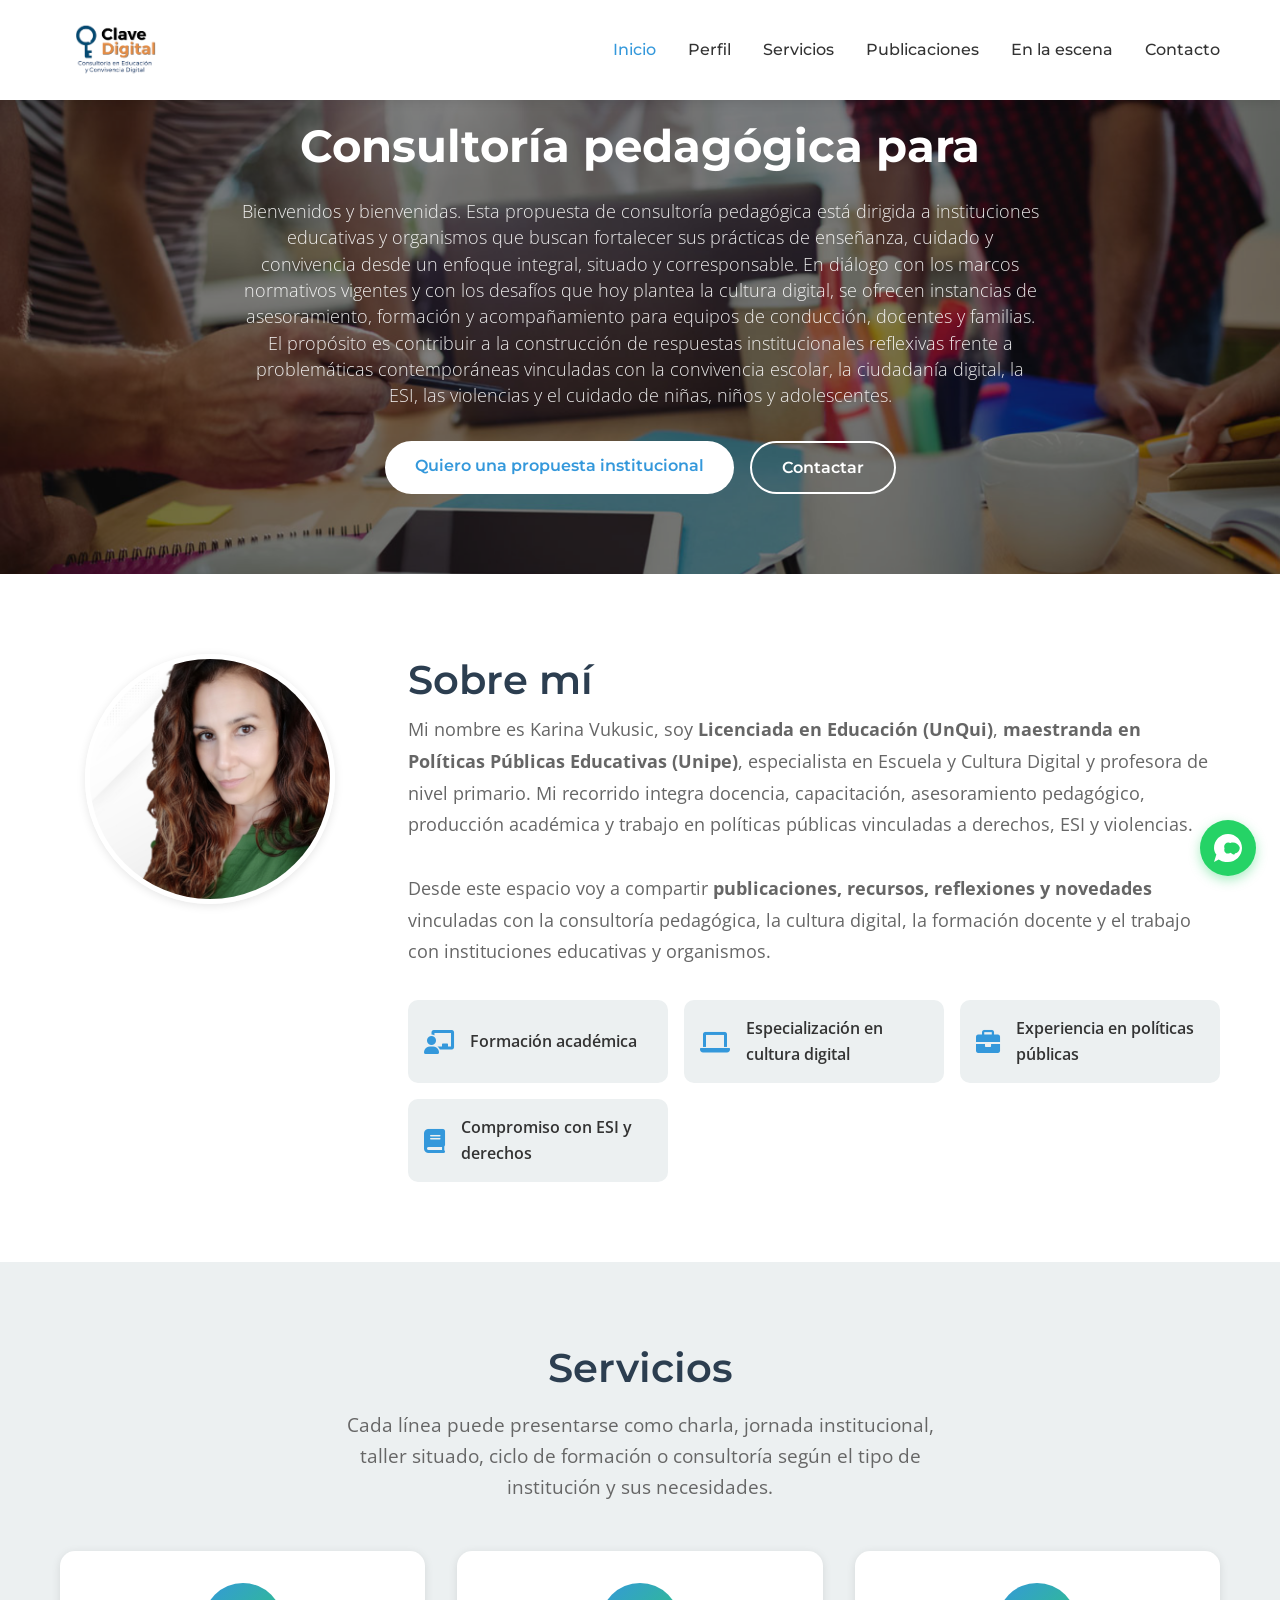
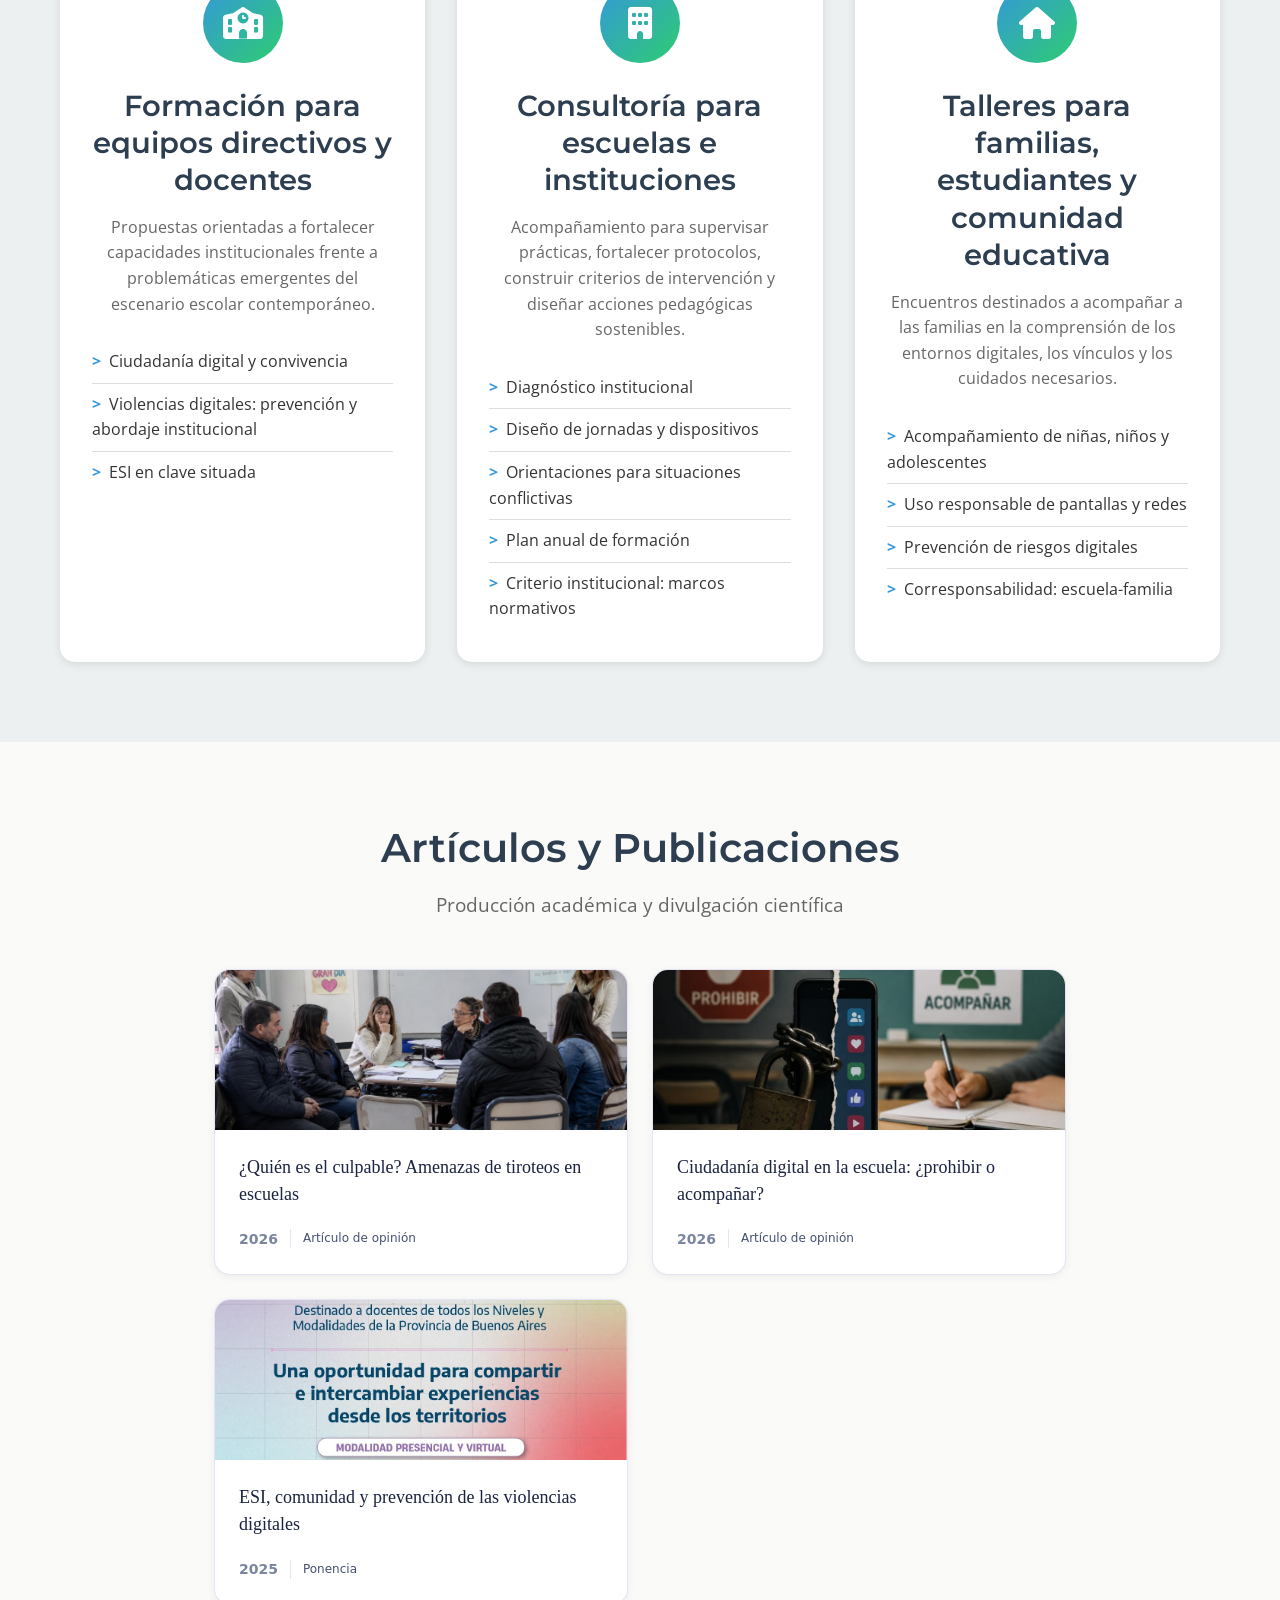
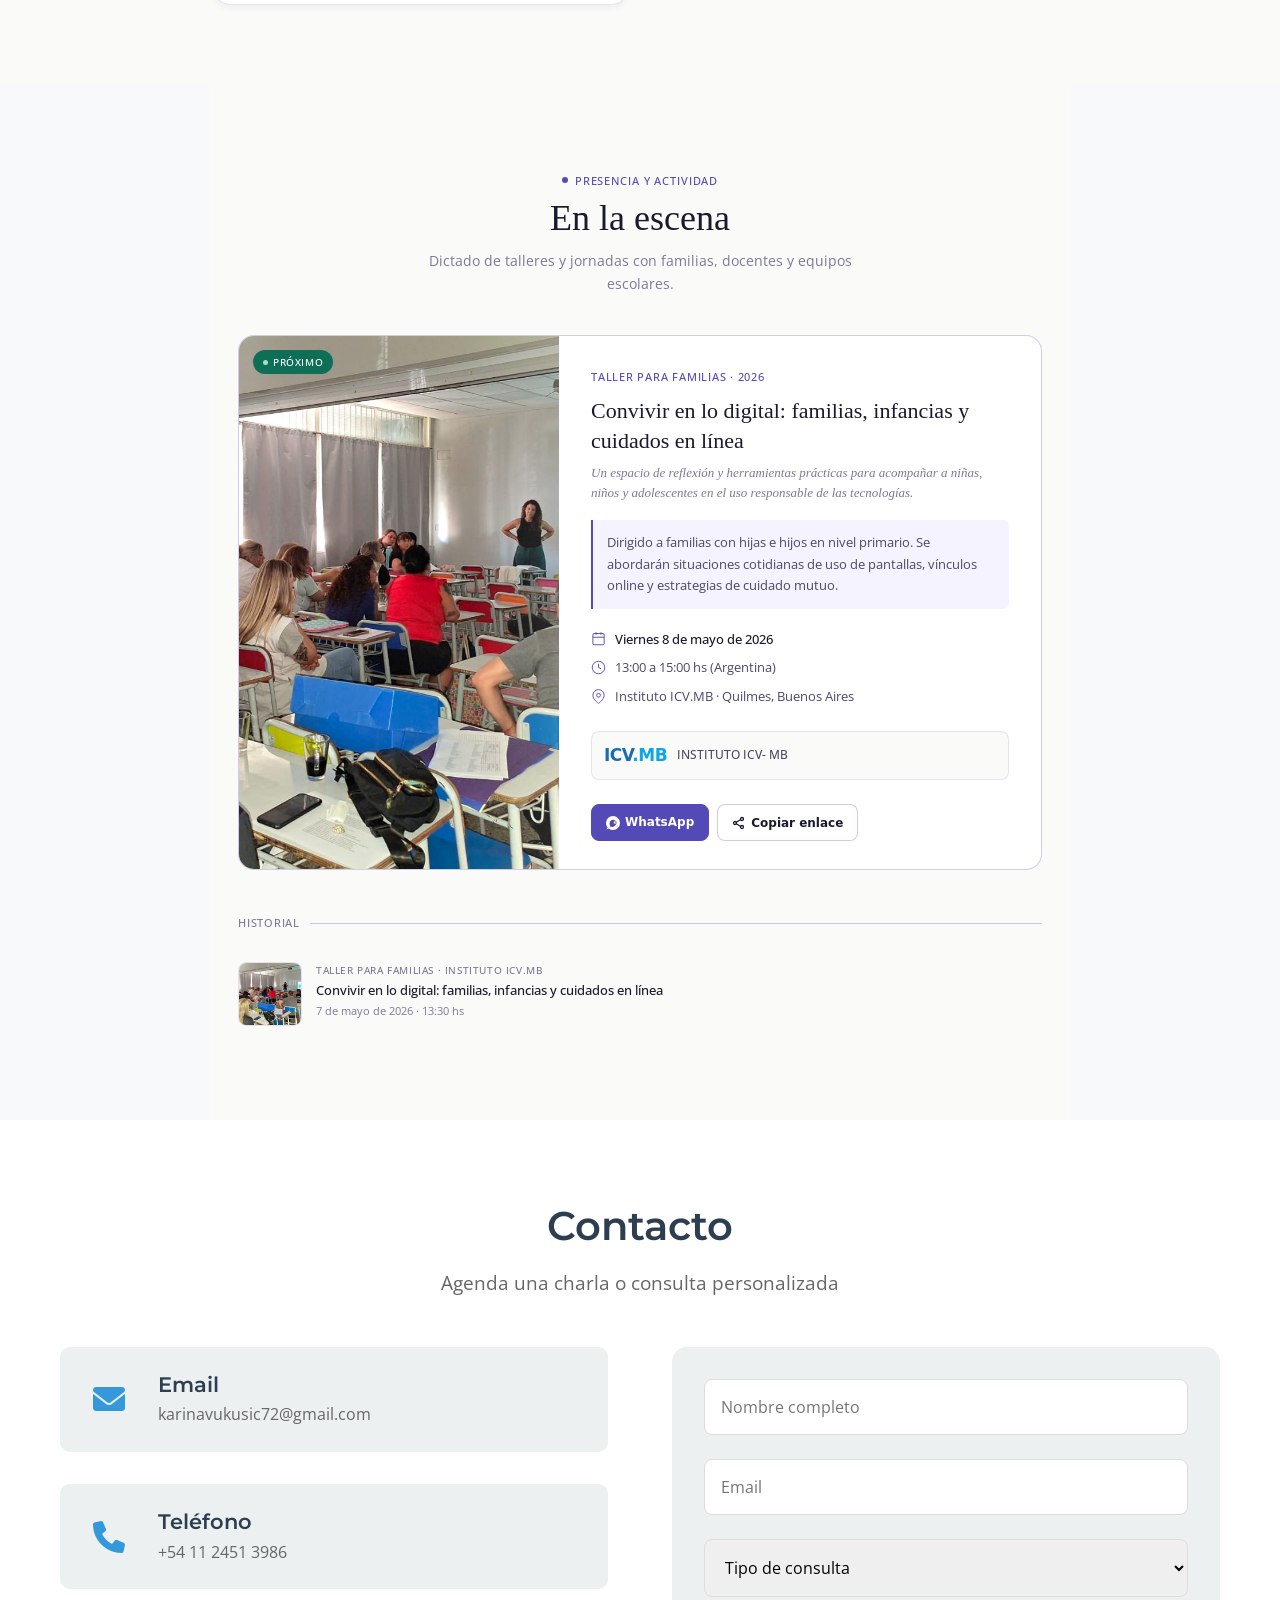
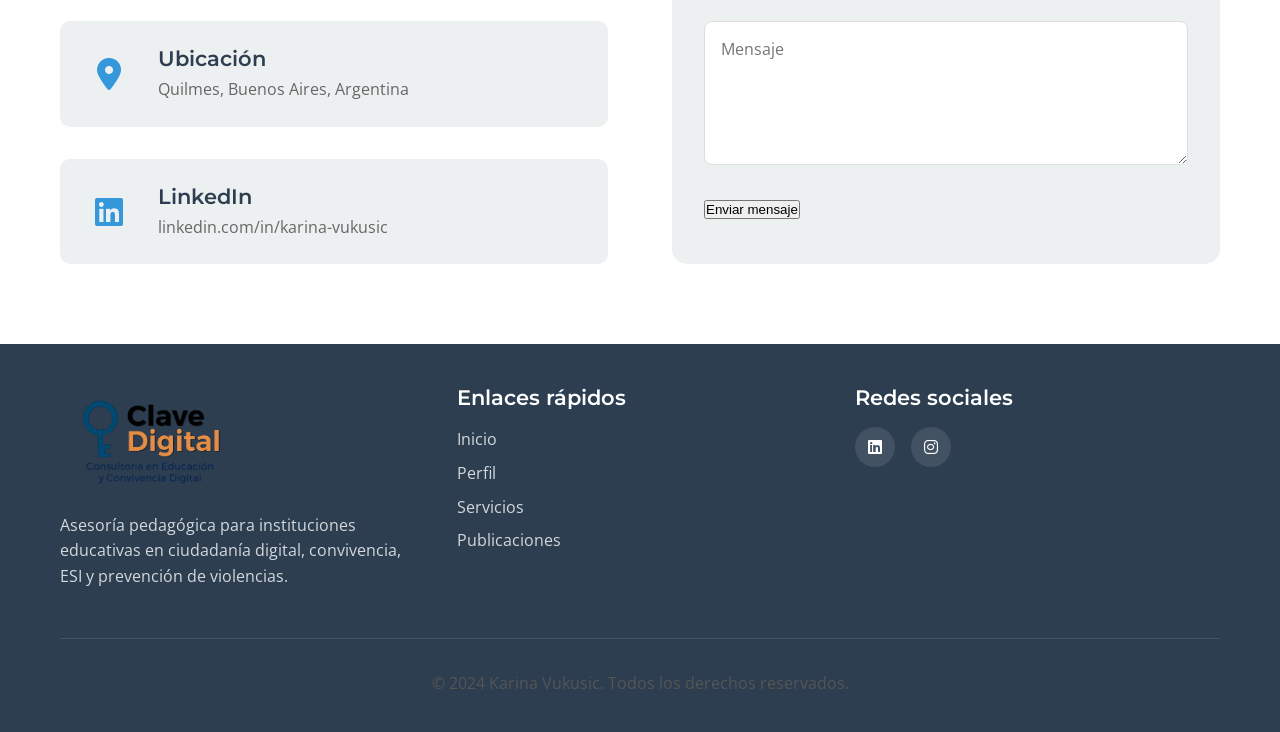
==== commit 3400fb36: "Mejora: nueva estructura Hero y Profile con propuesta institucional y sobre mí" ====
--- a/index.html
+++ b/index.html
@@ -350,27 +350,34 @@
                     </a>
                 </div>
                 <div class="contact-form">
-                    <form>
-                        <div class="form-group">
-                            <input type="text" placeholder="Nombre completo" required>
-                        </div>
-                        <div class="form-group">
-                            <input type="email" placeholder="Email" required>
-                        </div>
-                        <div class="form-group">
-                            <select required>
-                                <option value="">Tipo de consulta</option>
-                                <option value="docentes">Charla para docentes</option>
-                                <option value="familias">Taller para familias</option>
-                                <option value="instituciones">Consultoría institucional</option>
-                                <option value="otro">Otro</option>
+                        <form name="contacto" method="POST" data-netlify="true">
+                          
+                          <input type="hidden" name="form-name" value="contacto">
+                        
+                          <div class="form-group">
+                            <input type="text" name="nombre" placeholder="Nombre completo" required>
+                          </div>
+                        
+                          <div class="form-group">
+                            <input type="email" name="email" placeholder="Email" required>
+                          </div>
+                        
+                          <div class="form-group">
+                            <select name="consulta" required>
+                              <option value="">Tipo de consulta</option>
+                              <option value="docentes">Charla para docentes</option>
+                              <option value="familias">Taller para familias</option>
+                              <option value="instituciones">Consultoría institucional</option>
+                              <option value="otro">Otro</option>
                             </select>
-                        </div>
-                        <div class="form-group">
-                            <textarea placeholder="Mensaje" rows="5" required></textarea>
-                        </div>
-                        <button type="submit" class="btn btn-primary">Enviar mensaje</button>
-                    </form>
+                          </div>
+                        
+                          <div class="form-group">
+                            <textarea name="mensaje" placeholder="Mensaje" rows="5" required></textarea>
+                          </div>
+                        
+                          <button type="submit">Enviar mensaje</button>
+                        </form>
                 </div>
             </div>
         </div>
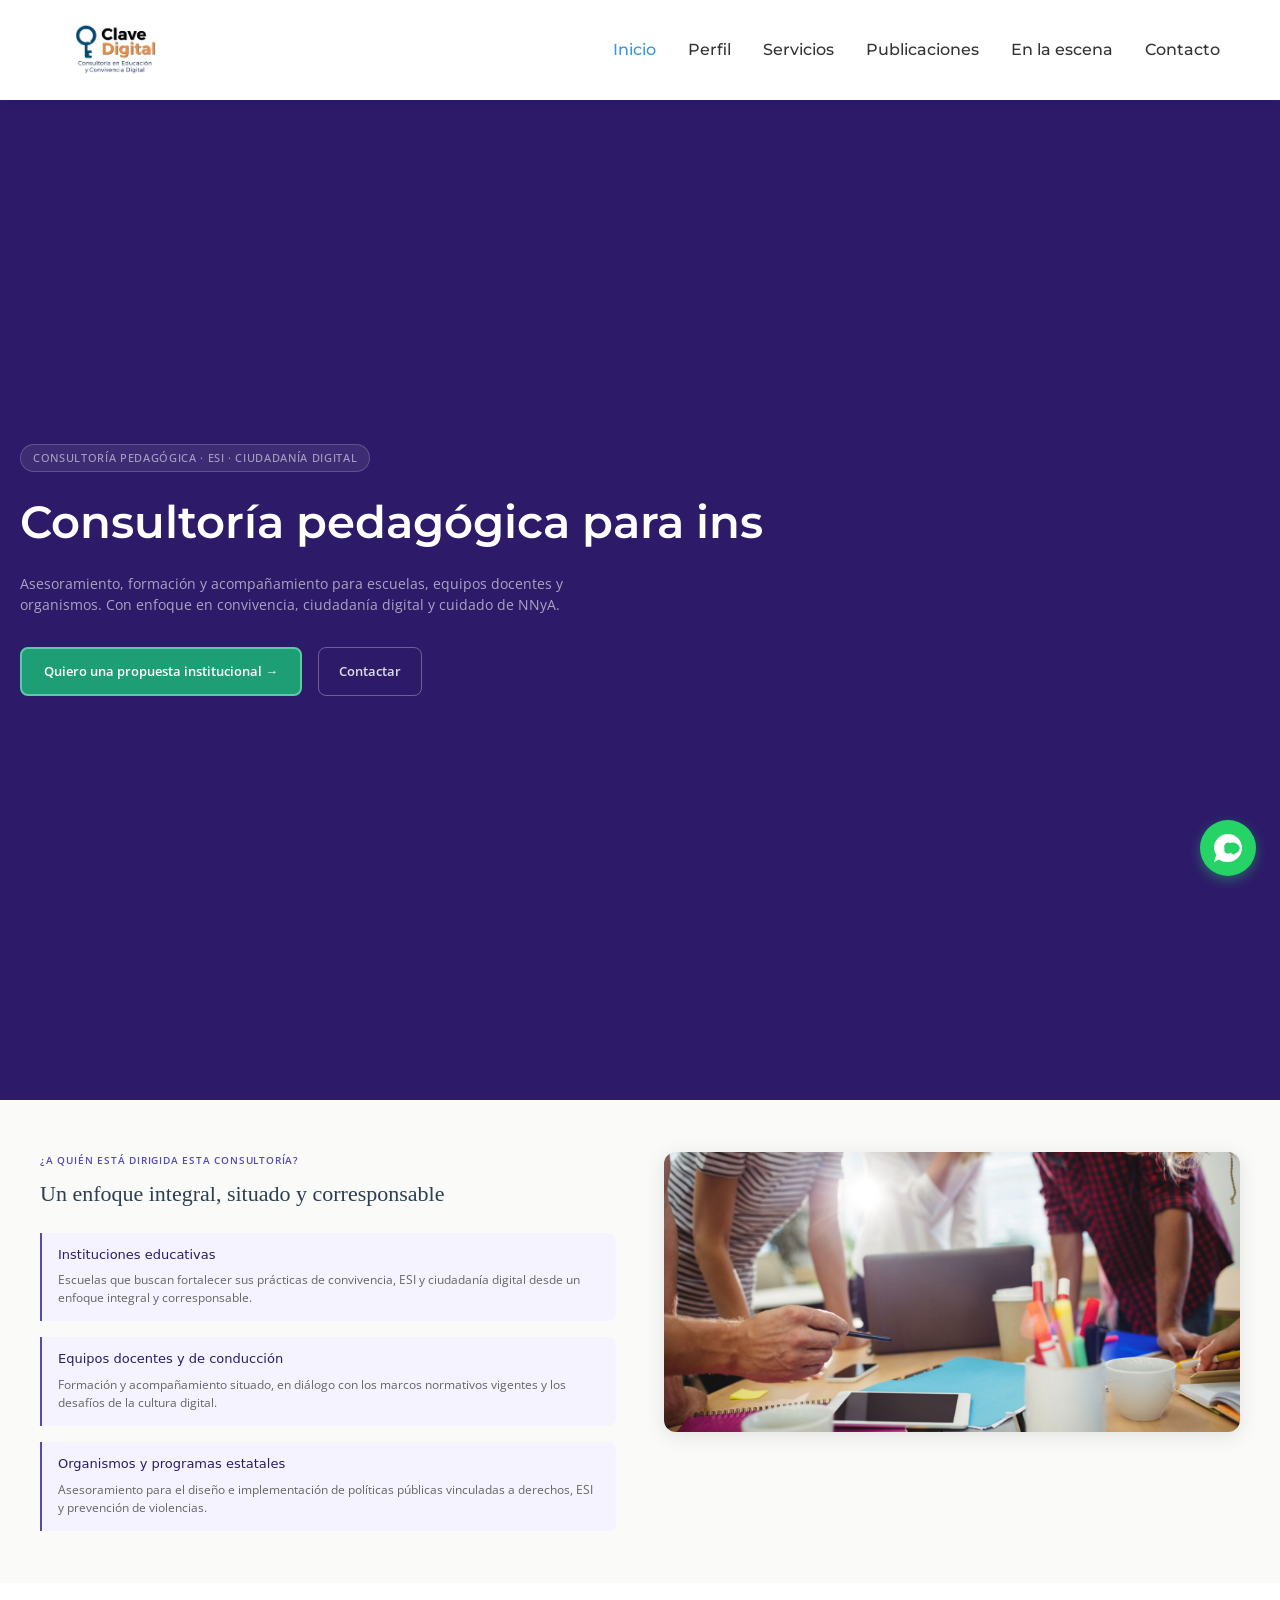
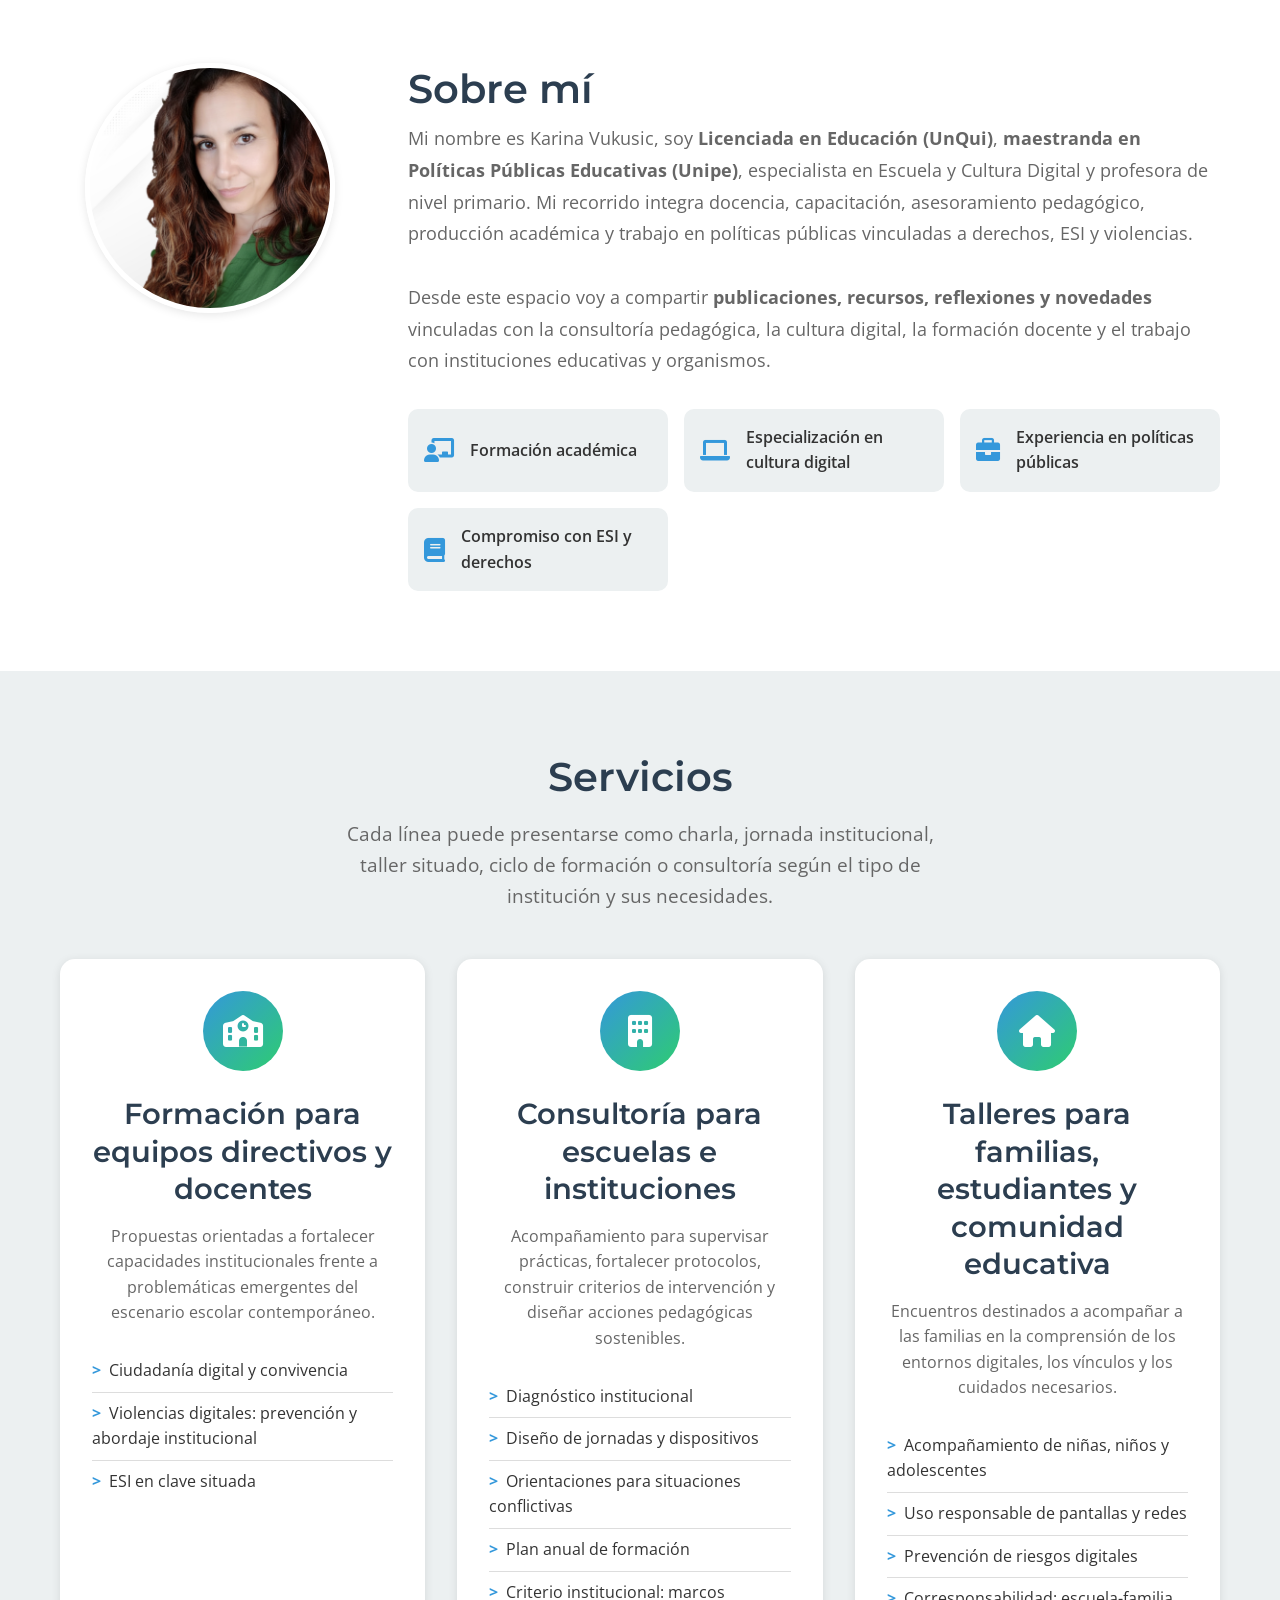
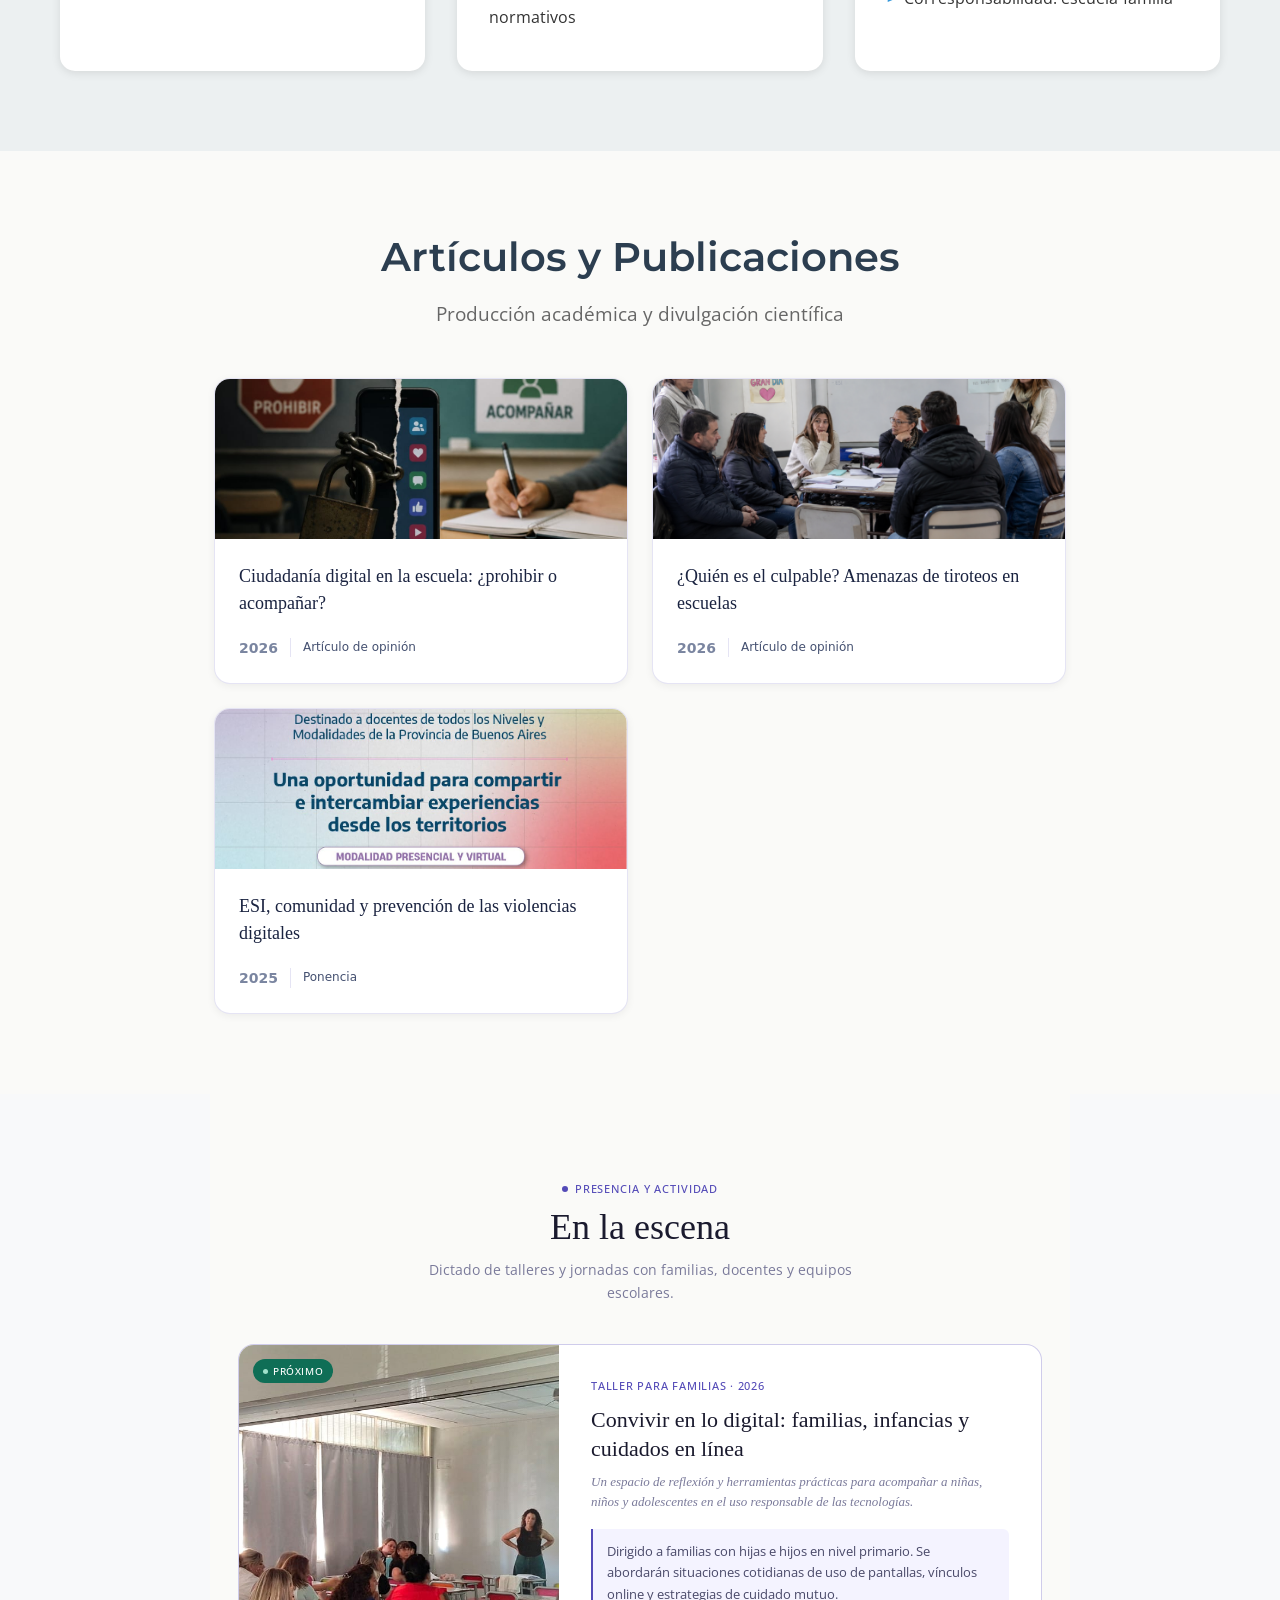
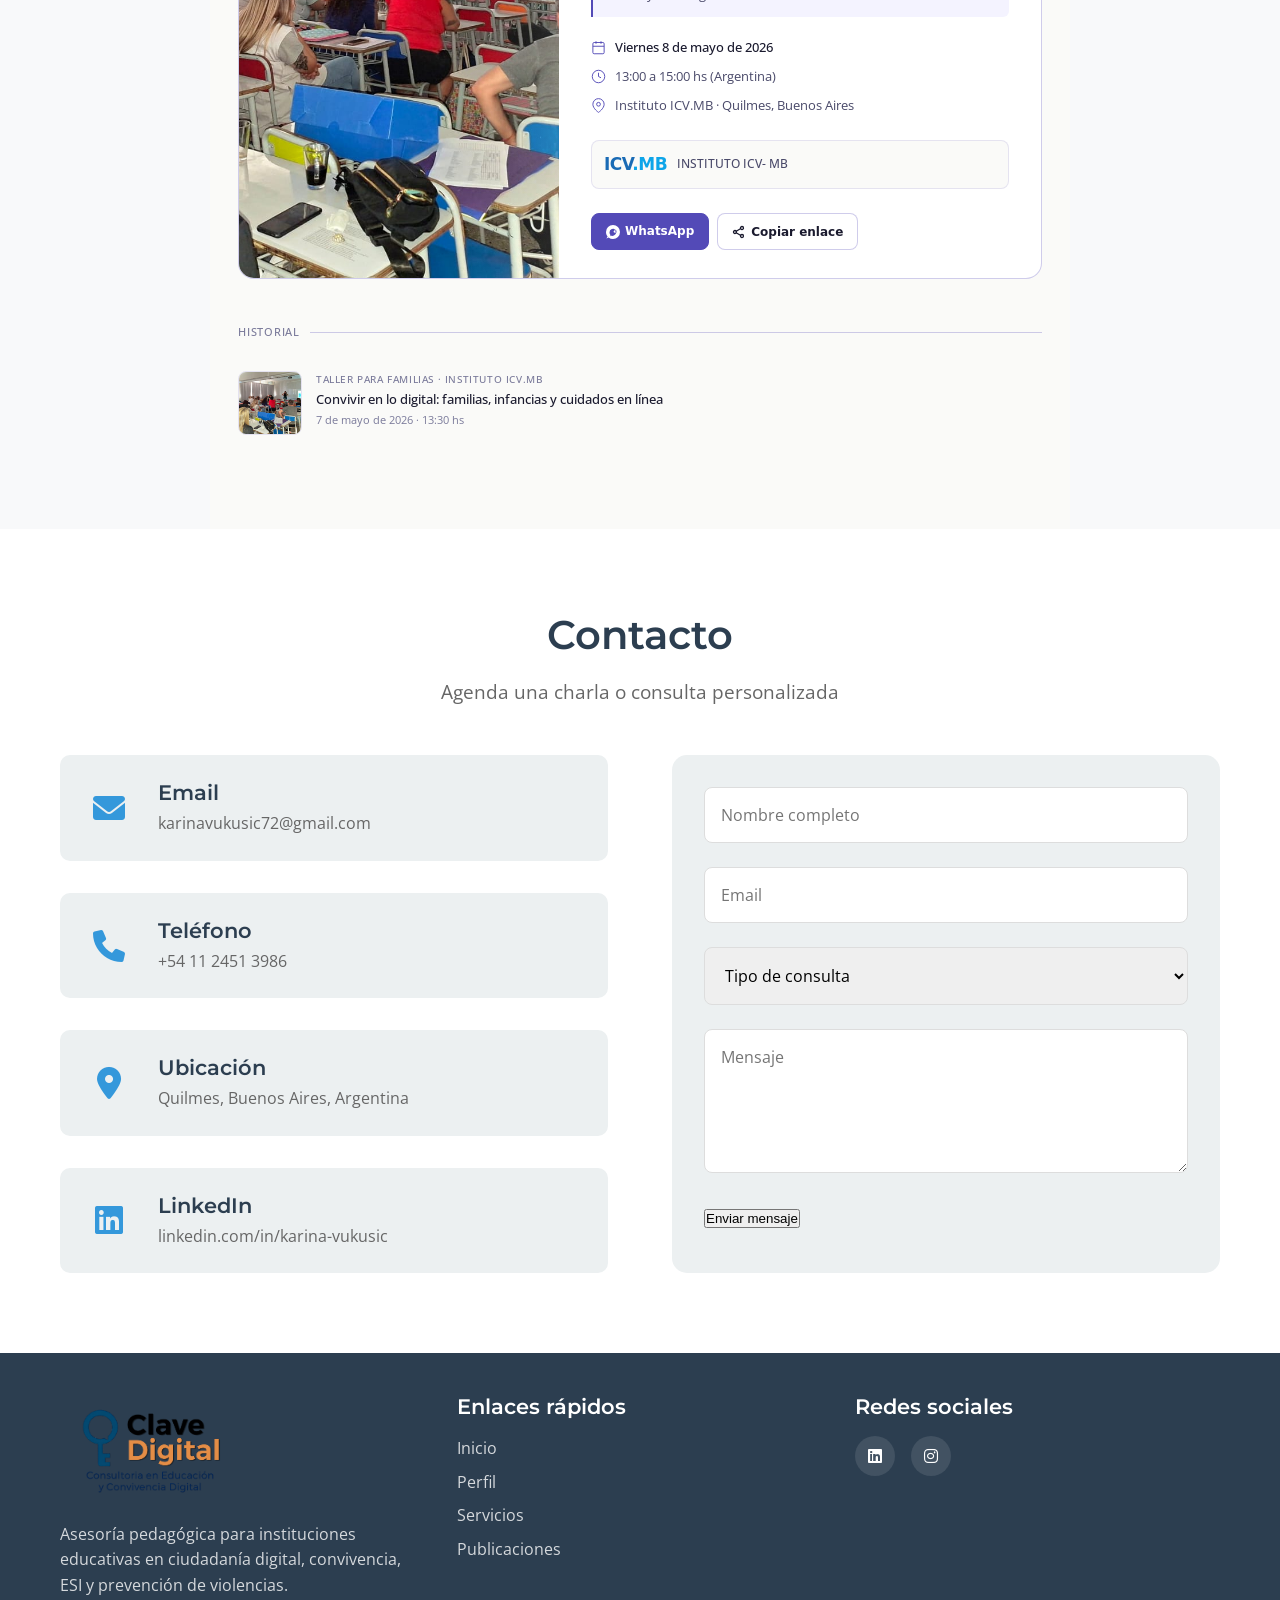
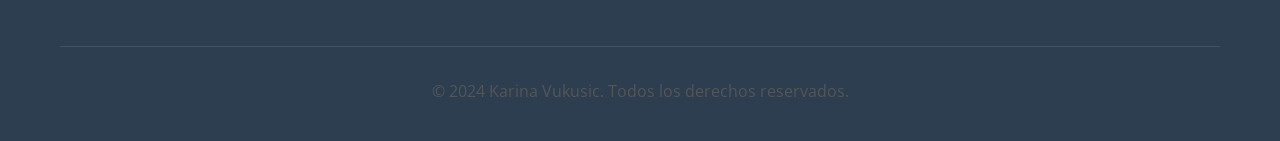
==== commit 57c72670: "Rediseño: hero con fondo sólido y nueva sección extended con 2 columnas" ====
--- a/index.html
+++ b/index.html
@@ -36,25 +36,43 @@
 
     <!-- Hero Section -->
     <section id="inicio" class="hero">
-        <div class="hero-carousel">
-            <div class="carousel-slide active">
-                <img src="hero-1.png" alt="Hero 1">
-            </div>
-            <div class="carousel-slide">
-                <img src="hero-2.png" alt="Hero 2">
-            </div>
-            <div class="carousel-slide">
-                <img src="hero-3.png" alt="Hero 3">
-            </div>
-        </div>
-        <div class="hero-overlay"></div>
         <div class="hero-content">
             <div class="hero-text">
+                <div class="hero-chip">Consultoría pedagógica · ESI · Ciudadanía digital</div>
                 <h1>Consultoría pedagógica para instituciones educativas</h1>
-                <p>Bienvenidos y bienvenidas. Esta propuesta de consultoría pedagógica está dirigida a instituciones educativas y organismos que buscan fortalecer sus prácticas de enseñanza, cuidado y convivencia desde un enfoque integral, situado y corresponsable. En diálogo con los marcos normativos vigentes y con los desafíos que hoy plantea la cultura digital, se ofrecen instancias de asesoramiento, formación y acompañamiento para equipos de conducción, docentes y familias. El propósito es contribuir a la construcción de respuestas institucionales reflexivas frente a problemáticas contemporáneas vinculadas con la convivencia escolar, la ciudadanía digital, la ESI, las violencias y el cuidado de niñas, niños y adolescentes.</p>
+                <p>Asesoramiento, formación y acompañamiento para escuelas, equipos docentes y organismos. Con enfoque en convivencia, ciudadanía digital y cuidado de NNyA.</p>
                 <div class="hero-buttons">
-                    <a href="#servicios" class="btn btn-primary">Quiero una propuesta institucional</a>
+                    <a href="#servicios" class="btn btn-primary">Quiero una propuesta institucional →</a>
                     <a href="https://wa.link/uud4u9" target="_blank" rel="noopener" class="btn btn-secondary">Contactar</a>
+                </div>
+            </div>
+        </div>
+    </section>
+
+    <!-- Hero Extended Section -->
+    <section class="hero-extended">
+        <div class="hero-extended-container">
+            <div class="hero-extended-content">
+                <div class="hero-extended-left">
+                    <div class="hero-extended-eyebrow">¿A quién está dirigida esta consultoría?</div>
+                    <h2>Un enfoque integral, situado y corresponsable</h2>
+                    <div class="hero-extended-blocks">
+                        <div class="hero-block">
+                            <h3>Instituciones educativas</h3>
+                            <p>Escuelas que buscan fortalecer sus prácticas de convivencia, ESI y ciudadanía digital desde un enfoque integral y corresponsable.</p>
+                        </div>
+                        <div class="hero-block">
+                            <h3>Equipos docentes y de conducción</h3>
+                            <p>Formación y acompañamiento situado, en diálogo con los marcos normativos vigentes y los desafíos de la cultura digital.</p>
+                        </div>
+                        <div class="hero-block">
+                            <h3>Organismos y programas estatales</h3>
+                            <p>Asesoramiento para el diseño e implementación de políticas públicas vinculadas a derechos, ESI y prevención de violencias.</p>
+                        </div>
+                    </div>
+                </div>
+                <div class="hero-extended-right">
+                    <img src="hero-1.png" alt="Consultoría pedagógica" class="hero-extended-image">
                 </div>
             </div>
         </div>
@@ -160,26 +178,26 @@
         
         <div class="pub-cards-container">
             <!-- Card 1 - Artículo 2026 -->
+            <a href="ciudadania-digital.html" class="pub-card">
+                <div class="pub-card-header pub-card-header-image">
+                    <img src="ciudadania-digital.jpeg" alt="Ciudadanía digital en la escuela">
+                </div>
+                <div class="pub-card-body">
+                    <h3>Ciudadanía digital en la escuela: ¿prohibir o acompañar?</h3>
+                    <div class="pub-card-meta">
+                        <span class="pub-card-year">2026</span>
+                        <span class="pub-card-type">Artículo de opinión</span>
+                    </div>
+                </div>
+            </a>
+            
+            <!-- Card 2 - Artículo 2026 -->
             <a href="articulo-culpable.html" class="pub-card">
                 <div class="pub-card-header pub-card-header-image">
                     <img src="articulo2.png" alt="¿Quién es el culpable?">
                 </div>
                 <div class="pub-card-body">
                     <h3>¿Quién es el culpable? Amenazas de tiroteos en escuelas</h3>
-                    <div class="pub-card-meta">
-                        <span class="pub-card-year">2026</span>
-                        <span class="pub-card-type">Artículo de opinión</span>
-                    </div>
-                </div>
-            </a>
-            
-            <!-- Card 2 - Artículo 2026 -->
-            <a href="ciudadania-digital.html" class="pub-card">
-                <div class="pub-card-header pub-card-header-image">
-                    <img src="ciudadania-digital.jpeg" alt="Ciudadanía digital en la escuela">
-                </div>
-                <div class="pub-card-body">
-                    <h3>Ciudadanía digital en la escuela: ¿prohibir o acompañar?</h3>
                     <div class="pub-card-meta">
                         <span class="pub-card-year">2026</span>
                         <span class="pub-card-type">Artículo de opinión</span>
--- a/styles.css
+++ b/styles.css
@@ -163,121 +163,185 @@
     position: relative;
     color: white;
     padding: 120px 0 80px;
+    background: #2D1B69;
     overflow: hidden;
-    background: linear-gradient(135deg, #667eea 0%, #764ba2 100%);
-}
-
-.hero-carousel {
-    position: absolute;
-    top: 0;
-    left: 0;
-    width: 100%;
-    height: 100%;
-    z-index: 1;
-}
-
-.carousel-slide {
-    position: absolute;
-    top: 0;
-    left: 0;
-    width: 100%;
-    height: 100%;
-    opacity: 0;
-    transition: opacity 1s ease-in-out;
-}
-
-.carousel-slide.active {
-    opacity: 1;
-}
-
-.carousel-slide img {
-    width: 100%;
-    height: 100%;
-    object-fit: cover;
-}
-
-.hero-overlay {
-    position: absolute;
-    top: 0;
-    left: 0;
-    width: 100%;
-    height: 100%;
-    background: rgba(0, 0, 0, 0.5);
-    z-index: 2;
 }
 
 .hero-content {
     position: relative;
     z-index: 3;
     display: flex;
-    align-items: center;
-    justify-content: center;
-    max-width: 1200px;
-    margin: 0 auto;
+    justify-content: flex-start;
+    align-items: center;
+    min-height: 100vh;
     padding: 0 20px;
 }
 
 .hero-text {
-    text-align: center;
+    text-align: left;
     max-width: 800px;
+}
+
+.hero-chip {
+    display: inline-block;
+    background: rgba(255,255,255,0.08);
+    border: 0.5px solid rgba(255,255,255,0.18);
+    color: rgba(255,255,255,0.55);
+    font-size: 11px;
+    padding: 4px 12px;
+    border-radius: 20px;
+    text-transform: uppercase;
+    letter-spacing: 0.06em;
+    margin-bottom: 1.5rem;
+    font-weight: 500;
 }
 
 .hero-text h1 {
     font-size: 2.8rem;
     color: white;
     margin-bottom: 1.5rem;
-    font-weight: 700;
     line-height: 1.2;
+    font-weight: 600;
 }
 
 .hero-text p {
-    font-size: 1.1rem;
-    color: rgba(255,255,255,0.9);
+    font-size: 14px;
+    color: rgba(255,255,255,0.6);
     margin-bottom: 2rem;
-    font-weight: 300;
     line-height: 1.5;
+    max-width: 600px;
 }
 
 .hero-buttons {
     display: flex;
     gap: 1rem;
     flex-wrap: wrap;
-    justify-content: center;
+    justify-content: flex-start;
 }
 
 .btn {
     padding: 12px 30px;
     border: none;
     border-radius: 50px;
-    text-decoration: none;
+    cursor: pointer;
     font-weight: 600;
     transition: all 0.3s ease;
-    display: inline-block;
-    font-family: 'Montserrat', sans-serif;
-    cursor: pointer;
     font-size: 1rem;
+    text-decoration: none;
+    display: inline-flex;
+    align-items: center;
+    gap: 7px;
 }
 
 .btn-primary {
-    background: white;
-    color: var(--primary-color);
+    background: #1D9E75;
+    color: #FFFFFF;
+    border: 2px solid #5DCAA5;
+    font-weight: 600;
+    padding: 12px 22px;
+    border-radius: 8px;
+    font-size: 13px;
+    display: inline-flex;
+    align-items: center;
+    gap: 7px;
 }
 
 .btn-primary:hover {
     transform: translateY(-2px);
-    box-shadow: 0 10px 25px rgba(0,0,0,0.2);
+    box-shadow: 0 10px 25px rgba(29, 158, 117, 0.3);
 }
 
 .btn-secondary {
     background: transparent;
-    color: white;
-    border: 2px solid white;
+    color: rgba(255,255,255,0.85);
+    border: 0.5px solid rgba(255,255,255,0.3);
+    padding: 12px 20px;
+    border-radius: 8px;
+    font-size: 13px;
 }
 
 .btn-secondary:hover {
-    background: white;
-    color: var(--primary-color);
+    background: rgba(255,255,255,0.1);
     transform: translateY(-2px);
+}
+
+/* Hero Extended Section */
+.hero-extended {
+    background: #FAFAF8;
+    padding: 52px 40px;
+}
+
+.hero-extended-container {
+    max-width: 1200px;
+    margin: 0 auto;
+}
+
+.hero-extended-content {
+    display: grid;
+    grid-template-columns: 1fr 1fr;
+    gap: 48px;
+    align-items: start;
+}
+
+.hero-extended-eyebrow {
+    color: #534AB7;
+    font-size: 10px;
+    letter-spacing: 0.08em;
+    text-transform: uppercase;
+    margin-bottom: 12px;
+    font-weight: 600;
+}
+
+.hero-extended-left h2 {
+    font-family: 'Lora', Georgia, serif;
+    font-size: 22px;
+    font-weight: 400;
+    color: var(--dark-color);
+    margin-bottom: 24px;
+    line-height: 1.3;
+}
+
+.hero-extended-blocks {
+    display: flex;
+    flex-direction: column;
+    gap: 16px;
+}
+
+.hero-block {
+    border-left: 2px solid #534AB7;
+    background: #F4F3FF;
+    border-radius: 0 8px 8px 0;
+    padding: 14px 16px;
+}
+
+.hero-block h3 {
+    font-family: 'DM Sans', system-ui, sans-serif;
+    font-size: 13px;
+    font-weight: 500;
+    color: #2D1B69;
+    margin-bottom: 8px;
+    line-height: 1.3;
+}
+
+.hero-block p {
+    font-size: 12px;
+    color: var(--text-light);
+    line-height: 1.5;
+    margin: 0;
+}
+
+.hero-extended-right {
+    display: flex;
+    justify-content: center;
+    align-items: center;
+}
+
+.hero-extended-image {
+    width: 100%;
+    height: 280px;
+    object-fit: cover;
+    border-radius: 12px;
+    box-shadow: 0 4px 20px rgba(0,0,0,0.1);
 }
 
 .hero-image {
@@ -1013,17 +1077,40 @@
     }
 
     .hero-content {
-        grid-template-columns: 1fr;
+        justify-content: center;
         text-align: center;
-        gap: 2rem;
+        padding: 0 20px;
+    }
+
+    .hero-text {
+        text-align: center;
+        max-width: 100%;
     }
 
     .hero-text h1 {
         font-size: 2.2rem;
     }
 
-    .hero-icon {
-        font-size: 8rem;
+    .hero-text p {
+        font-size: 13px;
+        max-width: 100%;
+    }
+
+    .hero-buttons {
+        justify-content: center;
+    }
+
+    .hero-extended {
+        padding: 40px 20px;
+    }
+
+    .hero-extended-content {
+        grid-template-columns: 1fr;
+        gap: 32px;
+    }
+
+    .hero-extended-image {
+        height: 220px;
     }
 
     .profile-content {
